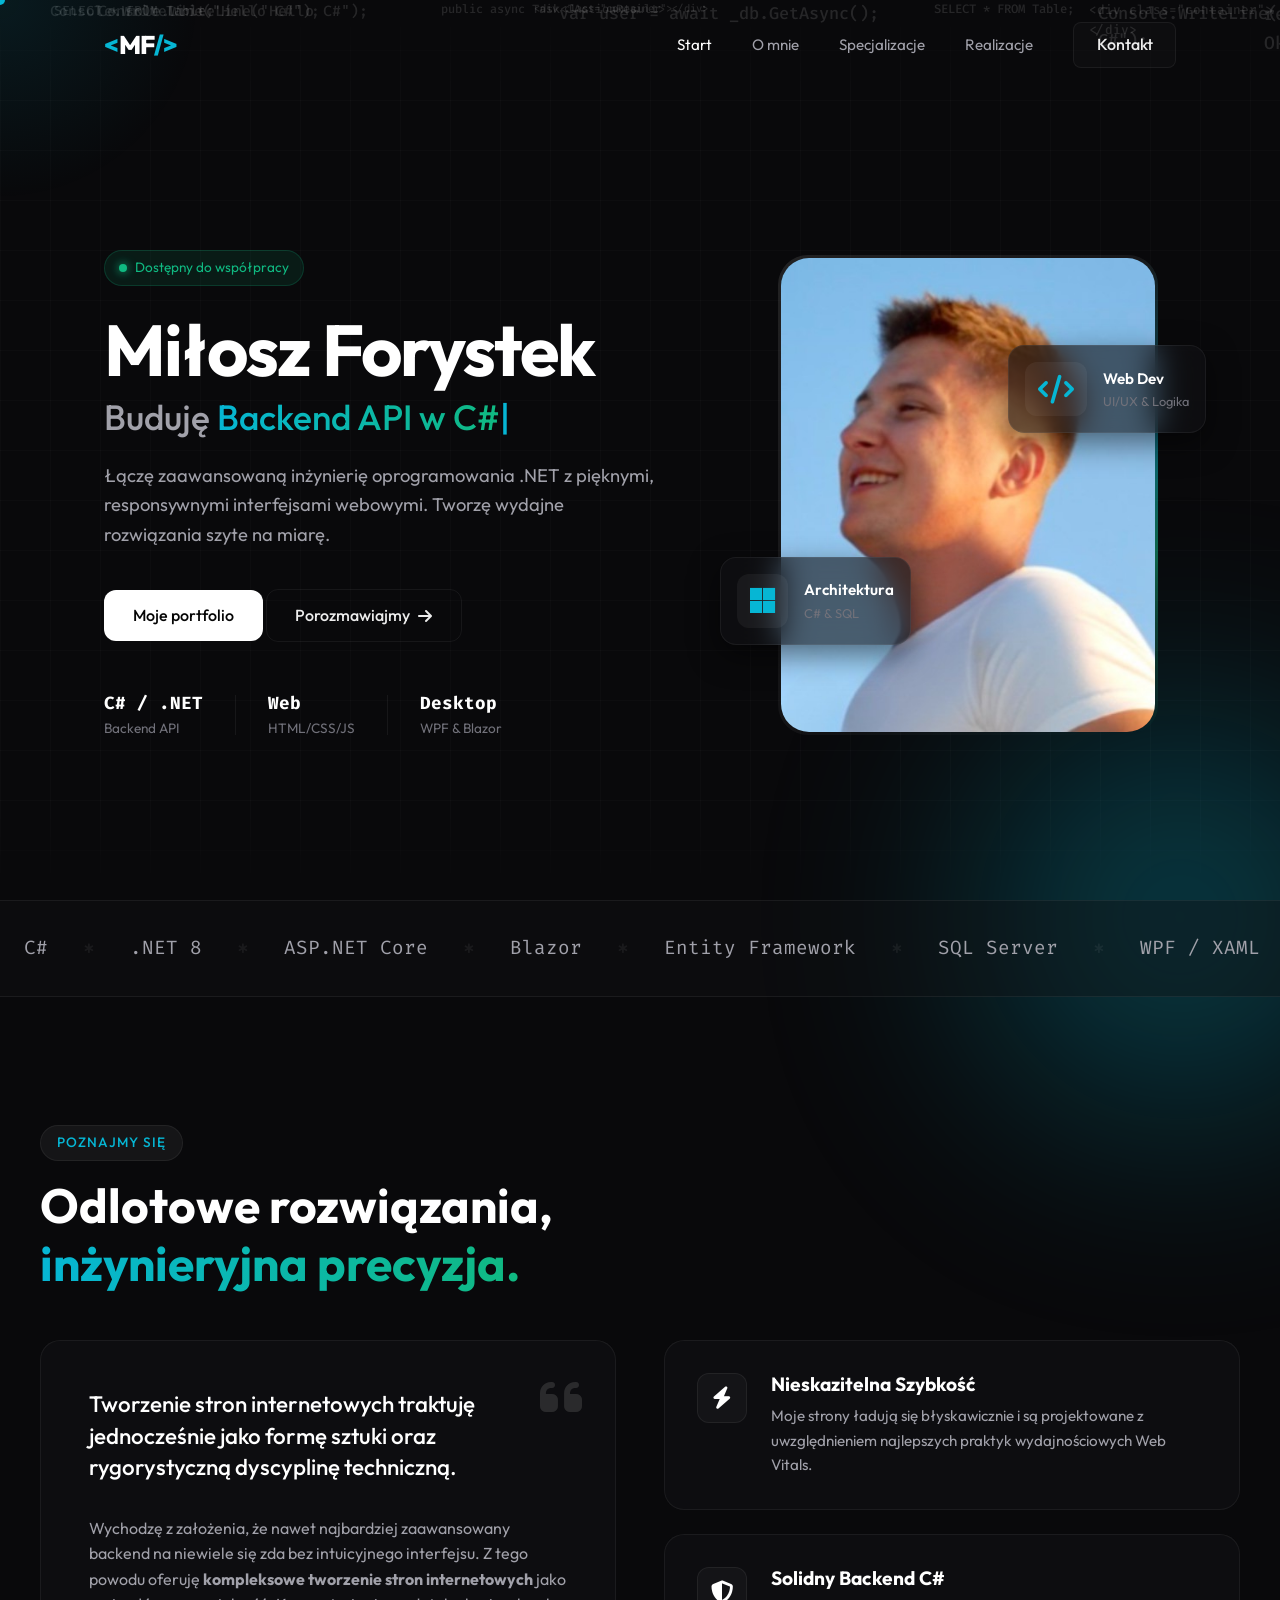
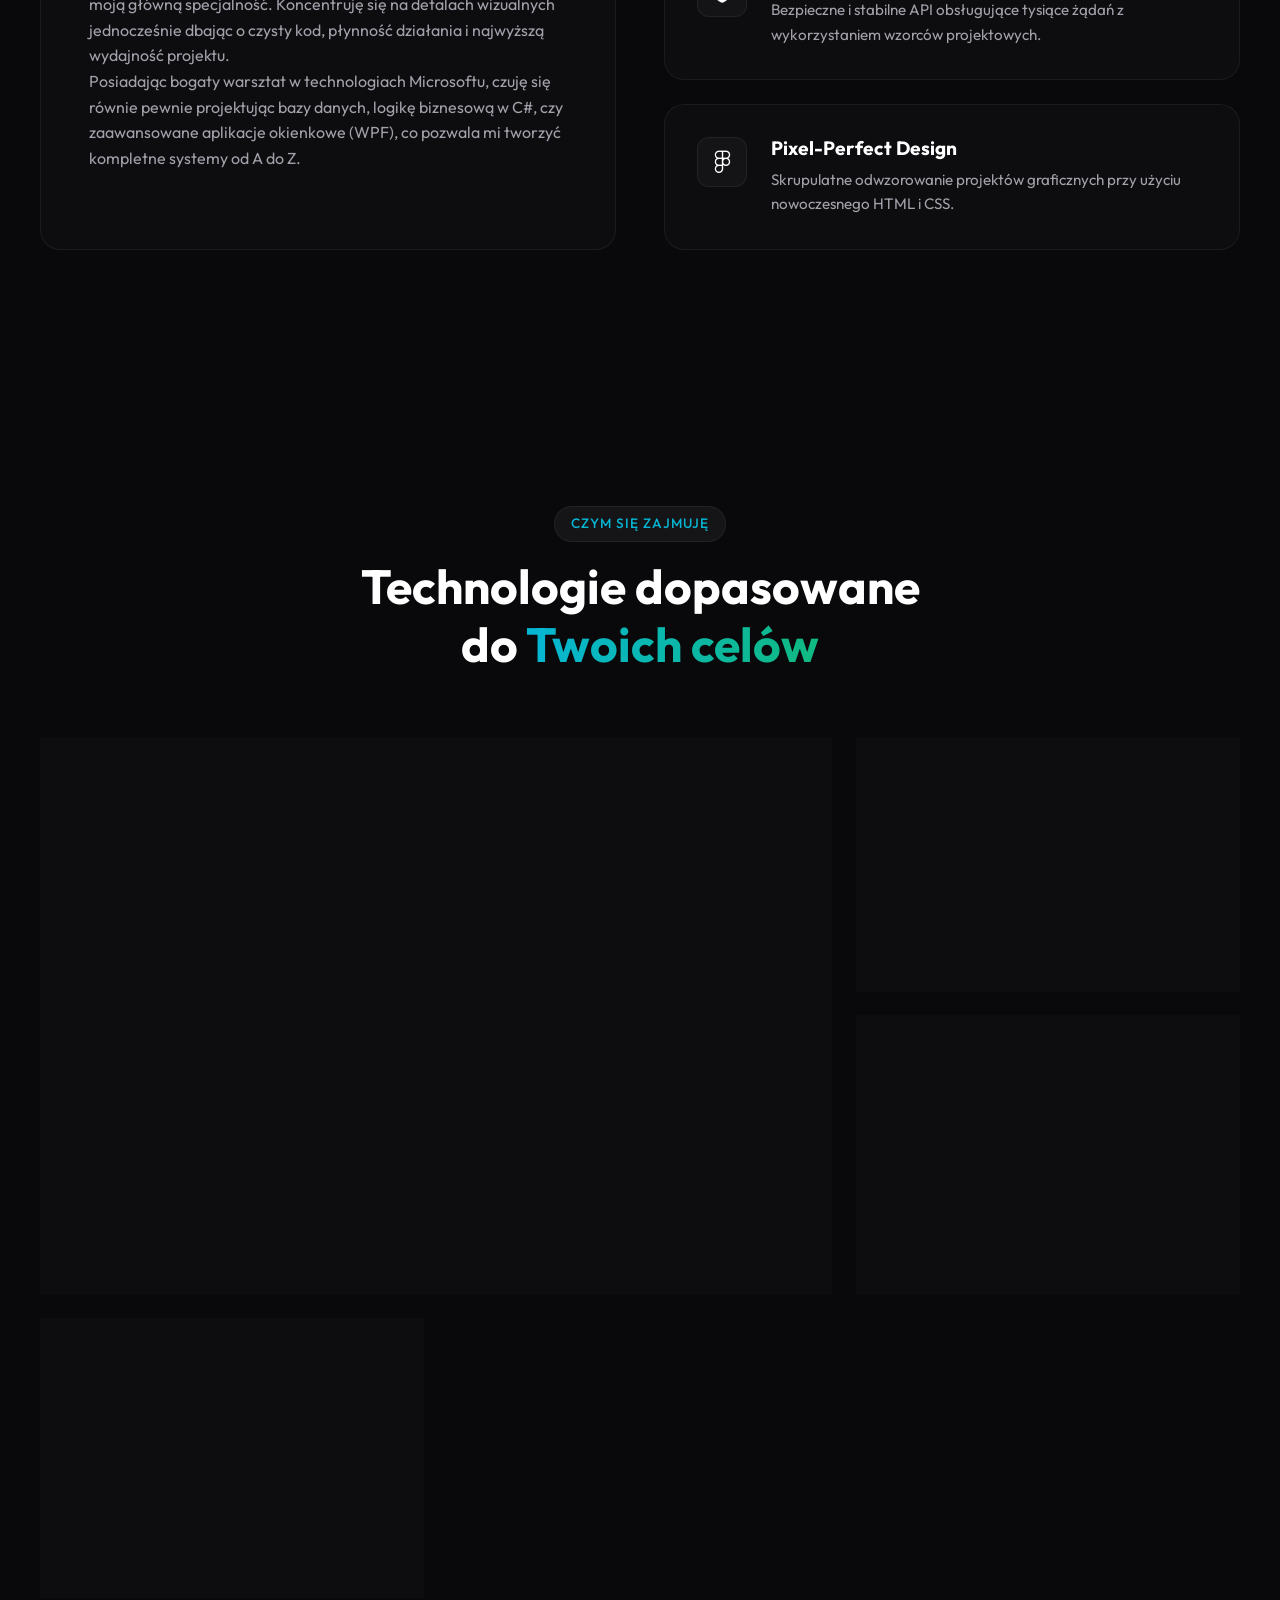
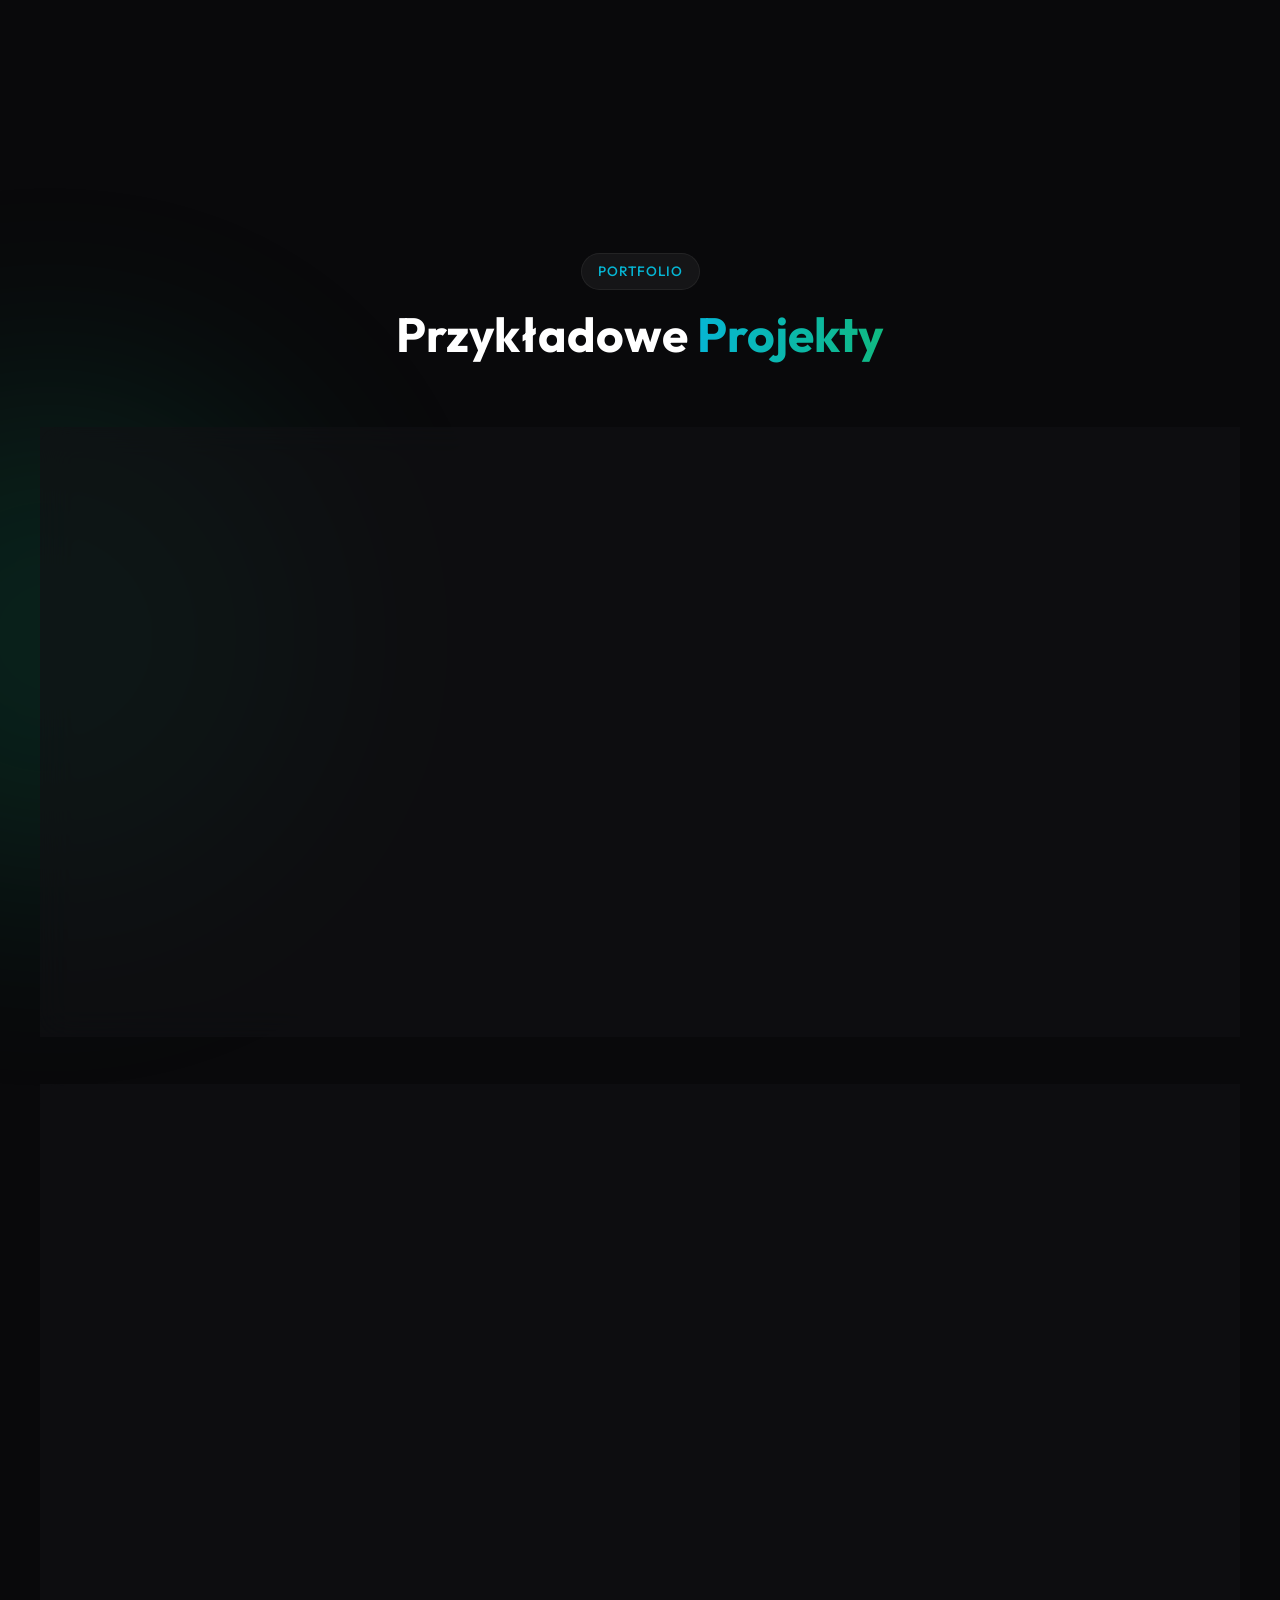
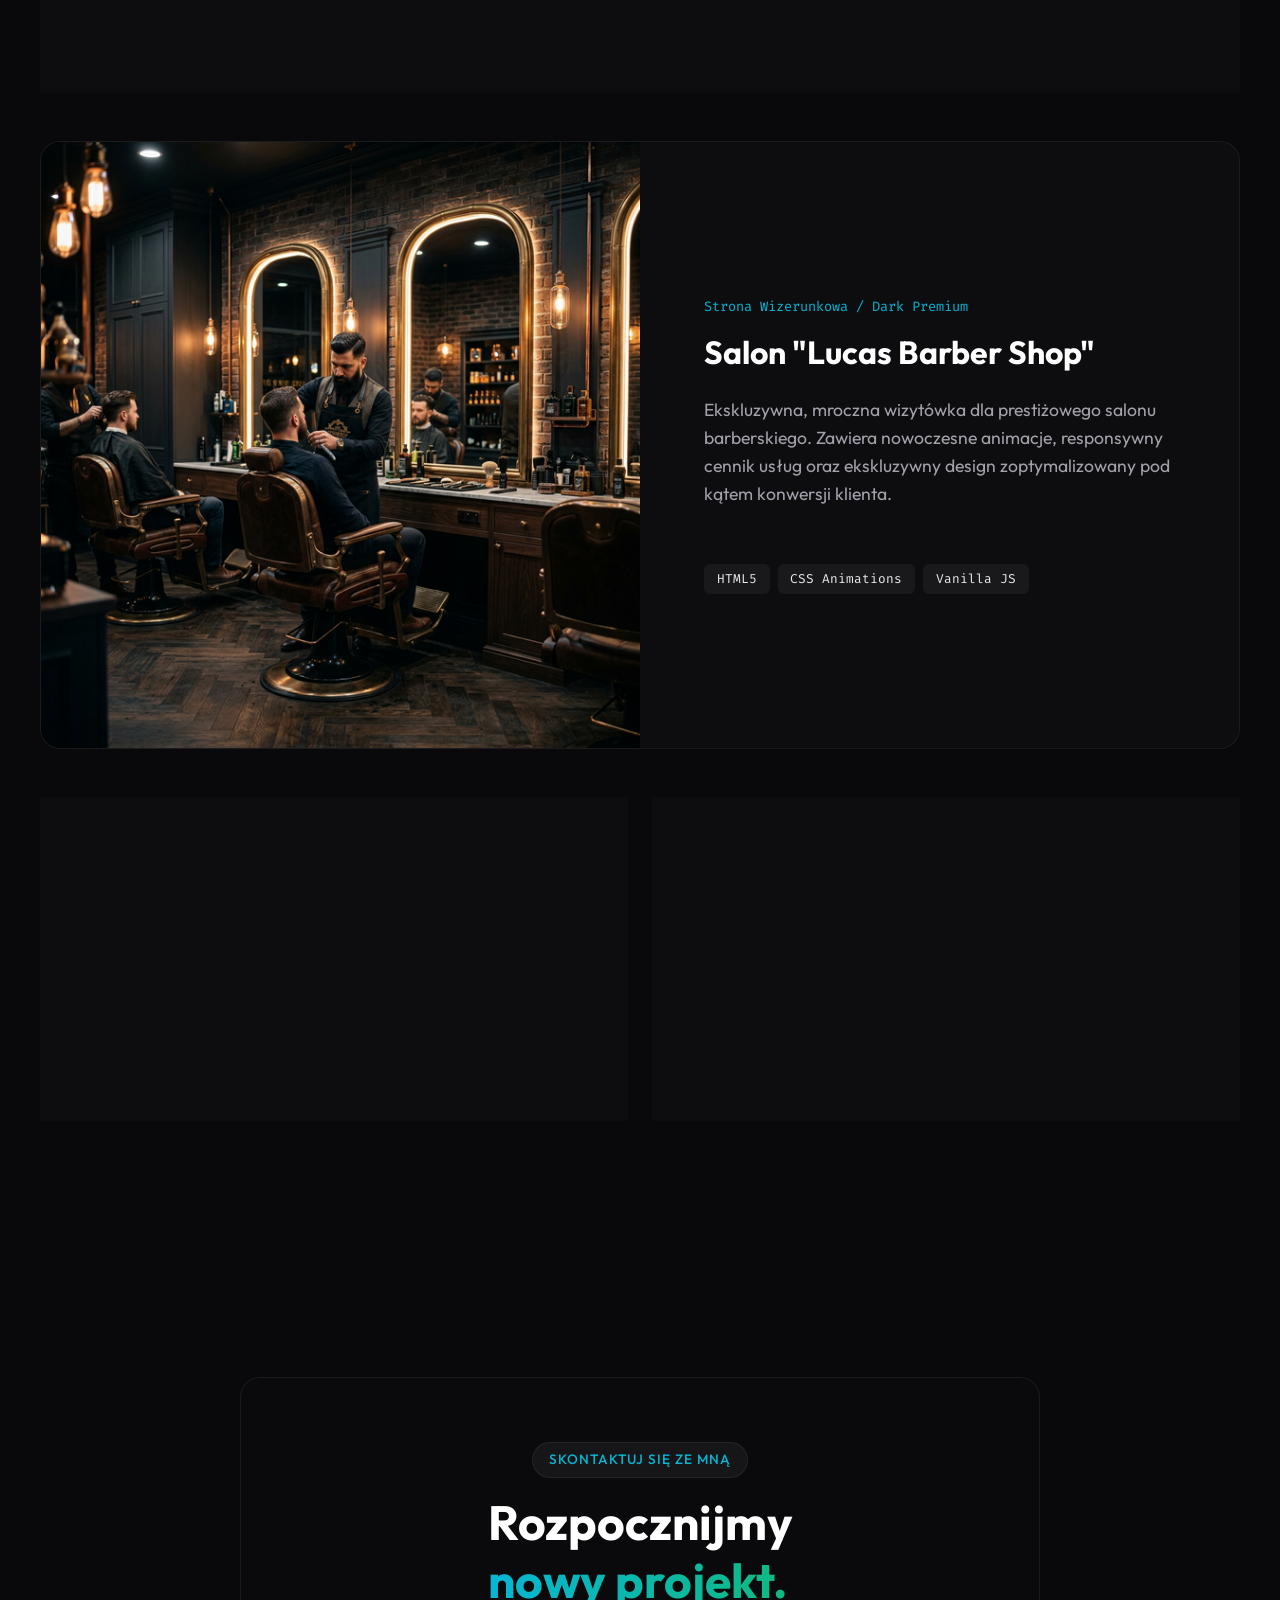
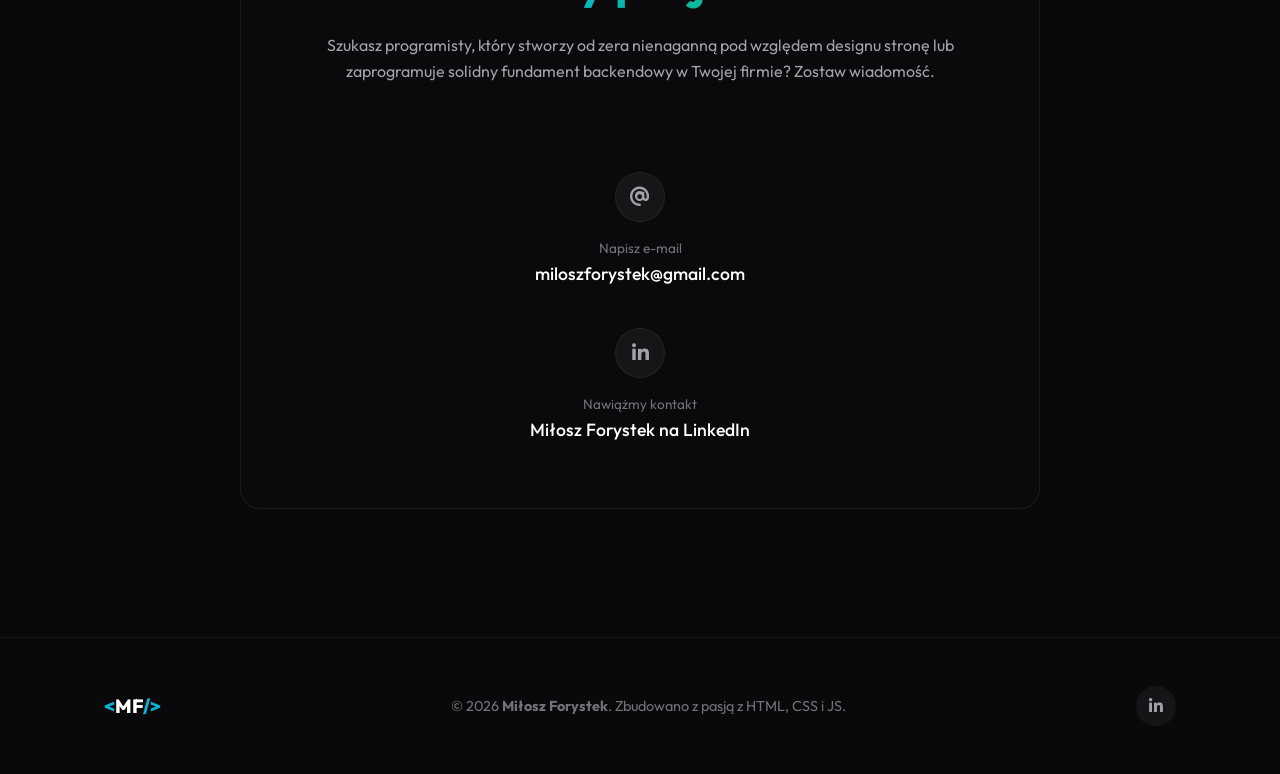
==== index.html @ 16ad9aea "Icons" ====
<!DOCTYPE html>
<html lang="pl">

<head>
    <meta charset="UTF-8">
    <meta name="viewport" content="width=device-width, initial-scale=1.0">
    <meta name="description"
        content="Miłosz Forystek - Profesjonalny Web Developer. Rozwiązania Backend API C#, aplikacje Blazor, systemy WPF oraz nowoczesne strony WWW.">
    <meta name="keywords"
        content="Miłosz Forystek, Web Developer, C#, .NET, Backend, API, Blazor, Razor Pages, WPF, Tworzenie stron internetowych, portfolio">
    <meta name="author" content="Miłosz Forystek">
    <title>Miłosz Forystek | Web Developer & Architekt C#</title>

    <!-- Google Fonts: Core Sans + Code -->
    <link rel="preconnect" href="https://fonts.googleapis.com">
    <link rel="preconnect" href="https://fonts.gstatic.com" crossorigin>
    <link
        href="https://fonts.googleapis.com/css2?family=Fira+Code:wght@400;500;700&family=Outfit:wght@300;400;500;700;800&display=swap"
        rel="stylesheet">

    <!-- FontAwesome icons -->
    <link rel="stylesheet" href="https://cdnjs.cloudflare.com/ajax/libs/font-awesome/6.4.0/css/all.min.css">

    <!-- Custom Styles -->
    <link rel="icon" type="image/png" href="assets/favicon.png">
    <link rel="stylesheet" href="style.css?v=2">
</head>

<body>
    <!-- Premium Scroll Progress Bar -->
    <div id="scroll-progress"></div>

    <!-- Advanced Additions: Custom Cursor & Gradient Glow Follower -->
    <div id="cursor-glow"></div>
    <div id="custom-cursor"></div>

    <!-- Premium Background Effects -->
    <div class="bg-grid"></div>
    <div id="particles-container"></div>

    <div class="ambient-light light-1"></div>
    <div class="ambient-light light-2"></div>

    <!-- Navigation -->
    <nav class="navbar" id="navbar">
        <div class="nav-content container">
            <a href="#home" class="logo">
                <span class="bracket">&lt;</span>MF<span class="bracket">/&gt;</span>
            </a>
            <ul class="nav-links">
                <li><a href="#home">Start</a></li>
                <li><a href="#about">O mnie</a></li>
                <li><a href="#services">Specjalizacje</a></li>
                <li><a href="#projects">Realizacje</a></li>
                <li><a href="#contact" class="btn-nav">Kontakt</a></li>
            </ul>
            <div class="mobile-menu-btn">
                <i class="fa-solid fa-bars"></i>
            </div>
        </div>
    </nav>

    <main>
        <!-- Hero Section -->
        <section id="home" class="hero container">
            <div class="hero-content">
                <div class="hero-text reveal-up">
                    <div class="availability-badge">
                        <span class="pulse-dot"></span>Dostępny do współpracy
                    </div>

                    <h1 class="name" data-text="Miłosz Forystek">Miłosz Forystek</h1>

                    <!-- Typing Effect Addition -->
                    <div class="typing-container">
                        <span class="static-text">Buduję </span>
                        <span id="typing-text" class="accent-gradient"></span><span class="cursor">|</span>
                    </div>

                    <p class="bio-short">
                        Łączę zaawansowaną inżynierię oprogramowania .NET z pięknymi, responsywnymi interfejsami
                        webowymi. Tworzę wydajne rozwiązania szyte na miarę.
                    </p>

                    <div class="hero-actions">
                        <a href="#projects" class="btn-primary">Moje portfolio</a>
                        <a href="#contact" class="btn-secondary">Porozmawiajmy <i
                                class="fa-solid fa-arrow-right"></i></a>
                    </div>

                    <div class="hero-stats">
                        <div class="stat-small">
                            <span class="num">C# / .NET</span>
                            <span class="lbl">Backend API</span>
                        </div>
                        <div class="stat-divider"></div>
                        <div class="stat-small">
                            <span class="num">Web</span>
                            <span class="lbl">HTML/CSS/JS</span>
                        </div>
                        <div class="stat-divider"></div>
                        <div class="stat-small">
                            <span class="num">Desktop</span>
                            <span class="lbl">WPF & Blazor</span>
                        </div>
                    </div>
                </div>

                <div class="hero-visual reveal-up" style="transition-delay: 0.2s;">
                    <!-- Animated Profile Frame Addition -->
                    <div class="profile-frame">
                        <div class="rotating-border"></div>
                        <div class="profile-inner">
                            <img src="profile.jpg" alt="Miłosz Forystek" class="profile-img">
                        </div>
                    </div>

                    <!-- Decorative floating widgets -->
                    <div class="float-widget widget-left glass-panel">
                        <i class="fa-brands fa-microsoft text-accent"></i>
                        <div class="widget-details">
                            <span class="w-title">Architektura</span>
                            <span class="w-sub">C# & SQL</span>
                        </div>
                    </div>

                    <div class="float-widget widget-right glass-panel">
                        <i class="fa-solid fa-code text-accent"></i>
                        <div class="widget-details">
                            <span class="w-title">Web Dev</span>
                            <span class="w-sub">UI/UX & Logika</span>
                        </div>
                    </div>
                </div>
            </div>
        </section>

        <!-- Tech Stack Marquee Addition -->
        <div class="tech-marquee-wrapper section-padding">
            <div class="tech-marquee">
                <div class="marquee-content">
                    <!-- Tech Items Group 1 -->
                    <span>C#</span> <i class="fa-solid fa-star-of-life separator"></i>
                    <span>.NET 8</span> <i class="fa-solid fa-star-of-life separator"></i>
                    <span>ASP.NET Core</span> <i class="fa-solid fa-star-of-life separator"></i>
                    <span>Blazor</span> <i class="fa-solid fa-star-of-life separator"></i>
                    <span>Entity Framework</span> <i class="fa-solid fa-star-of-life separator"></i>
                    <span>SQL Server</span> <i class="fa-solid fa-star-of-life separator"></i>
                    <span>WPF / XAML</span> <i class="fa-solid fa-star-of-life separator"></i>
                    <span>HTML5</span> <i class="fa-solid fa-star-of-life separator"></i>
                    <span>CSS3</span> <i class="fa-solid fa-star-of-life separator"></i>
                    <span>JavaScript</span> <i class="fa-solid fa-star-of-life separator"></i>
                    <!-- Repeat for seamless loop -->
                    <span>C#</span> <i class="fa-solid fa-star-of-life separator"></i>
                    <span>.NET 8</span> <i class="fa-solid fa-star-of-life separator"></i>
                    <span>ASP.NET Core</span> <i class="fa-solid fa-star-of-life separator"></i>
                    <span>Blazor</span> <i class="fa-solid fa-star-of-life separator"></i>
                    <span>Entity Framework</span> <i class="fa-solid fa-star-of-life separator"></i>
                    <span>SQL Server</span> <i class="fa-solid fa-star-of-life separator"></i>
                    <span>WPF / XAML</span> <i class="fa-solid fa-star-of-life separator"></i>
                    <span>HTML5</span> <i class="fa-solid fa-star-of-life separator"></i>
                    <span>CSS3</span> <i class="fa-solid fa-star-of-life separator"></i>
                    <span>JavaScript</span> <i class="fa-solid fa-star-of-life separator"></i>
                </div>
            </div>
        </div>

        <!-- About Section -->
        <section id="about" class="about container section-padding">
            <div class="section-badge reveal-up">Poznajmy się</div>
            <h2 class="section-title reveal-up">Odlotowe rozwiązania, <br><span class="accent-gradient">inżynieryjna
                    precyzja.</span></h2>

            <div class="about-grid">
                <div class="about-text glass-panel reveal-up" style="transition-delay: 0.1s;">
                    <i class="fa-solid fa-quote-left quote-icon"></i>
                    <p class="lead-text">Tworzenie stron internetowych traktuję jednocześnie jako formę sztuki oraz
                        rygorystyczną dyscyplinę techniczną.</p>
                    <p>Wychodzę z założenia, że nawet najbardziej zaawansowany backend na niewiele się zda bez
                        intuicyjnego interfejsu. Z tego powodu oferuję <strong>kompleksowe tworzenie stron
                            internetowych</strong> jako moją główną specjalność. Koncentruję się na detalach wizualnych
                        jednocześnie dbając o czysty kod, płynność działania i najwyższą wydajność projektu.</p>
                    <p>Posiadając bogaty warsztat w technologiach Microsoftu, czuję się równie pewnie projektując bazy
                        danych, logikę biznesową w C#, czy zaawansowane aplikacje okienkowe (WPF), co pozwala mi tworzyć
                        kompletne systemy od A do Z.</p>
                </div>

                <div class="expertise-container reveal-up" style="transition-delay: 0.2s;">
                    <div class="expertise-item glass-panel hover-tilt">
                        <div class="icon-box"><i class="fa-solid fa-bolt"></i></div>
                        <div>
                            <h3>Nieskazitelna Szybkość</h3>
                            <p>Moje strony ładują się błyskawicznie i są projektowane z uwzględnieniem najlepszych
                                praktyk wydajnościowych Web Vitals.</p>
                        </div>
                    </div>
                    <div class="expertise-item glass-panel hover-tilt">
                        <div class="icon-box"><i class="fa-solid fa-shield-halved"></i></div>
                        <div>
                            <h3>Solidny Backend C#</h3>
                            <p>Bezpieczne i stabilne API obsługujące tysiące żądań z wykorzystaniem wzorców
                                projektowych.</p>
                        </div>
                    </div>
                    <div class="expertise-item glass-panel hover-tilt">
                        <div class="icon-box"><i class="fa-brands fa-figma"></i></div>
                        <div>
                            <h3>Pixel-Perfect Design</h3>
                            <p>Skrupulatne odwzorowanie projektów graficznych przy użyciu nowoczesnego HTML i CSS.</p>
                        </div>
                    </div>
                </div>
            </div>
        </section>

        <!-- Services Section -->
        <section id="services" class="services container section-padding">
            <div class="text-center reveal-up">
                <div class="section-badge">Czym się zajmuję</div>
                <h2 class="section-title">Technologie dopasowane <br>do <span class="accent-gradient">Twoich
                        celów</span></h2>
            </div>

            <div class="bento-grid">
                <!-- Main Feature Box -->
                <div class="bento-box bento-large glass-panel hover-glow reveal-up">
                    <div class="box-content">
                        <div class="icon-box large-icon"><i class="fa-solid fa-globe"></i></div>
                        <h3>Tworzenie Stron Webowych</h3>
                        <p>Kluczowa gałąź moich usług. Projektuję i programuję nowoczesne, interaktywne witryny
                            wizerunkowe, portale oraz platformy, które przyciągają uwagę swoim designem (takim jak ten)
                            i nienaganną płynnością.</p>
                        <div class="tech-tags mt-auto">
                            <span>HTML5</span><span>CSS3</span><span>JavaScript</span><span>Backend
                                Integrations</span>
                        </div>
                    </div>
                    <!-- Decorative element inside the main box -->
                    <div class="bento-decoration">
                        <div class="mockup-browser">
                            <div class="browser-header"><i></i><i></i><i></i></div>
                            <div class="browser-body">
                                <div class="mockbox mx-w-1"></div>
                                <div class="mockbox mx-w-2"></div>
                            </div>
                        </div>
                    </div>
                </div>

                <!-- Smaller Boxes -->
                <div class="bento-box glass-panel hover-glow reveal-up" style="transition-delay: 0.1s;">
                    <div class="icon-box"><i class="fa-solid fa-server"></i></div>
                    <h3>Backend API C#</h3>
                    <p>Odporne mikroserwisy i monolityczne środowiska w ASP.NET Core z podziałem na role, JWT i czystą
                        architekturą.</p>
                </div>

                <div class="bento-box glass-panel hover-glow reveal-up" style="transition-delay: 0.2s;">
                    <div class="icon-box"><i class="fa-brands fa-microsoft"></i></div>
                    <h3>Blazor / Razor</h3>
                    <p>Zaawansowane aplikacje Web zagnieżdżające logikę C# bezpośrednio w przeglądarce klienta (WASM)
                        lub po stronie serwera.</p>
                </div>

                <div class="bento-box glass-panel hover-glow reveal-up" style="transition-delay: 0.3s;">
                    <div class="icon-box"><i class="fa-solid fa-desktop"></i></div>
                    <h3>Programy WPF</h3>
                    <p>Wydajne i kompleksowe aplikacje natywne dla systemów Windows z rozbudowanymi interfejsami w
                        języku XAML.</p>
                </div>
            </div>
        </section>

        <!-- Projects Section -->
        <section id="projects" class="projects container section-padding">
            <div class="text-center reveal-up">
                <div class="section-badge">Portfolio</div>
                <h2 class="section-title">Przykładowe <span class="accent-gradient">Projekty</span></h2>
            </div>

            <div class="projects-showcase">
                <!-- Highlighted Project 1 -->
                <div class="project-featured glass-panel reveal-up">
                    <div class="p-featured-image hover-tilt">
                        <img src="KwiatyUBasi/assets/images/hero_banner.png" alt="Kwiaty U Basi"
                            onerror="this.src='https://images.unsplash.com/photo-1596526131083-e8c638c9c6c7?q=80&w=800&h=500&auto=format&fit=crop';">

                        <div class="p-overlay">
                            <a href="KwiatyUBasi/index.html" class="p-btn" target="_blank">
                                <i class="fa-solid fa-arrow-up-right-from-square"></i> Otwórz projekt
                            </a>
                        </div>
                    </div>
                    <div class="p-featured-info">
                        <div class="p-category">Strona Wizerunkowa / Frontend</div>
                        <h3>Kwiaciarnia "Kwiaty U Basi"</h3>
                        <p>Responsywna, elegancka wizytówka sieci kwiaciarni z wdrożonym systemem generowania
                            opadających płatków w locie. Całość zoptymalizowana pod bardzo szybkie ładowanie.</p>
                        <div class="tech-tags">
                            <span>Vanilla JS</span><span>CSS Animations</span><span>HTML5 Semantics</span>
                        </div>
                    </div>
                </div>

                <!-- Highlighted Project 2 -->
                <div class="project-featured glass-panel reveal-up">
                    <div class="p-featured-image hover-tilt">
                        <img src="PerfumeOfHaven/assets/images/hero.png" alt="PerfumeOfHaven E-commerce"
                            onerror="this.src='https://images.unsplash.com/photo-1590736704728-f4730bb30770?q=80&w=800&h=500&auto=format&fit=crop';">

                        <div class="p-overlay">
                            <a href="PerfumeOfHaven/index.html" class="p-btn" target="_blank">
                                <i class="fa-solid fa-arrow-up-right-from-square"></i> Otwórz projekt
                            </a>
                        </div>
                    </div>
                    <div class="p-featured-info">
                        <div class="p-category">E-commerce / Luksusowy Design</div>
                        <h3>Perfumeria "PerfumeOfHaven"</h3>
                        <p>Zjawiskowa witryna dla nowoczesnej rozwijającej się perfumerii oparta na trendach Quiet
                            Luxury. Zaimplementowano skomplikowane animacje paraksjalne, wyliczane modale produktowe
                            oraz nieustanny marquee baner.</p>
                        <div class="tech-tags">
                            <span>Flex/Grid</span><span>Dynamic UI Modals</span><span>Intersection Observer</span>
                        </div>
                    </div>
                </div>

                <!-- Highlighted Project 3 -->
                <div class="project-featured glass-panel reveal-up">
                    <div class="p-featured-image hover-tilt">
                        <img src="LucasBarberShop/assets/barber_hero_bg_1772666305009.png" alt="Lucas Barber Shop"
                            onerror="this.src='https://images.unsplash.com/photo-1596526131083-e8c638c9c6c7?q=80&w=800&h=500&auto=format&fit=crop';">

                        <div class="p-overlay">
                            <a href="LucasBarberShop/index.html" class="p-btn" target="_blank">
                                <i class="fa-solid fa-arrow-up-right-from-square"></i> Otwórz projekt
                            </a>
                        </div>
                    </div>
                    <div class="p-featured-info">
                        <div class="p-category">Strona Wizerunkowa / Dark Premium</div>
                        <h3>Salon "Lucas Barber Shop"</h3>
                        <p>Ekskluzywna, mroczna wizytówka dla prestiżowego salonu barberskiego. Zawiera nowoczesne
                            animacje, responsywny cennik usług oraz ekskluzywny design zoptymalizowany pod kątem
                            konwersji klienta.</p>
                        <div class="tech-tags">
                            <span>HTML5</span><span>CSS Animations</span><span>Vanilla JS</span>
                        </div>
                    </div>
                </div>

                <!-- Grid Projects -->
                <div class="project-grid-2">
                    <div class="project-standard glass-panel hover-glow reveal-up" style="transition-delay: 0.1s;">
                        <div class="p-header">
                            <i class="fa-regular fa-folder-open folder-icon"></i>
                        </div>
                        <h3>Architektura API</h3>
                        <p>Rozbudowany system do fakturowania i zarządzania stanem magazynowym z architekturą opartą na
                            komendach (CQRS). Autoryzacja i logowanie zdarzeń audytowych.</p>
                        <div class="tech-tags mt-auto pb-0">
                            <span>ASP.NET Core</span><span>MediatR</span><span>SQL</span>
                        </div>
                    </div>

                    <div class="project-standard glass-panel hover-glow reveal-up" style="transition-delay: 0.2s;">
                        <div class="p-header">
                            <i class="fa-regular fa-folder-open folder-icon"></i>
                        </div>
                        <h3>Pulpit Przemysłowy WPF</h3>
                        <p>Rozwiązanie okienkowe przeznaczone do monitorowania czujników w fabryce. Płynne, odświeżane
                            na żywo wykresy i komunikacja po gniazdach (Sockets).</p>
                        <div class="tech-tags mt-auto pb-0">
                            <span>WPF</span><span>XAML</span><span>.NET 8</span>
                        </div>
                    </div>
                </div>
            </div>
        </section>

        <!-- Contact Section -->
        <section id="contact" class="contact container section-padding">
            <div class="contact-card glass-panel reveal-up">

                <div class="c-info">
                    <div class="section-badge mb-1">Skontaktuj się ze mną</div>
                    <h2 class="section-title text-start mb-2">Rozpocznijmy <br><span class="accent-gradient">nowy
                            projekt.</span></h2>
                    <p class="mb-3">Szukasz programisty, który stworzy od zera nienaganną pod względem designu stronę
                        lub zaprogramuje solidny fundament backendowy w Twojej firmie? Zostaw wiadomość.</p>

                    <ul class="c-methods">
                        <li>
                            <div class="c-icon"><i class="fa-solid fa-at"></i></div>
                            <div class="c-text">
                                <span class="c-label">Napisz e-mail</span>
                                <a href="mailto:miloszforystek@gmail.com">miloszforystek@gmail.com</a>
                            </div>
                        </li>

                        <li>
                            <div class="c-icon"><i class="fa-brands fa-linkedin-in"></i></div>
                            <div class="c-text">
                                <span class="c-label">Nawiążmy kontakt</span>
                                <a href="https://www.linkedin.com/in/mi%C5%82osz-forystek-0b20862b1/" target="_blank"
                                    rel="noopener noreferrer">Miłosz Forystek na LinkedIn</a>
                            </div>
                        </li>
                    </ul>
                </div>
        </section>
    </main>

    <footer class="footer">
        <div class="container footer-flex">
            <div class="f-logo">
                <span class="bracket">&lt;</span>MF<span class="bracket">/&gt;</span>
            </div>
            <div class="f-copyright">
                <p>&copy; 2026 <strong>Miłosz Forystek</strong>. Zbudowano z pasją z HTML, CSS i JS.</p>
            </div>
            <div class="f-socials">
                <a href="https://www.linkedin.com/in/miłosz-forystek-0b20862b1/" class="social-link"><i
                        class="fa-brands fa-linkedin-in"></i></a>
            </div>
        </div>
    </footer>

    <!-- Interactive Scripts -->
    <script src="script.js"></script>
</body>


</html>
---- style.css ----
:root {
    /* Premium Deep Dark Theme Colors */
    --bg-darker: #050505;
    /* Pure deep background */
    --bg-main: #09090b;
    /* Zinc 950 */
    --bg-surface: #121214;
    --bg-surface-elevated: #18181b;

    /* Elegant Accents (Cyan/Emerald Mix) */
    --accent-main: #06b6d4;
    /* Vibrant Cyan */
    --accent-alt: #10b981;
    /* Emerald */
    --accent-glow: rgba(6, 182, 212, 0.4);

    --text-pure: #ffffff;
    --text-primary: #ededed;
    --text-secondary: #a1a1aa;
    /* Zinc 400 */
    --text-muted: #71717a;

    --border-light: rgba(255, 255, 255, 0.06);
    --border-hover: rgba(255, 255, 255, 0.12);

    /* Typography */
    --font-ui: 'Outfit', system-ui, sans-serif;
    --font-code: 'Fira Code', monospace;

    /* Layout */
    --max-width: 1200px;
}

* {
    margin: 0;
    padding: 0;
    box-sizing: border-box;
    cursor: none;
    /* Hide default cursor to use custom */
}

html {
    scroll-behavior: smooth;
    scroll-padding-top: 100px;
    overflow-x: hidden;
    width: 100%;
}

body {
    font-family: var(--font-ui);
    background-color: var(--bg-main);
    color: var(--text-secondary);
    line-height: 1.6;
    overflow-x: hidden;
    position: relative;
    -webkit-font-smoothing: antialiased;
    width: 100%;
}

/* ==================================================
   Custom Scrollbar
================================================== */
::-webkit-scrollbar {
    width: 8px;
}

::-webkit-scrollbar-track {
    background: var(--bg-main);
}

::-webkit-scrollbar-thumb {
    background: var(--border-hover);
    border-radius: 4px;
}

::-webkit-scrollbar-thumb:hover {
    background: var(--accent-main);
}

::selection {
    background: var(--accent-glow);
    color: var(--text-pure);
}

/* ==================================================
   Custom Additions: Cursor & Background
================================================== */
#custom-cursor {
    position: fixed;
    top: 0;
    left: 0;
    width: 10px;
    height: 10px;
    background: var(--accent-main);
    border-radius: 50%;
    transform: translate(-50%, -50%);
    pointer-events: none;
    z-index: 9999;
    transition: width 0.2s, height 0.2s, background-color 0.2s;
}

#custom-cursor.link-hover {
    width: 30px;
    height: 30px;
    background: transparent;
    border: 2px solid var(--accent-main);
}

#cursor-glow {
    position: fixed;
    top: 0;
    left: 0;
    width: 400px;
    height: 400px;
    background: radial-gradient(circle closest-side, rgba(6, 182, 212, 0.1), transparent);
    transform: translate(-50%, -50%);
    pointer-events: none;
    z-index: 1;
    /* Sits behind content */
}

#scroll-progress {
    position: fixed;
    top: 0;
    left: 0;
    width: 0%;
    height: 4px;
    background: linear-gradient(90deg, var(--accent-main), var(--accent-alt));
    z-index: 10000;
    transition: width 0.1s;
    box-shadow: 0 0 10px var(--accent-main);
}

.bg-grid {
    position: fixed;
    top: 0;
    left: 0;
    right: 0;
    bottom: 0;
    background-size: 50px 50px;
    background-image:
        linear-gradient(to right, rgba(255, 255, 255, 0.02) 1px, transparent 1px),
        linear-gradient(to bottom, rgba(255, 255, 255, 0.02) 1px, transparent 1px);
    z-index: -2;
    mask-image: linear-gradient(to bottom, transparent, black 10%, black 90%, transparent);
    -webkit-mask-image: linear-gradient(to bottom, transparent, black 10%, black 90%, transparent);
}

.ambient-light {
    position: absolute;
    border-radius: 50%;
    filter: blur(120px);
    z-index: -1;
    opacity: 0.3;
}

.light-1 {
    width: 400px;
    height: 400px;
    background: var(--accent-main);
    top: 10%;
    right: -100px;
}

.light-2 {
    width: 500px;
    height: 500px;
    background: var(--accent-alt);
    top: 50%;
    left: -200px;
    opacity: 0.15;
}

#particles-container {
    position: absolute;
    top: 0;
    left: 0;
    width: 100%;
    height: 100vh;
    overflow: hidden;
    pointer-events: none;
    z-index: 0;
}

.code-symbol {
    position: absolute;
    color: rgba(255, 255, 255, 0.12);
    /* Increased from 0.04 for better visibility */
    font-family: var(--font-code);
    font-size: 1.1rem;
    font-weight: 500;
    animation: floatUp linear infinite;
}

@keyframes floatUp {
    0% {
        transform: translateY(110vh) rotate(0deg);
        opacity: 0;
    }

    10% {
        opacity: 1;
    }

    90% {
        opacity: 1;
    }

    100% {
        transform: translateY(-10vh) rotate(360deg);
        opacity: 0;
    }
}

/* ==================================================
   Typography & Utils
================================================== */
h1,
h2,
h3,
h4 {
    font-weight: 700;
    line-height: 1.2;
    color: var(--text-pure);
}

a {
    text-decoration: none;
    color: var(--text-primary);
    transition: color 0.3s ease;
}

.text-accent {
    color: var(--accent-main) !important;
}

.accent-gradient {
    background: linear-gradient(90deg, var(--accent-main), var(--accent-alt));
    -webkit-background-clip: text;
    background-clip: text;
    color: transparent;
}

.container {
    max-width: var(--max-width);
    margin: 0 auto;
    padding: 0 5%;
}

.section-padding {
    padding: 8rem 0;
}

.text-center {
    text-align: center;
    margin-bottom: 4rem;
}

.text-start {
    text-align: left;
}

.mb-1 {
    margin-bottom: 0.5rem;
}

.mb-2 {
    margin-bottom: 1.5rem;
}

.mb-3 {
    margin-bottom: 2.5rem;
}

.mt-auto {
    margin-top: auto;
}

.pb-0 {
    padding-bottom: 0;
}

.section-badge {
    display: inline-block;
    padding: 0.4rem 1rem;
    background: rgba(255, 255, 255, 0.05);
    border: 1px solid var(--border-light);
    border-radius: 30px;
    font-size: 0.85rem;
    font-weight: 500;
    color: var(--accent-main);
    letter-spacing: 1px;
    text-transform: uppercase;
    margin-bottom: 1rem;
}

.section-title {
    font-size: 3rem;
}

/* ==================================================
   Glass UI & Buttons
================================================== */
.glass-panel {
    background: rgba(18, 18, 20, 0.6);
    backdrop-filter: blur(16px);
    -webkit-backdrop-filter: blur(16px);
    border: 1px solid var(--border-light);
    border-radius: 20px;
}

.hover-glow {
    transition: all 0.4s cubic-bezier(0.175, 0.885, 0.32, 1.275);
}

.hover-glow:hover {
    transform: translateY(-8px);
    border-color: var(--border-hover);
    box-shadow: 0 20px 40px rgba(0, 0, 0, 0.4), inset 0 1px 0 rgba(255, 255, 255, 0.1);
    background: rgba(24, 24, 27, 0.8);
}

.btn-primary,
.btn-secondary,
.btn-submit,
.btn-nav {
    display: inline-flex;
    align-items: center;
    justify-content: center;
    gap: 0.5rem;
    padding: 0.8rem 1.8rem;
    border-radius: 12px;
    font-weight: 500;
    font-size: 1rem;
    transition: all 0.3s ease;
    border: none;
    cursor: none;
    /* override default to use our custom cursor */
}

.btn-primary {
    background: var(--text-pure);
    color: var(--bg-darker);
}

.btn-primary:hover {
    transform: scale(1.05);
    box-shadow: 0 0 20px rgba(255, 255, 255, 0.2);
}

.btn-secondary {
    background: transparent;
    color: var(--text-primary);
    border: 1px solid var(--border-light);
}

.btn-secondary:hover {
    background: rgba(255, 255, 255, 0.05);
    border-color: var(--text-primary);
}

/* ==================================================
   Navigation
================================================== */
.navbar {
    position: fixed;
    top: 0;
    left: 0;
    width: 100%;
    height: 90px;
    z-index: 100;
    transition: all 0.4s ease;
}

.navbar.scrolled {
    height: 70px;
    background: rgba(5, 5, 5, 0.85);
    backdrop-filter: blur(20px);
    -webkit-backdrop-filter: blur(20px);
    border-bottom: 1px solid var(--border-light);
}

.nav-content {
    display: flex;
    justify-content: space-between;
    align-items: center;
    height: 100%;
}

.logo {
    font-family: var(--font-ui);
    font-size: 1.6rem;
    font-weight: 800;
    color: var(--text-pure);
    letter-spacing: -0.5px;
}

.logo .bracket {
    color: var(--accent-main);
}

.nav-links {
    display: flex;
    list-style: none;
    gap: 2.5rem;
    align-items: center;
}

.nav-links a:not(.btn-nav) {
    font-size: 0.95rem;
    color: var(--text-secondary);
}

.nav-links a:not(.btn-nav):hover,
.nav-links a:not(.btn-nav).active {
    color: var(--text-pure);
}

.btn-nav {
    padding: 0.6rem 1.4rem;
    border: 1px solid var(--border-light);
    border-radius: 8px;
    background: rgba(255, 255, 255, 0.02);
}

.btn-nav:hover {
    background: var(--text-pure);
    color: var(--bg-main);
    border-color: var(--text-pure);
}

.mobile-menu-btn {
    display: none;
    font-size: 1.5rem;
    color: var(--text-primary);
}

/* ==================================================
   Hero Section
================================================== */
.hero {
    min-height: 100vh;
    display: flex;
    align-items: center;
    padding-top: 90px;
}

.hero-content {
    display: flex;
    align-items: center;
    justify-content: space-between;
    gap: 2rem;
    width: 100%;
    z-index: 10;
}

.hero-text {
    flex: 1.2;
}

.availability-badge {
    display: inline-flex;
    align-items: center;
    gap: 8px;
    padding: 6px 14px;
    background: rgba(16, 185, 129, 0.1);
    border: 1px solid rgba(16, 185, 129, 0.2);
    border-radius: 20px;
    font-size: 0.85rem;
    color: var(--accent-alt);
    margin-bottom: 1.5rem;
}

.pulse-dot {
    width: 8px;
    height: 8px;
    background: var(--accent-alt);
    border-radius: 50%;
    box-shadow: 0 0 10px var(--accent-alt);
    animation: pulse-dot 2s infinite;
}

@keyframes pulse-dot {
    0% {
        box-shadow: 0 0 0 0 rgba(16, 185, 129, 0.7);
    }

    70% {
        box-shadow: 0 0 0 10px rgba(16, 185, 129, 0);
    }

    100% {
        box-shadow: 0 0 0 0 rgba(16, 185, 129, 0);
    }
}

.name {
    font-size: 4.5rem;
    letter-spacing: -2px;
    margin-bottom: 0px;
    line-height: 1.1;
    position: relative;
    display: inline-block;
}


.typing-container {
    font-size: 2.2rem;
    font-weight: 500;
    margin-bottom: 1.5rem;
    height: 3rem;
    color: var(--text-secondary);
}

.cursor {
    animation: blink 1s step-end infinite;
    color: var(--accent-main);
}

@keyframes blink {
    50% {
        opacity: 0;
    }
}

.bio-short {
    font-size: 1.15rem;
    max-width: 90%;
    margin-bottom: 2.5rem;
    color: var(--text-secondary);
}

.hero-stats {
    display: flex;
    align-items: center;
    gap: 2rem;
    margin-top: 3rem;
}

.stat-divider {
    width: 1px;
    height: 40px;
    background: var(--border-light);
}

.stat-small {
    display: flex;
    flex-direction: column;
}

.stat-small .num {
    font-family: var(--font-code);
    font-size: 1.1rem;
    color: var(--text-pure);
    font-weight: 700;
}

.stat-small .lbl {
    font-size: 0.85rem;
    color: var(--text-muted);
}

.hero-visual {
    flex: 0.8;
    position: relative;
    height: 500px;
    display: flex;
    justify-content: center;
    align-items: center;
}

/* Profile Photo Rotation Animation */
.profile-frame {
    position: relative;
    width: 380px;
    height: 480px;
    border-radius: 30px;
    padding: 3px;
    background: linear-gradient(135deg, rgba(255, 255, 255, 0.1), rgba(255, 255, 255, 0));
}

.rotating-border {
    position: absolute;
    top: 0;
    left: 0;
    width: 100%;
    height: 100%;
    border-radius: 30px;
    background: conic-gradient(from 0deg, transparent, transparent, var(--accent-main), var(--accent-alt), transparent 40%);
    animation: rotate 4s linear infinite;
    z-index: 0;
    opacity: 0.5;
}

@keyframes rotate {
    100% {
        transform: rotate(360deg);
    }
}

.profile-inner {
    position: relative;
    width: 100%;
    height: 100%;
    background: var(--bg-surface);
    border-radius: 28px;
    overflow: hidden;
    z-index: 1;
}

.profile-img {
    width: 100%;
    height: 100%;
    object-fit: cover;
    object-position: center 20%;
    transform: scaleX(-1);
}

/* Floating Widgets near photo */
.float-widget {
    position: absolute;
    padding: 1rem;
    display: flex;
    align-items: center;
    gap: 1rem;
    border-radius: 16px;
    z-index: 10;
    animation: float 6s ease-in-out infinite;
    box-shadow: 0 10px 30px rgba(0, 0, 0, 0.5);
}

.widget-left {
    bottom: 20%;
    left: -40px;
    animation-delay: 1s;
}

.widget-right {
    top: 20%;
    right: -30px;
}

.float-widget i {
    font-size: 1.8rem;
    background: rgba(255, 255, 255, 0.05);
    padding: 0.8rem;
    border-radius: 12px;
}

.widget-details {
    display: flex;
    flex-direction: column;
}

.w-title {
    font-weight: 600;
    font-size: 0.95rem;
    color: var(--text-pure);
}

.w-sub {
    font-size: 0.8rem;
    color: var(--text-muted);
}

@keyframes float {
    0% {
        transform: translateY(0px);
    }

    50% {
        transform: translateY(-15px);
    }

    100% {
        transform: translateY(0px);
    }
}

/* ==================================================
   Marquee Slider
================================================== */
.tech-marquee-wrapper {
    padding: 2rem 0;
    border-top: 1px solid var(--border-light);
    border-bottom: 1px solid var(--border-light);
    background: rgba(18, 18, 20, 0.4);
    overflow: hidden;
}

.tech-marquee {
    width: 100%;
    white-space: nowrap;
}

.marquee-content {
    display: inline-block;
    animation: scroll 30s linear infinite;
    font-family: var(--font-code);
    font-size: 1.2rem;
    color: var(--text-secondary);
}

@keyframes scroll {
    0% {
        transform: translateX(0);
    }

    100% {
        transform: translateX(-50%);
    }

    /* Scrolls half because content is duplicated */
}

.marquee-content span {
    margin: 0 1.5rem;
    transition: color 0.3s;
}

.marquee-content span:hover {
    color: var(--accent-main);
}

.marquee-content .separator {
    font-size: 0.6rem;
    color: var(--border-light);
    vertical-align: middle;
}

/* ==================================================
   About / Expertise
================================================== */
.about-grid {
    display: grid;
    grid-template-columns: 1fr 1fr;
    gap: 3rem;
    margin-top: 3rem;
}

.about-text {
    padding: 3rem;
    position: relative;
}

.quote-icon {
    font-size: 3rem;
    color: var(--border-hover);
    position: absolute;
    top: 2rem;
    right: 2rem;
}

.lead-text {
    font-size: 1.4rem;
    color: var(--text-pure);
    font-weight: 500;
    line-height: 1.4;
    margin-bottom: 2rem;
}

.expertise-container {
    display: flex;
    flex-direction: column;
    gap: 1.5rem;
}

.expertise-item {
    display: flex;
    align-items: flex-start;
    gap: 1.5rem;
    padding: 2rem;
    transition: transform 0.3s ease;
}

.icon-box {
    min-width: 50px;
    height: 50px;
    background: rgba(255, 255, 255, 0.03);
    border: 1px solid var(--border-light);
    border-radius: 12px;
    display: flex;
    align-items: center;
    justify-content: center;
    font-size: 1.4rem;
    color: var(--text-pure);
}

.expertise-item h3 {
    margin-bottom: 0.5rem;
    font-size: 1.2rem;
}

.expertise-item p {
    margin: 0;
    font-size: 0.95rem;
}

/* ==================================================
   Services / Bento Grid
================================================== */
.bento-grid {
    display: grid;
    grid-template-columns: repeat(3, 1fr);
    grid-template-rows: auto auto;
    gap: 1.5rem;
}

.bento-box {
    padding: 2.5rem;
    display: flex;
    flex-direction: column;
}

.bento-large {
    grid-column: span 2;
    grid-row: span 2;
    position: relative;
    overflow: hidden;
}

.large-icon {
    width: 60px;
    height: 60px;
    font-size: 1.8rem;
    margin-bottom: 1.5rem;
    background: var(--accent-glow);
    color: var(--accent-main);
    border-color: transparent;
}

.bento-box h3 {
    margin-bottom: 1rem;
    font-size: 1.5rem;
}

.tech-tags {
    display: flex;
    flex-wrap: wrap;
    gap: 0.5rem;
    margin-top: 1.5rem;
}

.tech-tags span {
    padding: 0.3rem 0.8rem;
    font-size: 0.8rem;
    font-family: var(--font-code);
    background: rgba(255, 255, 255, 0.05);
    border-radius: 6px;
    color: var(--text-primary);
}

.bento-decoration {
    position: absolute;
    bottom: -20%;
    right: -5%;
    width: 60%;
    height: 80%;
    opacity: 0.5;
    pointer-events: none;
    transform: rotate(-5deg);
}

.mockup-browser {
    width: 100%;
    height: 100%;
    background: rgba(25, 25, 30, 0.8);
    border: 1px solid var(--border-light);
    border-radius: 12px;
    box-shadow: -10px 10px 30px rgba(0, 0, 0, 0.5);
}

.browser-header {
    height: 30px;
    border-bottom: 1px solid var(--border-light);
    display: flex;
    align-items: center;
    gap: 6px;
    padding: 0 15px;
}

.browser-header i {
    width: 10px;
    height: 10px;
    border-radius: 50%;
    background: #3f3f46;
}

.browser-body {
    padding: 20px;
}

.mockbox {
    height: 15px;
    background: rgba(255, 255, 255, 0.05);
    border-radius: 4px;
    margin-bottom: 10px;
}

.mx-w-1 {
    width: 80%;
}

.mx-w-2 {
    width: 50%;
}

/* ==================================================
   Projects Showcase
================================================== */
.projects-showcase {
    display: flex;
    flex-direction: column;
    gap: 3rem;
}

.project-featured {
    display: grid;
    grid-template-columns: 1fr 1fr;
    gap: 0;
    padding: 0;
    overflow: hidden;
    min-height: 400px;
}

.p-featured-image {
    width: 100%;
    height: 100%;
    position: relative;
    overflow: hidden;
}

.p-featured-image img {
    width: 100%;
    height: 100%;
    object-fit: cover;
    transition: transform 0.7s ease;
}

.p-overlay {
    position: absolute;
    top: 0;
    left: 0;
    width: 100%;
    height: 100%;
    background: rgba(9, 9, 11, 0.4);
    display: flex;
    align-items: center;
    justify-content: center;
    opacity: 0;
    transition: opacity 0.3s;
    backdrop-filter: blur(4px);
}

.p-featured-image:hover img {
    transform: scale(1.05);
}

.p-featured-image:hover .p-overlay {
    opacity: 1;
}

.p-btn {
    background: var(--text-pure);
    color: var(--bg-darker);
    padding: 0.8rem 1.5rem;
    border-radius: 30px;
    font-weight: 600;
    transform: translateY(20px);
    transition: all 0.3s;
}

.p-featured-image:hover .p-btn {
    transform: translateY(0);
}

.p-featured-info {
    padding: 4rem;
    display: flex;
    flex-direction: column;
    justify-content: center;
}

.p-category {
    font-family: var(--font-code);
    font-size: 0.85rem;
    color: var(--accent-main);
    margin-bottom: 1rem;
}

.p-featured-info h3 {
    font-size: 2rem;
    margin-bottom: 1.5rem;
}

.p-featured-info p {
    font-size: 1.1rem;
    margin-bottom: 2rem;
}

.project-grid-2 {
    display: grid;
    grid-template-columns: 1fr 1fr;
    gap: 1.5rem;
}

.project-standard {
    padding: 2.5rem;
    display: flex;
    flex-direction: column;
}

.p-header {
    display: flex;
    justify-content: space-between;
    align-items: center;
    margin-bottom: 2rem;
}

.folder-icon {
    font-size: 2.5rem;
    color: var(--accent-alt);
}

.p-links a {
    font-size: 1.5rem;
    color: var(--text-secondary);
    margin-left: 1rem;
}

.p-links a:hover {
    color: var(--text-pure);
}

.project-standard h3 {
    margin-bottom: 1rem;
}

/* ==================================================
   Contact
================================================== */
.contact-card {
    display: flex;
    flex-direction: column;
    padding: 0;
    overflow: hidden;
    text-align: center;
    max-width: 800px;
    margin: 0 auto;
}

.c-info {
    padding: 4rem;
    background: rgba(0, 0, 0, 0.2);
    display: flex;
    flex-direction: column;
    align-items: center;
}

.c-methods {
    list-style: none;
    margin-top: 3rem;
    display: flex;
    flex-direction: column;
    gap: 2.5rem;
    align-items: center;
}

.c-methods li {
    display: flex;
    flex-direction: column;
    align-items: center;
    text-align: center;
    gap: 1rem;
}

.c-icon {
    width: 50px;
    height: 50px;
    background: rgba(255, 255, 255, 0.05);
    border-radius: 50%;
    display: flex;
    align-items: center;
    justify-content: center;
    font-size: 1.2rem;
    border: 1px solid var(--border-light);
}

.c-text {
    display: flex;
    flex-direction: column;
}

.c-label {
    font-size: 0.85rem;
    color: var(--text-muted);
}

.c-text a {
    font-size: 1.1rem;
    color: var(--text-pure);
    font-weight: 500;
}

.c-form-wrapper {
    padding: 4rem;
}

.custom-form .input-container {
    position: relative;
    margin-bottom: 2.5rem;
}

.custom-form input,
.custom-form textarea {
    width: 100%;
    background: transparent;
    border: none;
    border-bottom: 1px solid var(--border-light);
    padding: 1rem 0;
    color: var(--text-pure);
    font-family: var(--font-ui);
    font-size: 1rem;
    outline: none;
    resize: none;
}

.custom-form label {
    position: absolute;
    top: 1rem;
    left: 0;
    color: var(--text-muted);
    transition: 0.3s ease all;
    pointer-events: none;
}

.input-highlight {
    position: absolute;
    bottom: 0;
    left: 0;
    height: 1px;
    width: 0;
    background: var(--accent-main);
    transition: 0.4s ease all;
}

.custom-form input:focus~label,
.custom-form input:not(:placeholder-shown)~label,
.custom-form textarea:focus~label,
.custom-form textarea:not(:placeholder-shown)~label {
    top: -10px;
    font-size: 0.8rem;
    color: var(--accent-main);
}

.custom-form input:focus~.input-highlight,
.custom-form textarea:focus~.input-highlight {
    width: 100%;
}

.btn-submit {
    width: 100%;
    padding: 1rem;
    background: rgba(255, 255, 255, 0.05);
    color: var(--text-pure);
    border: 1px solid var(--border-light);
}

.btn-submit:hover {
    background: var(--text-pure);
    color: var(--bg-darker);
}

/* ==================================================
   Footer
================================================== */
.footer {
    border-top: 1px solid var(--border-light);
    padding: 3rem 0;
}

.footer-flex {
    display: flex;
    justify-content: space-between;
    align-items: center;
}

.f-logo {
    font-family: var(--font-ui);
    font-size: 1.2rem;
    font-weight: 800;
    color: var(--text-pure);
}

.f-logo .bracket {
    color: var(--accent-main);
}

.f-copyright {
    font-size: 0.9rem;
    color: var(--text-muted);
}

.f-socials {
    display: flex;
    gap: 1rem;
}

.social-link {
    width: 40px;
    height: 40px;
    border-radius: 50%;
    background: rgba(255, 255, 255, 0.05);
    display: flex;
    align-items: center;
    justify-content: center;
    color: var(--text-secondary);
}

.social-link:hover {
    background: var(--text-pure);
    color: var(--bg-darker);
}


/* ==================================================
   Animations
================================================== */
.reveal-up {
    opacity: 0;
    transform: translateY(40px);
    transition: all 0.8s cubic-bezier(0.5, 0, 0, 1);
}

.reveal-up.active {
    opacity: 1;
    transform: translate(0);
}

/* ==================================================
   Responsive
================================================== */
@media (max-width: 1024px) {
    .container {
        padding: 0 4%;
    }

    .hero-content {
        flex-direction: column-reverse;
        text-align: center;
        gap: 2rem;
    }

    .hero-stats {
        justify-content: center;
        margin-top: 2rem;
    }

    .hero-visual {
        height: auto;
        margin-bottom: 2rem;
    }

    .profile-frame {
        width: 320px;
        height: 400px;
    }

    .widget-left {
        bottom: 10%;
        left: -10px;
    }

    .widget-right {
        top: 10%;
        right: -10px;
    }

    .about-grid {
        grid-template-columns: 1fr;
        gap: 2rem;
    }

    .bento-grid {
        grid-template-columns: 1fr;
    }

    .bento-large {
        grid-column: auto;
        grid-row: auto;
    }

    .project-featured {
        grid-template-columns: 1fr;
        min-height: auto;
    }

    .p-featured-info {
        padding: 2.5rem;
    }

    .contact-card {
        grid-template-columns: 1fr;
    }

    .c-info {
        border-right: none;
        border-bottom: 1px solid var(--border-light);
        padding: 2.5rem;
    }

    .c-form-wrapper {
        padding: 2.5rem;
    }
}

@media (max-width: 768px) {
    .nav-links {
        display: none;
        position: absolute;
        top: 100%;
        left: 0;
        width: 100%;
        background: var(--bg-surface);
        padding: 2rem 0;
        flex-direction: column;
        border-bottom: 1px solid var(--border-light);
        gap: 1.5rem;
    }

    .nav-links.active {
        display: flex;
    }

    .mobile-menu-btn {
        display: block;
        cursor: pointer;
    }

    .section-padding {
        padding: 6rem 0;
    }

    .hero {
        padding-top: 100px;
        min-height: auto;
        padding-bottom: 4rem;
    }

    .name {
        font-size: 2.8rem;
    }

    .typing-container {
        font-size: 1.3rem;
        height: 2.5rem;
    }

    .bio-short {
        font-size: 1rem;
        max-width: 100%;
    }

    .hero-actions {
        display: flex;
        flex-direction: column;
        gap: 1rem;
        width: 100%;
        max-width: 300px;
        margin: 0 auto;
    }

    .hero-actions a {
        width: 100%;
        text-align: center;
    }

    .hero-stats {
        flex-direction: column;
        gap: 1.5rem;
    }

    .stat-divider {
        width: 40px;
        height: 1px;
    }

    .profile-frame {
        width: 250px;
        height: 320px;
        margin: 0 auto;
    }

    /* Hide floating widgets on small mobile to avoid layout breaking */
    .widget-left,
    .widget-right {
        display: none;
    }

    .lead-text {
        font-size: 1.2rem;
    }

    .project-grid-2 {
        grid-template-columns: 1fr;
    }

    .footer-flex {
        flex-direction: column;
        gap: 1.5rem;
        text-align: center;
        align-items: center;
    }

    #about {
        text-align: center;
        display: flex;
        flex-direction: column;
        align-items: center;
    }

    #about .about-grid {
        display: grid;
        width: 100%;
    }

    .section-badge {
        display: inline-block;
        margin: 0 auto 1.5rem auto !important;
    }

    .text-start {
        text-align: center;
    }

    #cursor-glow,
    #custom-cursor {
        display: none;
    }

    /* Disable custom cursor on mobile */
    body {
        cursor: auto;
    }

    * {
        cursor: auto;
    }
}

@media (max-width: 480px) {
    .name {
        font-size: 2.2rem;
    }

    .section-title {
        font-size: 1.8rem;
    }

    .typing-container {
        font-size: 1.1rem;
    }

    .p-featured-info {
        padding: 1.5rem;
    }

    .c-info,
    .c-form-wrapper {
        padding: 1.5rem;
    }

    .bento-box {
        padding: 1.5rem;
    }

    .about-text {
        padding: 1.5rem;
    }

    .expertise-item {
        padding: 1.5rem;
        flex-direction: column;
        text-align: center;
        align-items: center;
    }
}
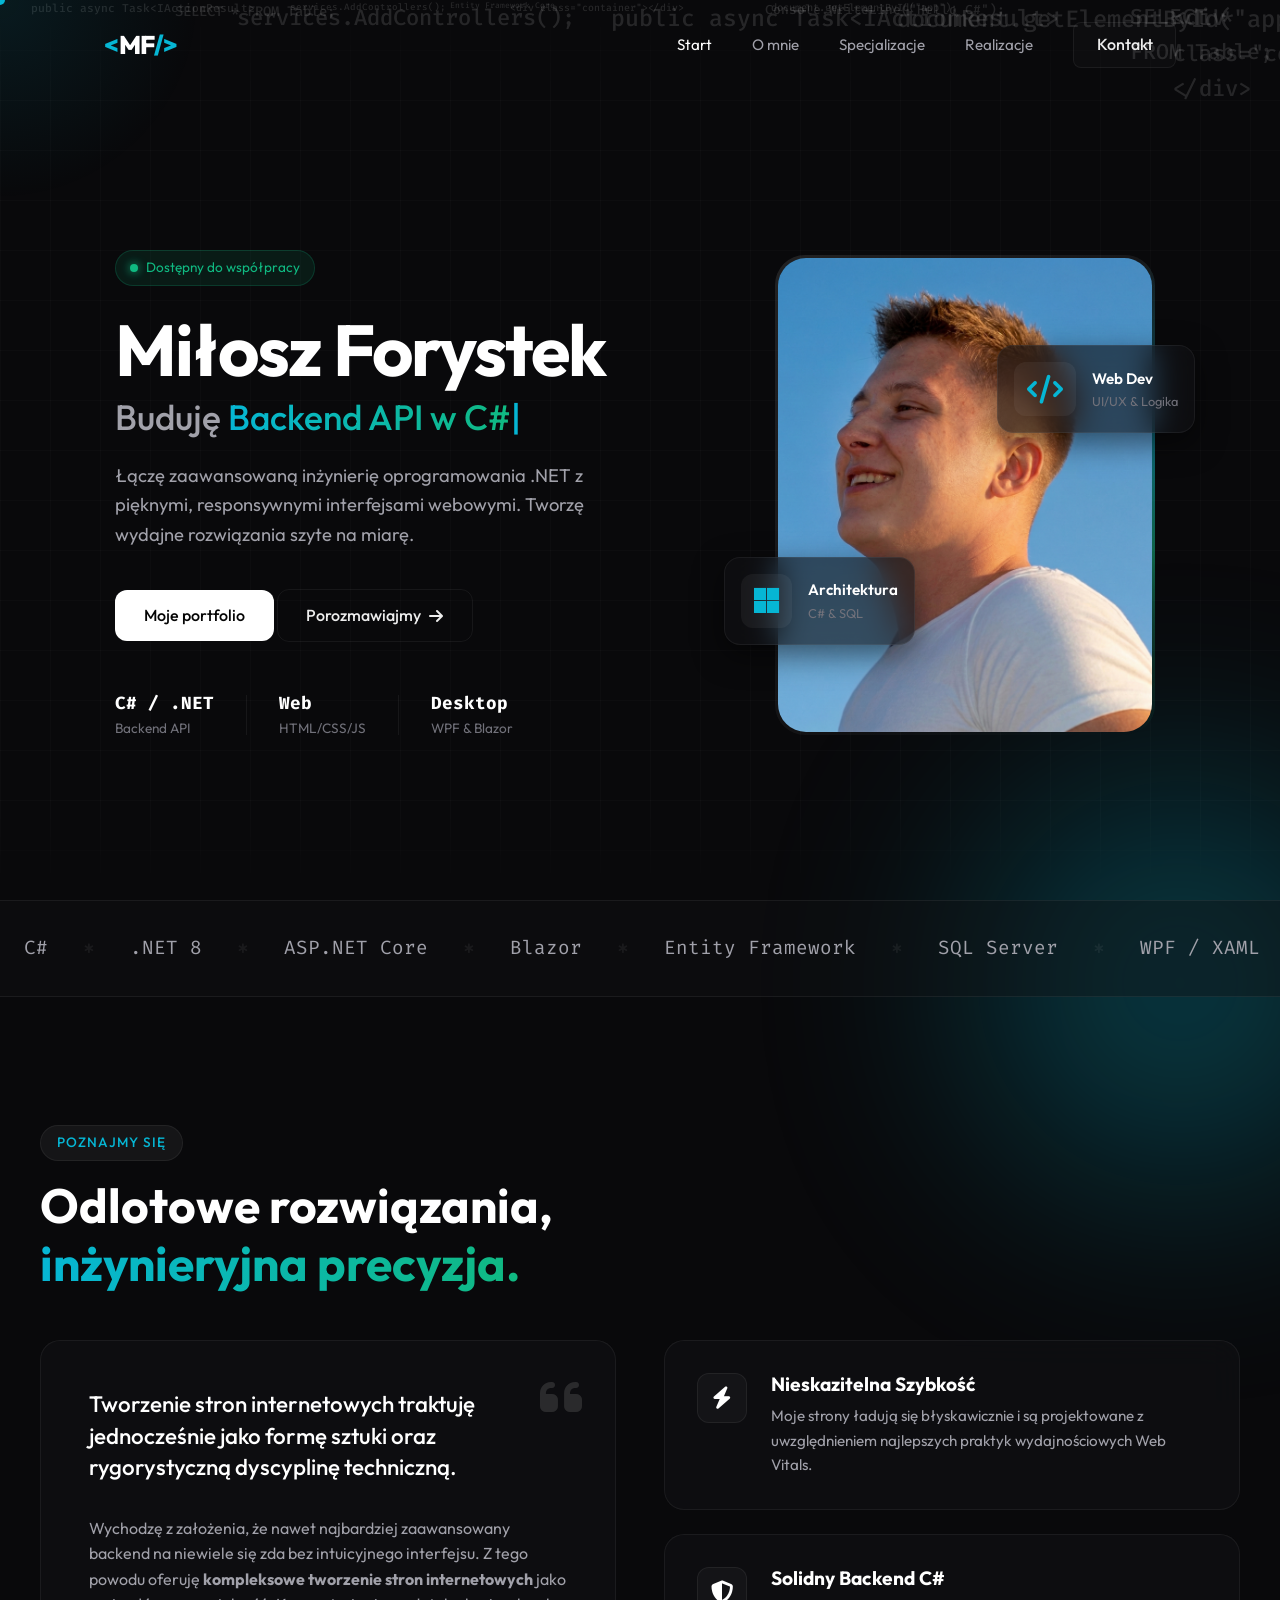
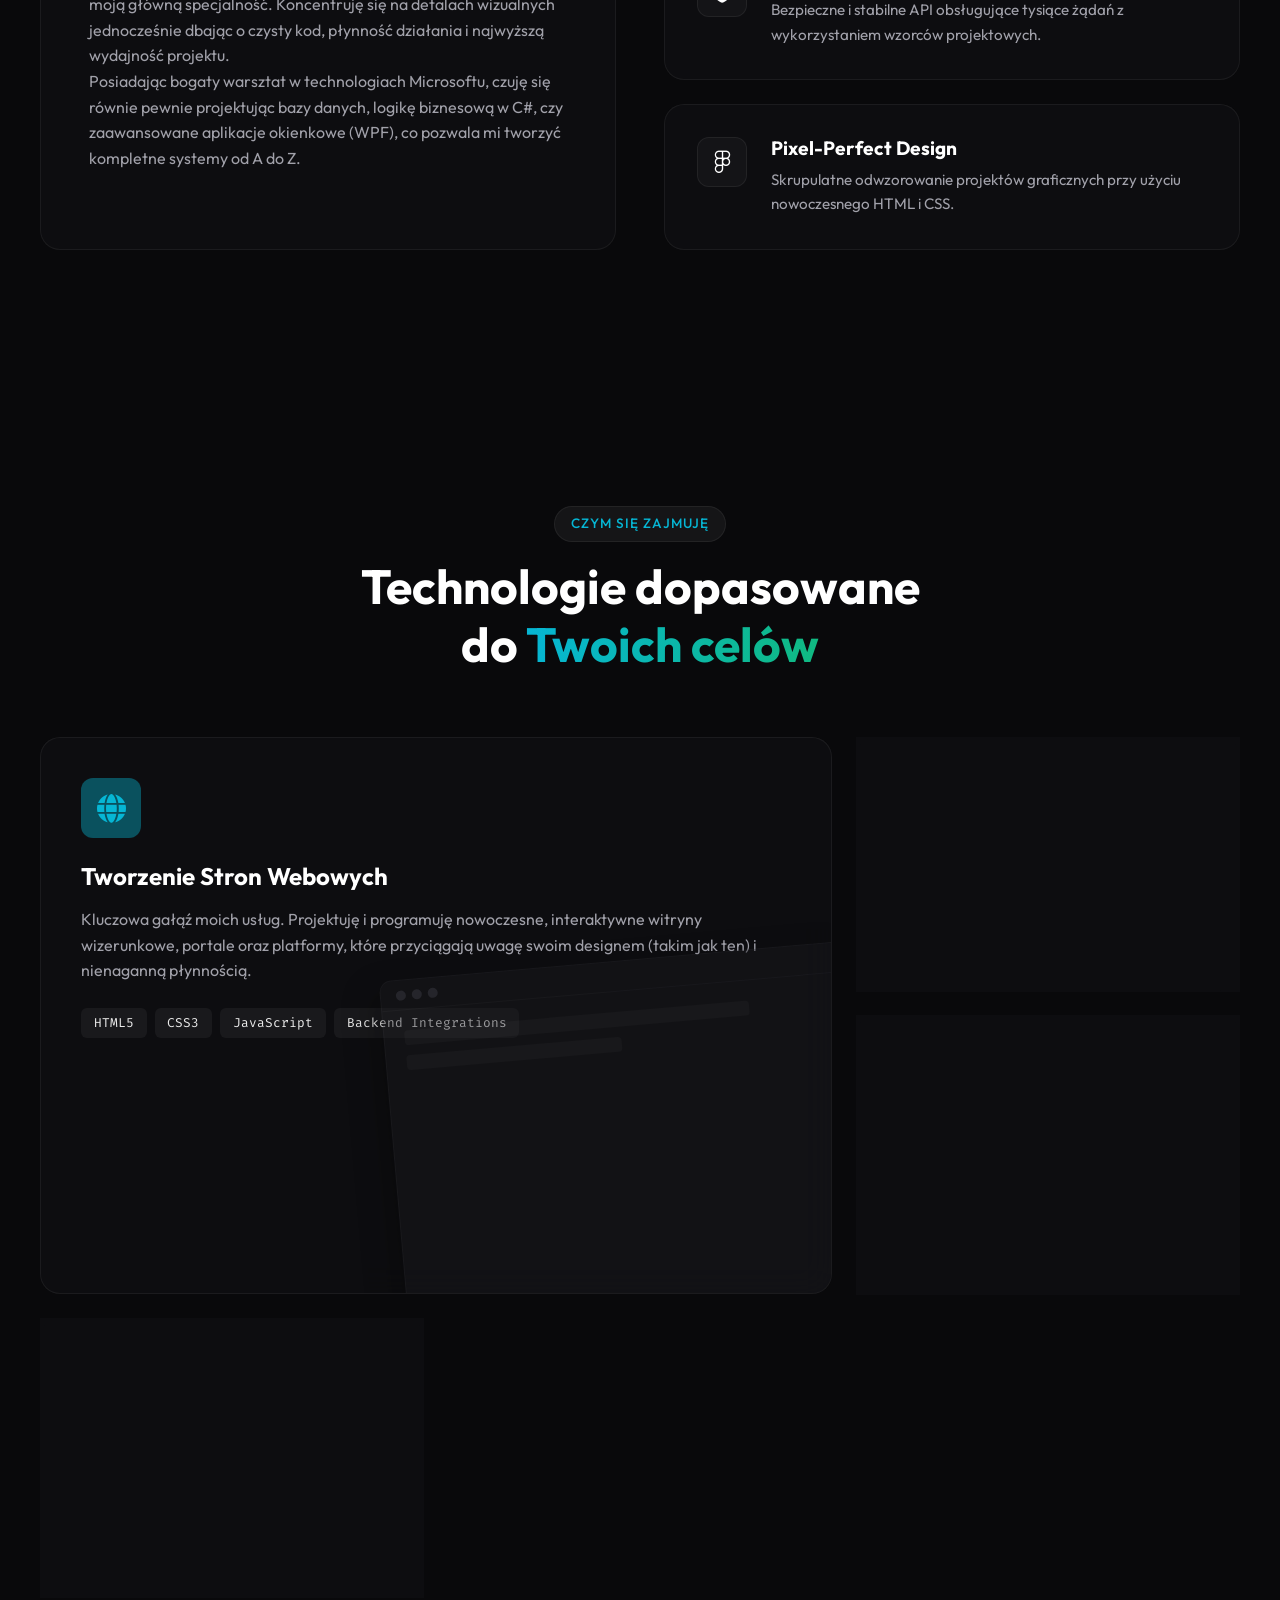
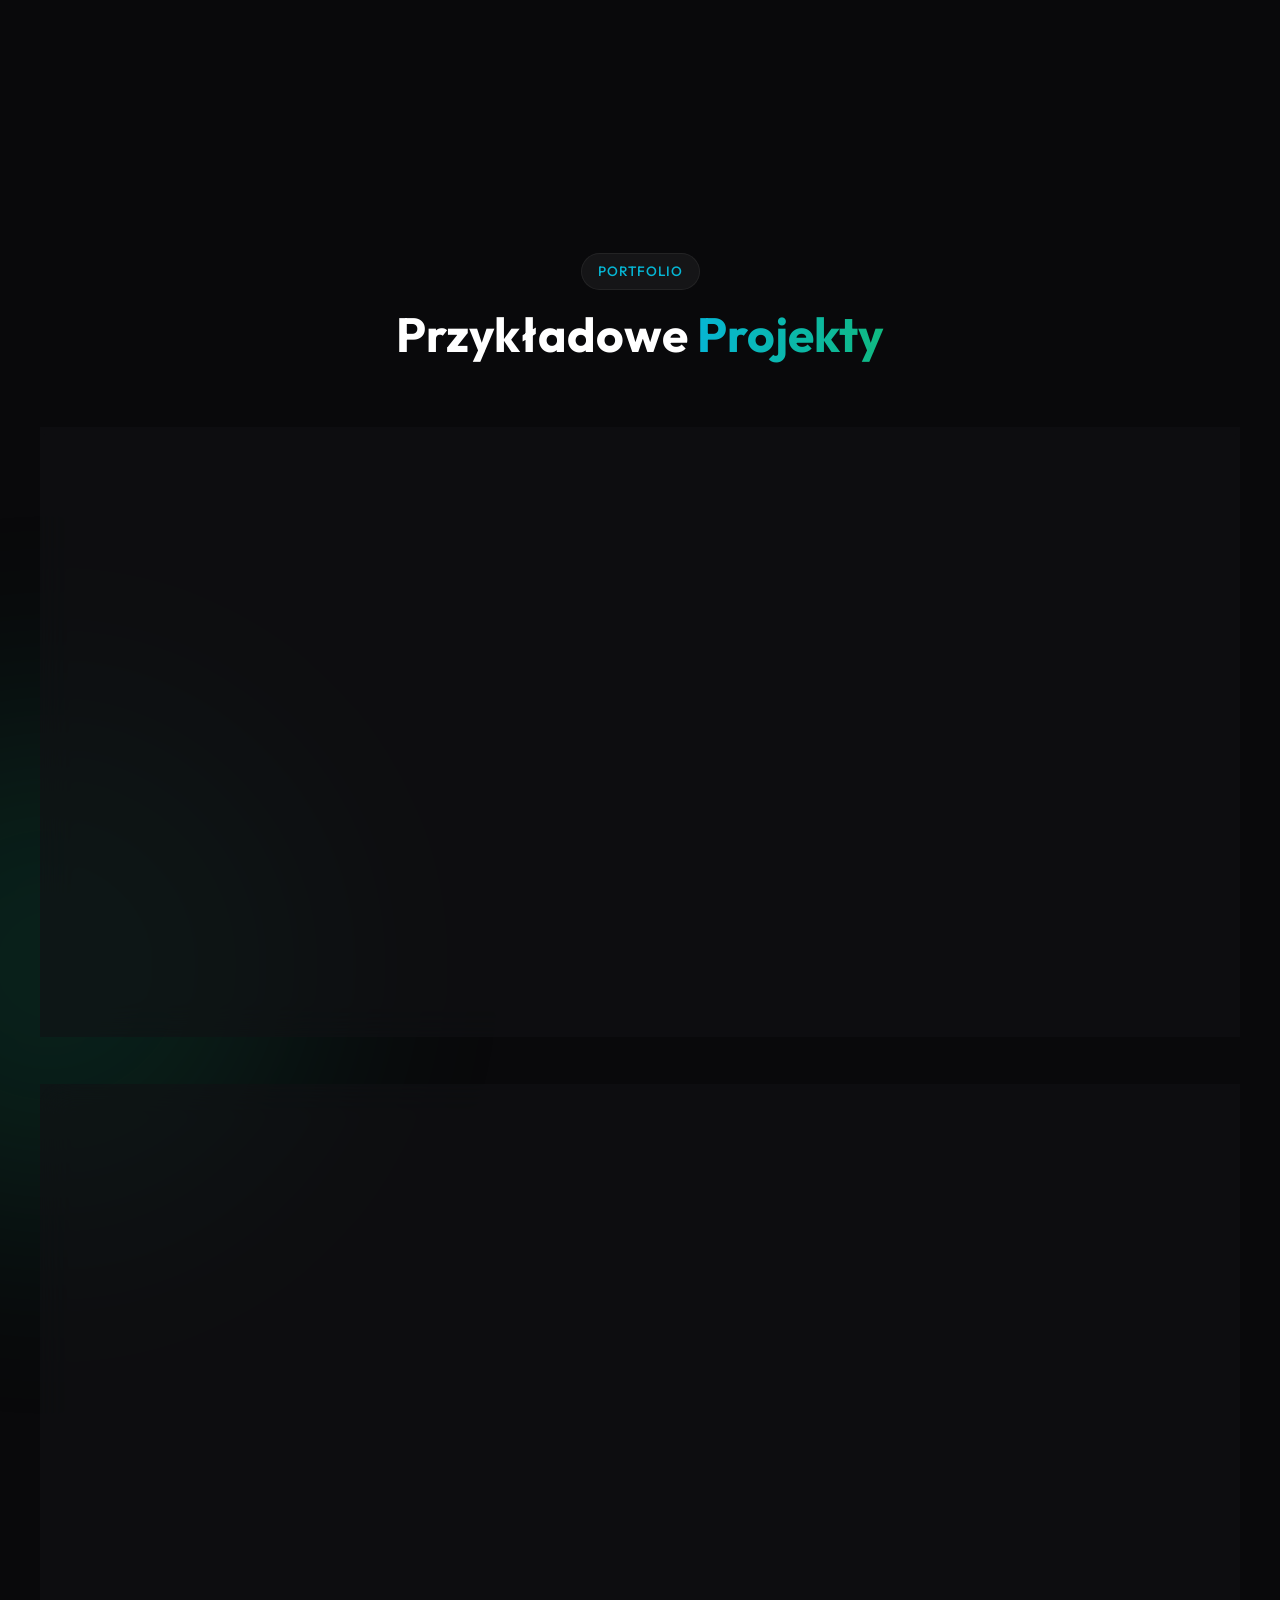
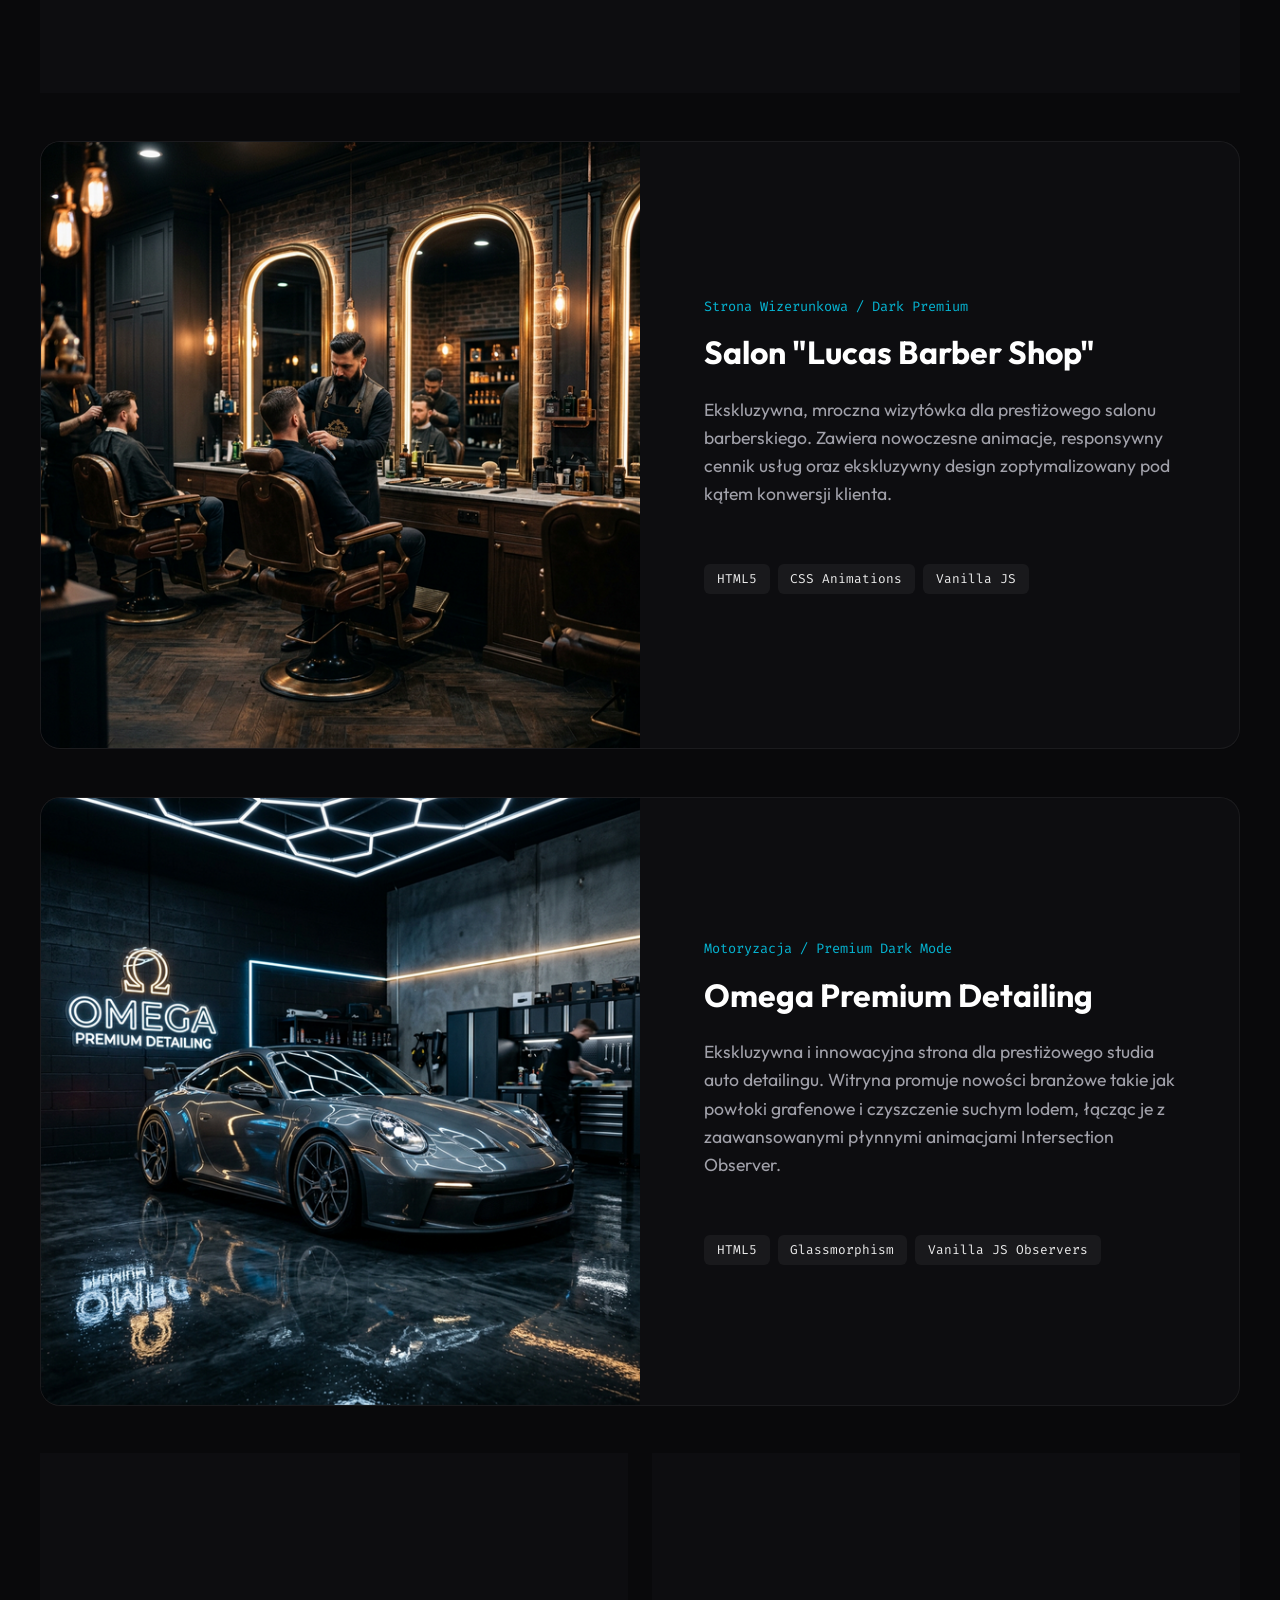
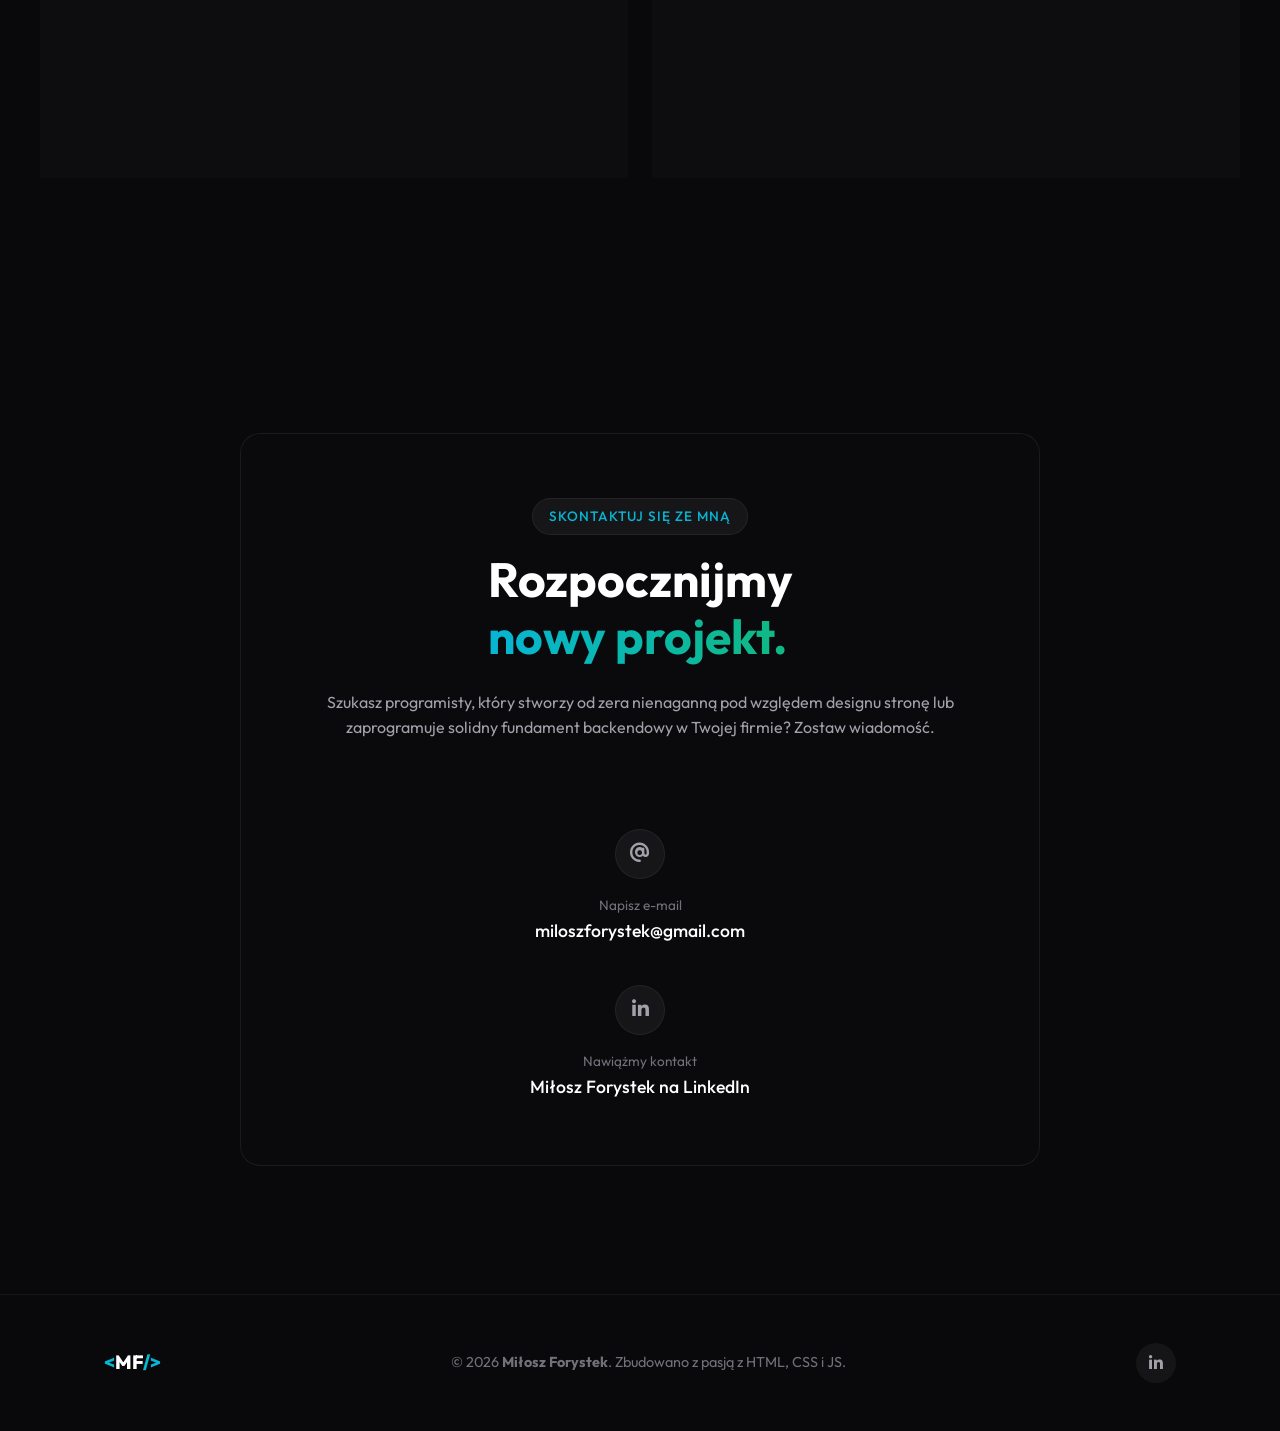
==== commit 0dfbb9bb: "OmegaDetailing" ====
--- a/index.html
+++ b/index.html
@@ -350,6 +350,30 @@
                     </div>
                 </div>
 
+                <!-- Highlighted Project 4 -->
+                <div class="project-featured glass-panel reveal-up">
+                    <div class="p-featured-image hover-tilt">
+                        <img src="OmegaDetailing/assets/portfolio_thumb.png" alt="Omega Premium Detailing"
+                            onerror="this.src='https://images.unsplash.com/photo-1596526131083-e8c638c9c6c7?q=80&w=800&h=500&auto=format&fit=crop';">
+
+                        <div class="p-overlay">
+                            <a href="OmegaDetailing/index.html" class="p-btn" target="_blank">
+                                <i class="fa-solid fa-arrow-up-right-from-square"></i> Otwórz projekt
+                            </a>
+                        </div>
+                    </div>
+                    <div class="p-featured-info">
+                        <div class="p-category">Motoryzacja / Premium Dark Mode</div>
+                        <h3>Omega Premium Detailing</h3>
+                        <p>Ekskluzywna i innowacyjna strona dla prestiżowego studia auto detailingu. Witryna promuje
+                            nowości branżowe takie jak powłoki grafenowe i czyszczenie suchym lodem, łącząc je z
+                            zaawansowanymi płynnymi animacjami Intersection Observer.</p>
+                        <div class="tech-tags">
+                            <span>HTML5</span><span>Glassmorphism</span><span>Vanilla JS Observers</span>
+                        </div>
+                    </div>
+                </div>
+
                 <!-- Grid Projects -->
                 <div class="project-grid-2">
                     <div class="project-standard glass-panel hover-glow reveal-up" style="transition-delay: 0.1s;">
--- a/style.css
+++ b/style.css
@@ -44,6 +44,7 @@
     scroll-padding-top: 100px;
     overflow-x: hidden;
     width: 100%;
+    max-width: 100%;
 }
 
 body {
@@ -55,6 +56,7 @@
     position: relative;
     -webkit-font-smoothing: antialiased;
     width: 100%;
+    max-width: 100%;
 }
 
 /* ==================================================
@@ -448,9 +450,11 @@
 .hero-content {
     display: flex;
     align-items: center;
-    justify-content: space-between;
-    gap: 2rem;
+    justify-content: center;
+    gap: 3rem;
     width: 100%;
+    max-width: 1050px;
+    margin: 0 auto;
     z-index: 10;
 }
 
@@ -459,7 +463,8 @@
 }
 
 .availability-badge {
-    display: inline-flex;
+    display: flex;
+    width: fit-content;
     align-items: center;
     gap: 8px;
     padding: 6px 14px;
@@ -1375,6 +1380,10 @@
         text-align: center;
     }
 
+    .availability-badge {
+        margin: 0 auto 1.5rem auto;
+    }
+
     .hero-stats {
         flex-direction: column;
         gap: 1.5rem;
@@ -1484,4 +1493,19 @@
         text-align: center;
         align-items: center;
     }
+}
+
+/* --- MOBILE HORIZONTAL OUT OF BOUNDS SWIPE FIX --- */
+html,
+body {
+    max-width: 100%;
+    overflow-x: hidden !important;
+    overscroll-behavior-x: none;
+}
+
+section,
+footer,
+.hero {
+    max-width: 100%;
+    overflow-x: hidden;
 }
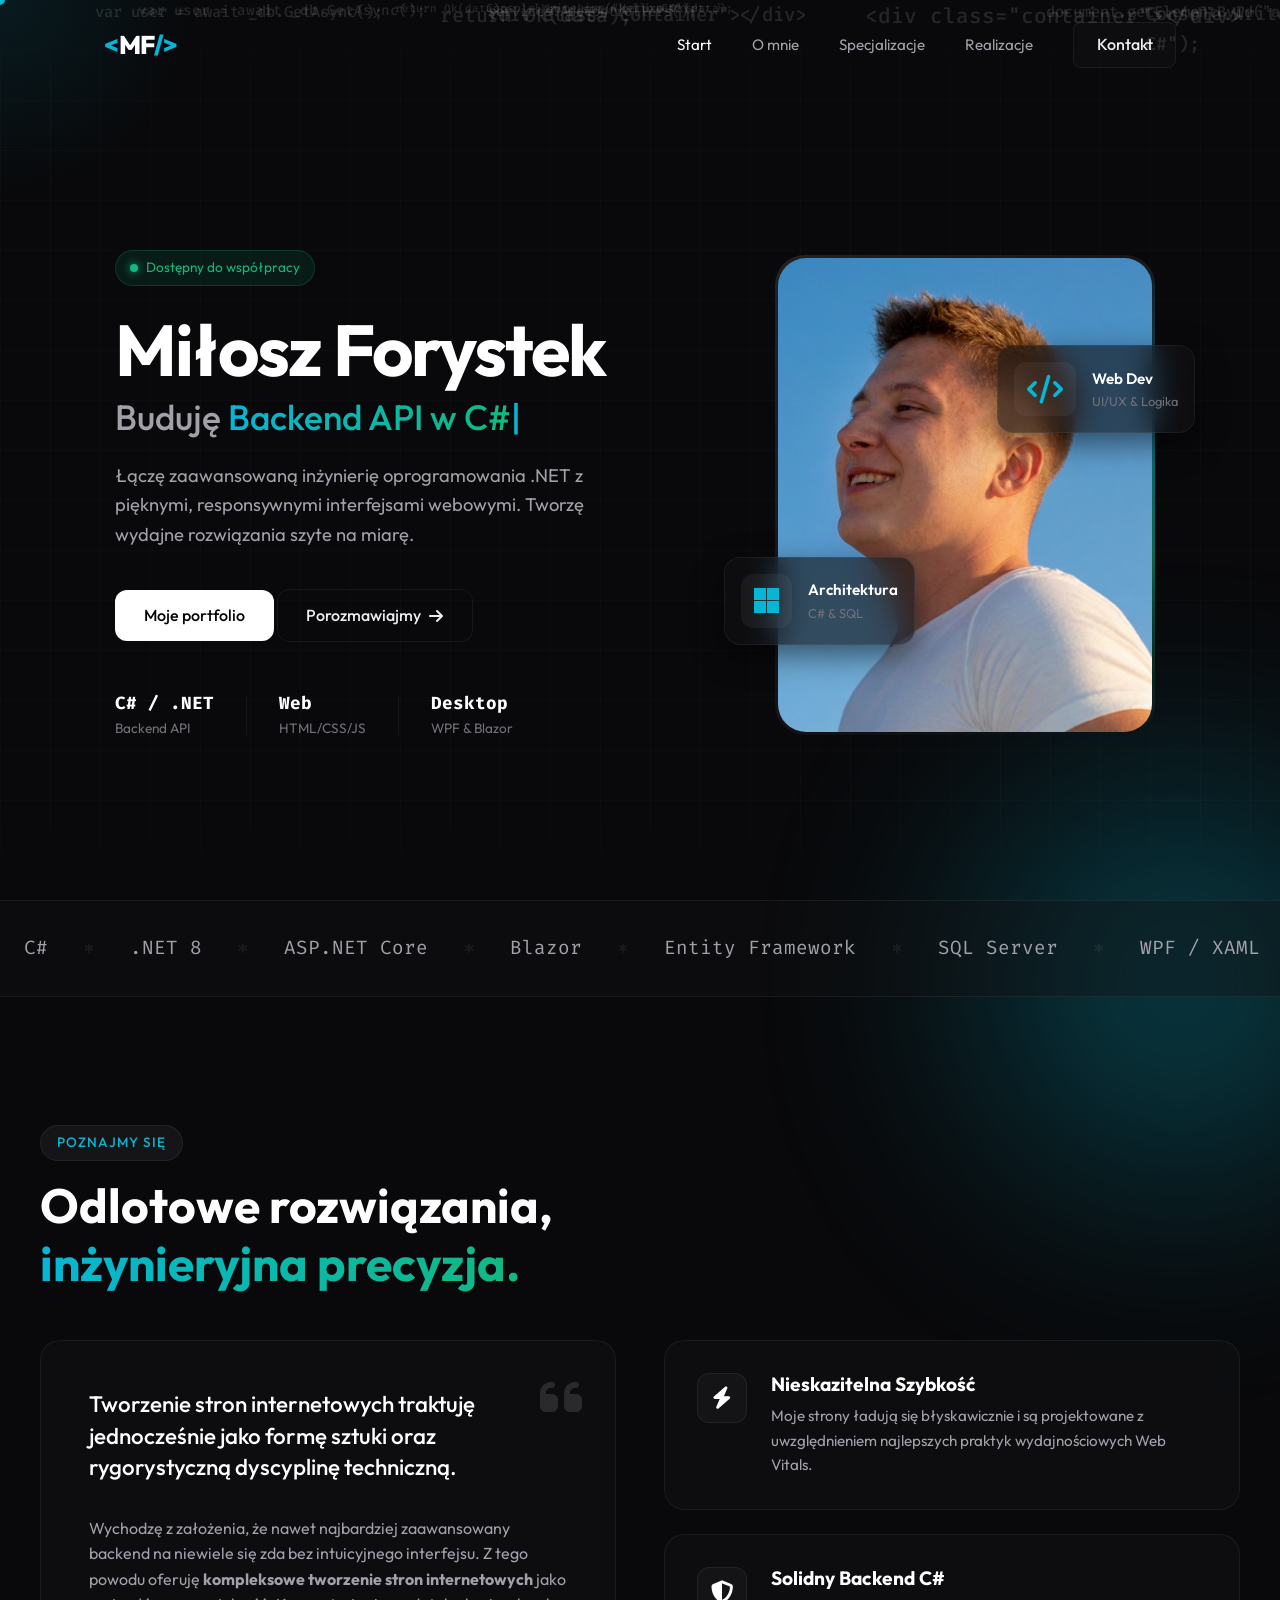
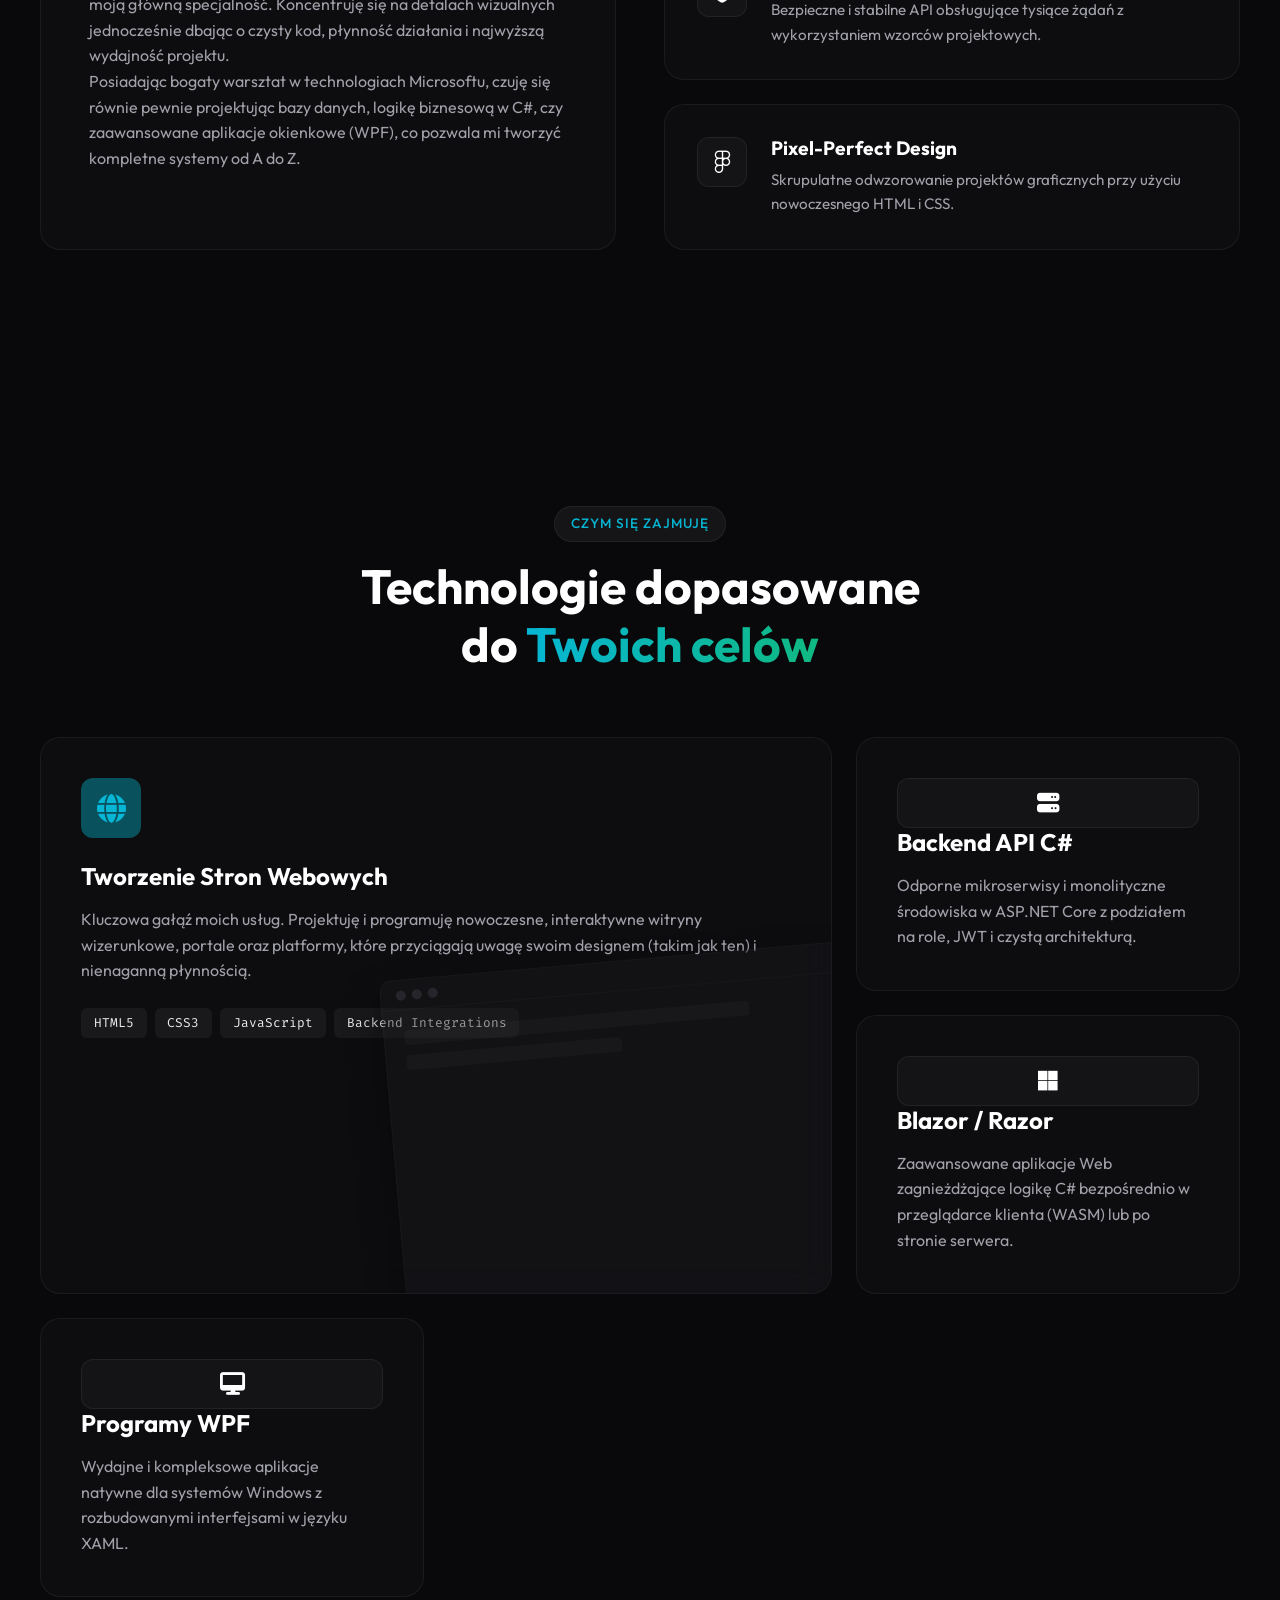
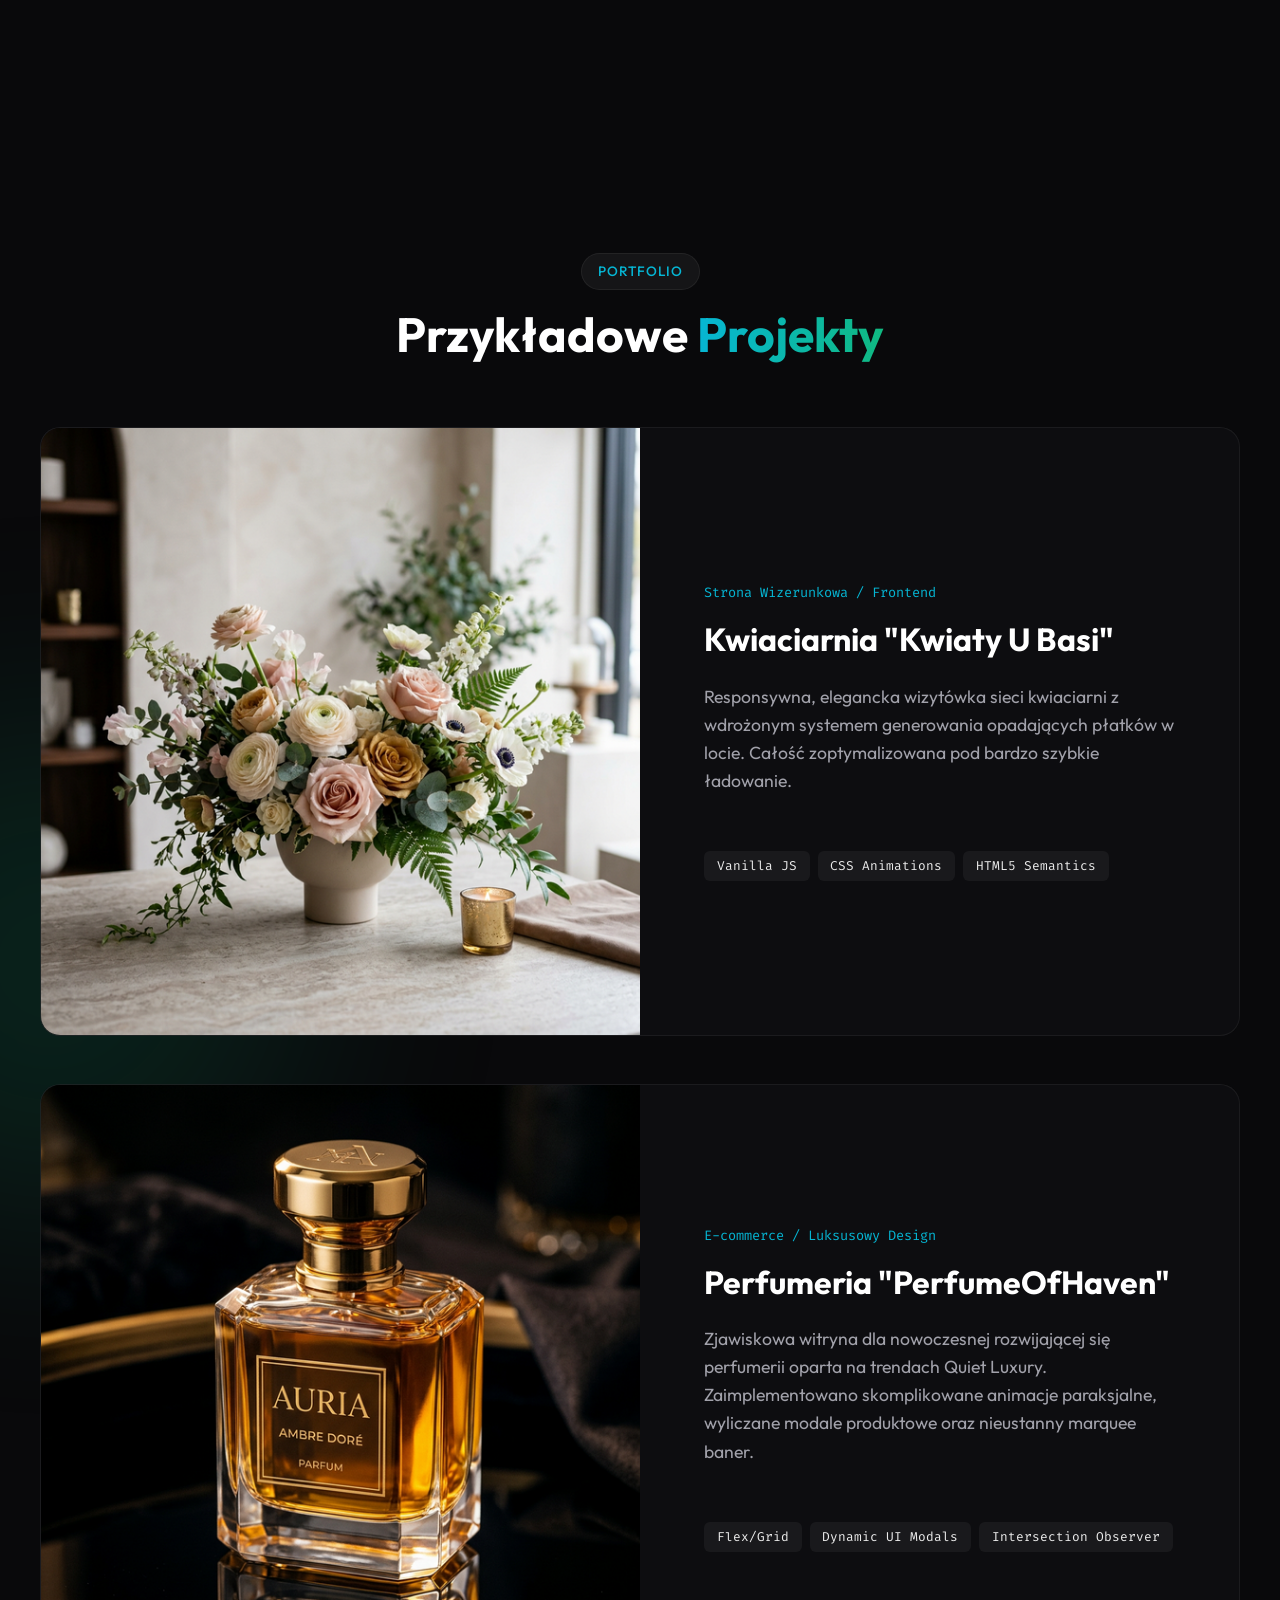
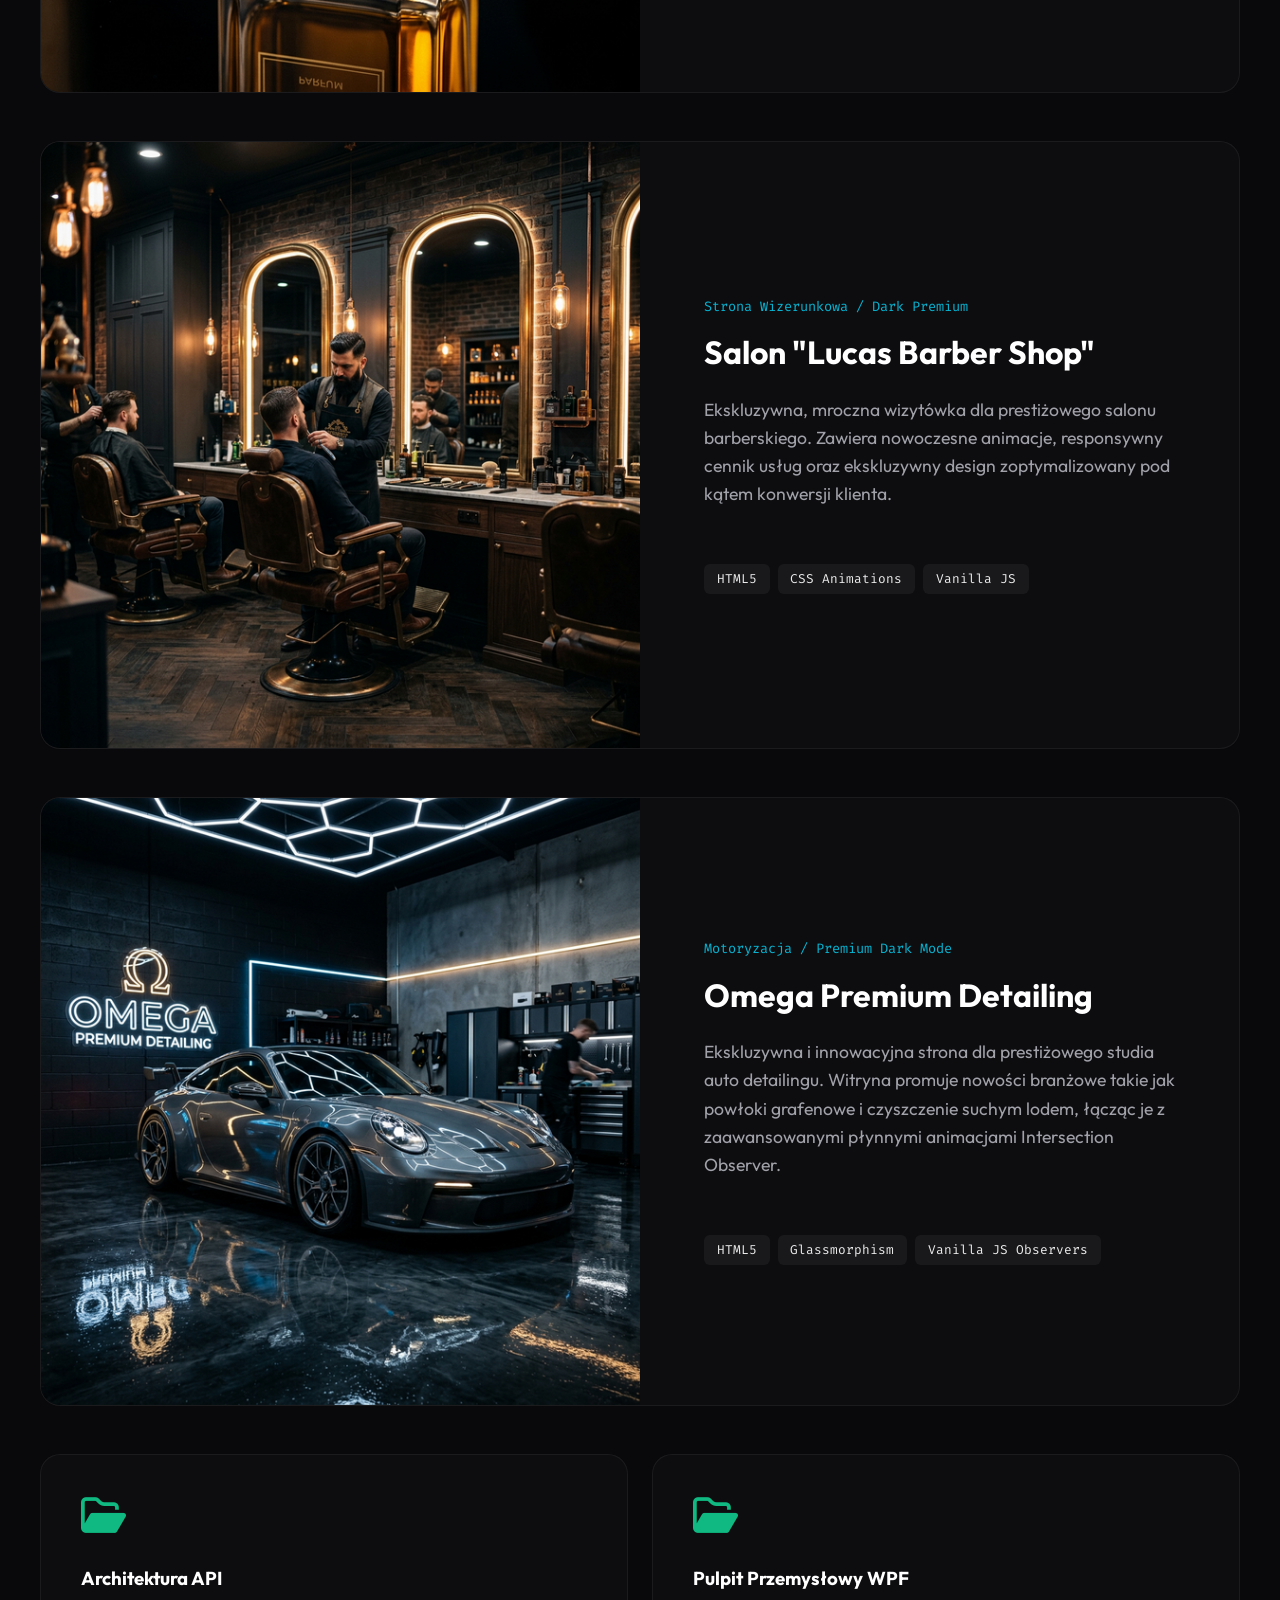
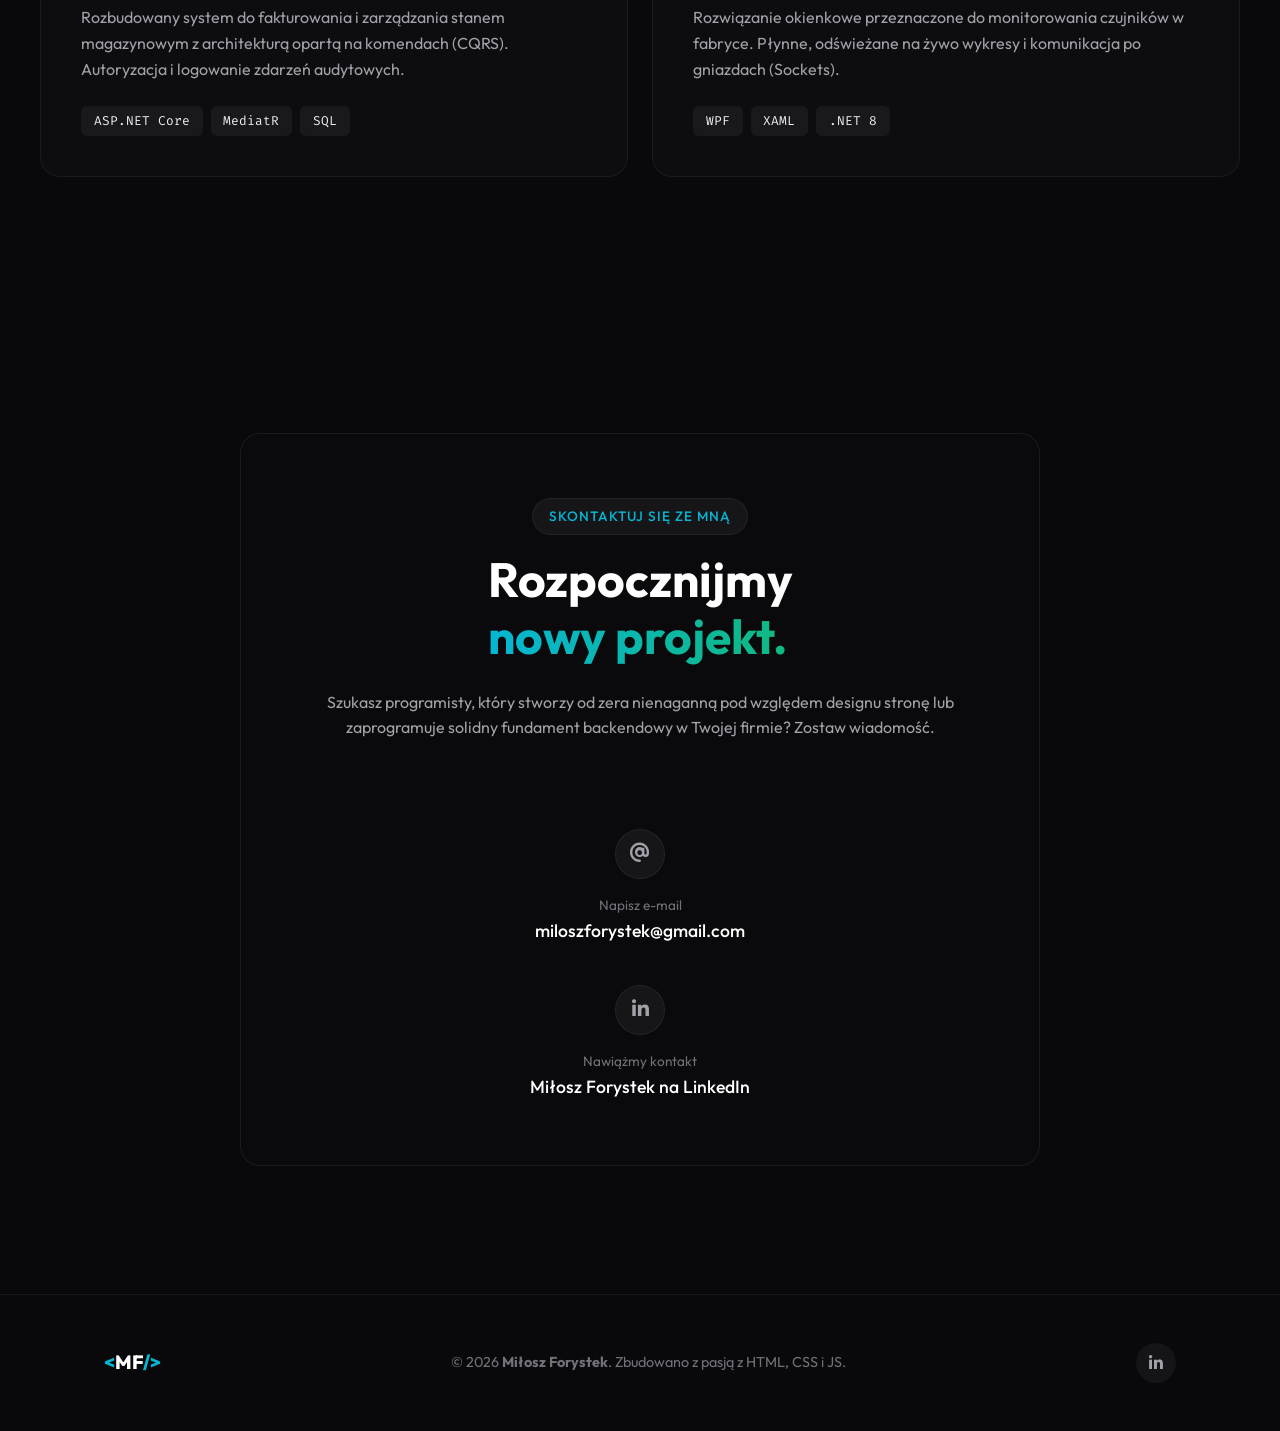
==== commit 9084e5c3: "GoogleIcon" ====
--- a/index.html
+++ b/index.html
@@ -22,7 +22,7 @@
     <link rel="stylesheet" href="https://cdnjs.cloudflare.com/ajax/libs/font-awesome/6.4.0/css/all.min.css">
 
     <!-- Custom Styles -->
-    <link rel="icon" type="image/png" href="assets/favicon.png">
+    <link rel="icon" type="image/svg+xml" href="assets/favicon.svg">
     <link rel="stylesheet" href="style.css?v=2">
 </head>
 
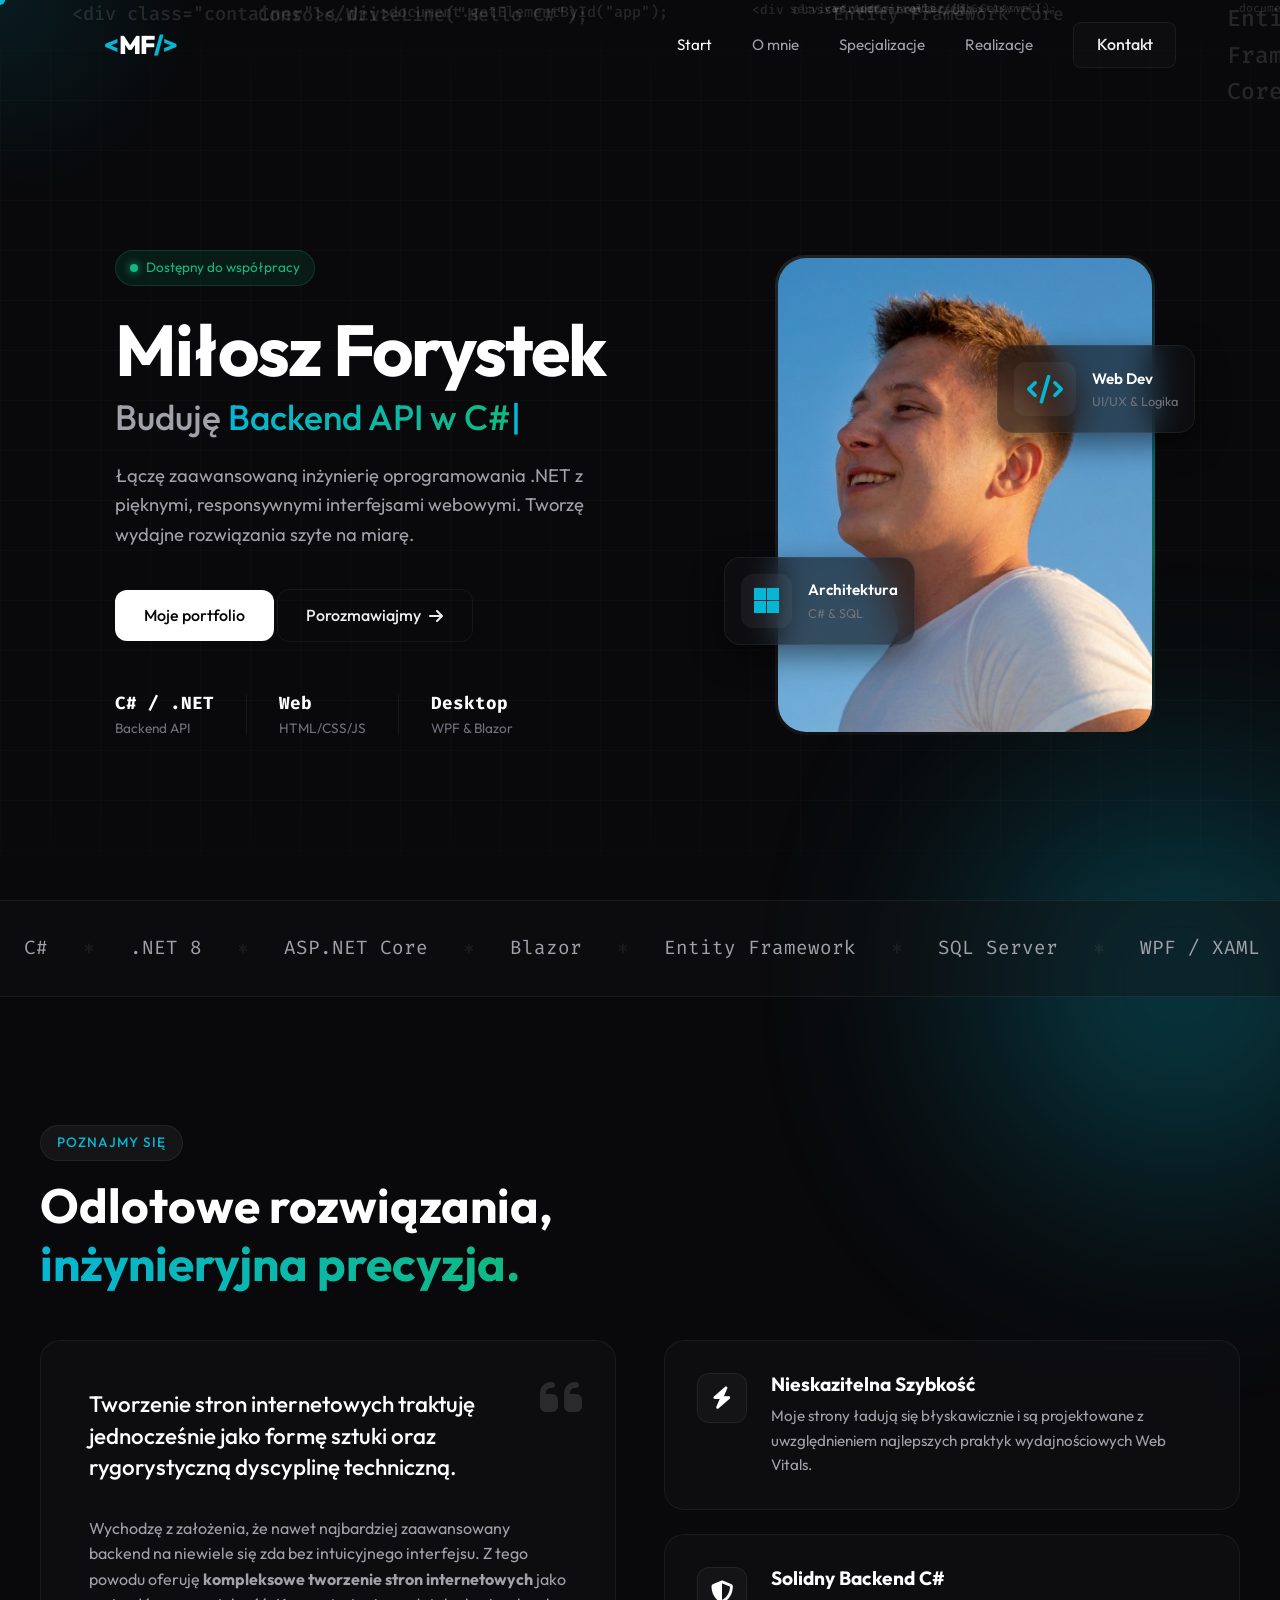
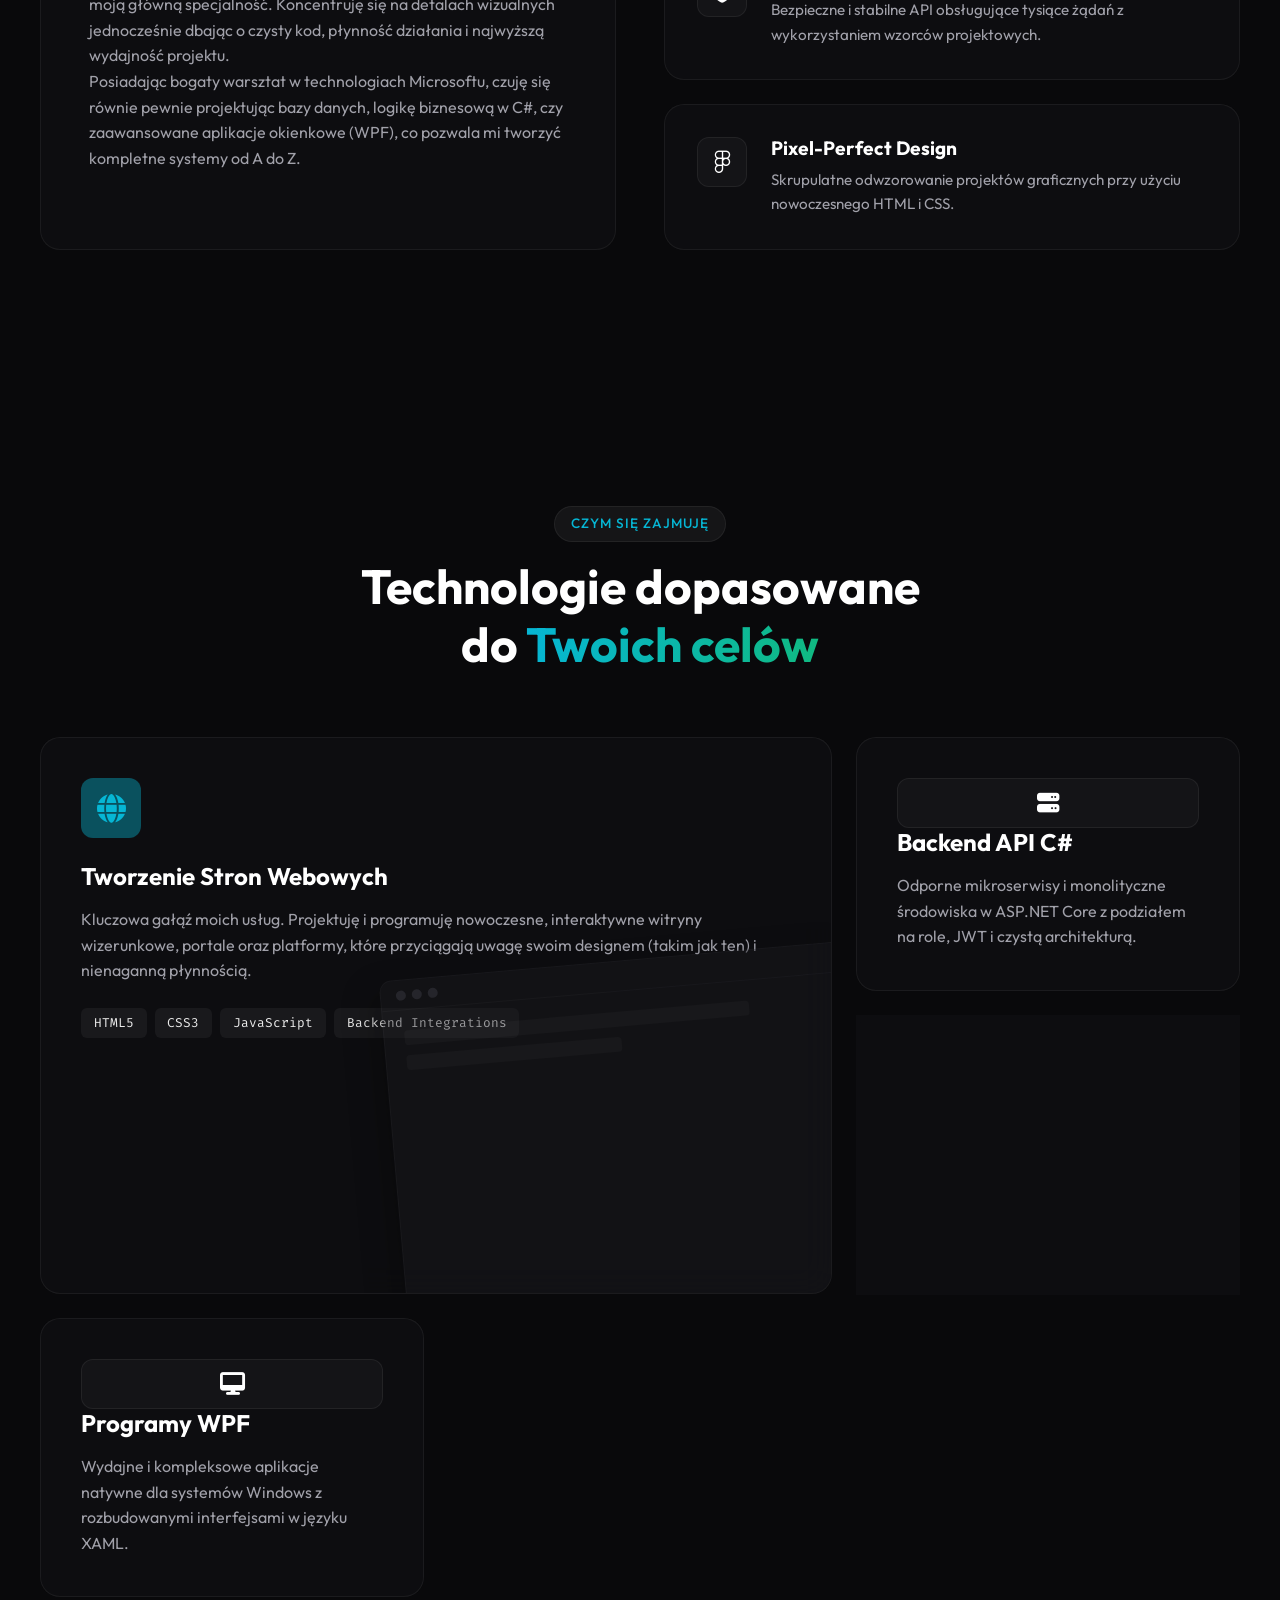
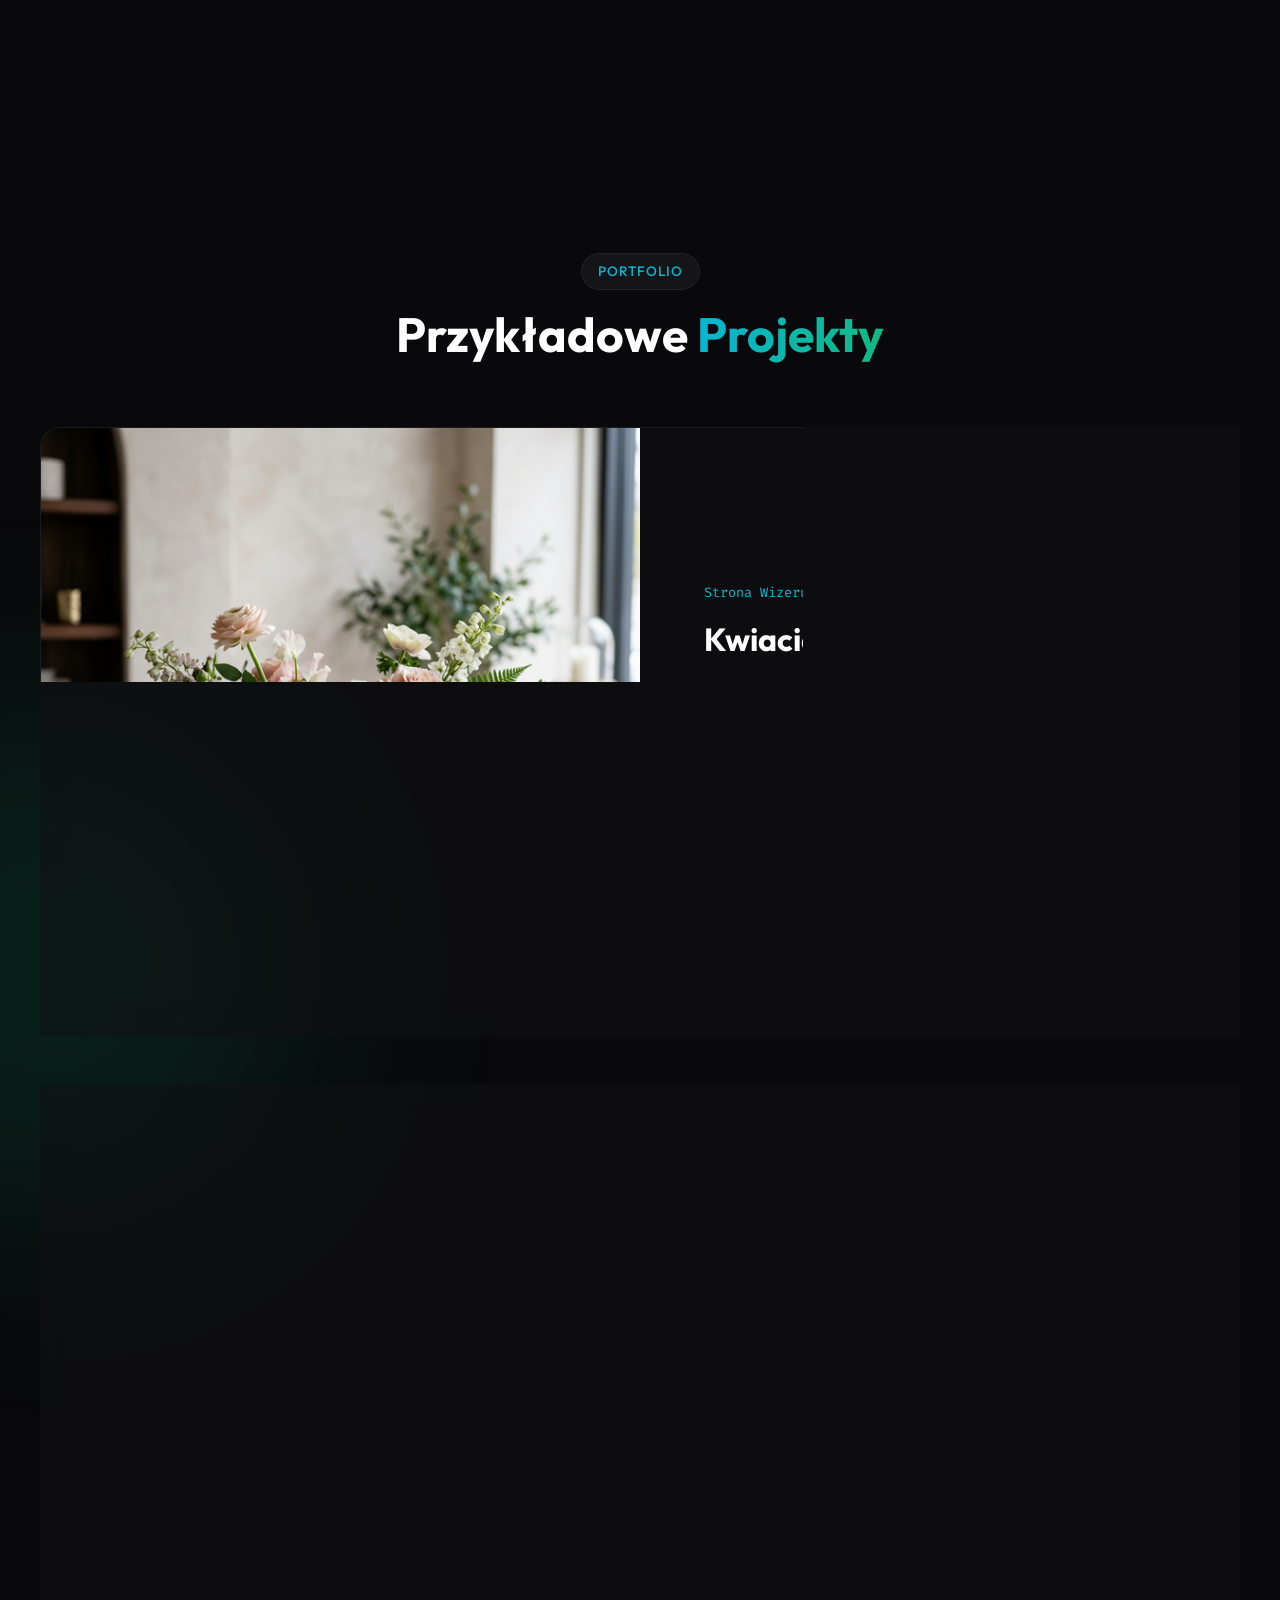
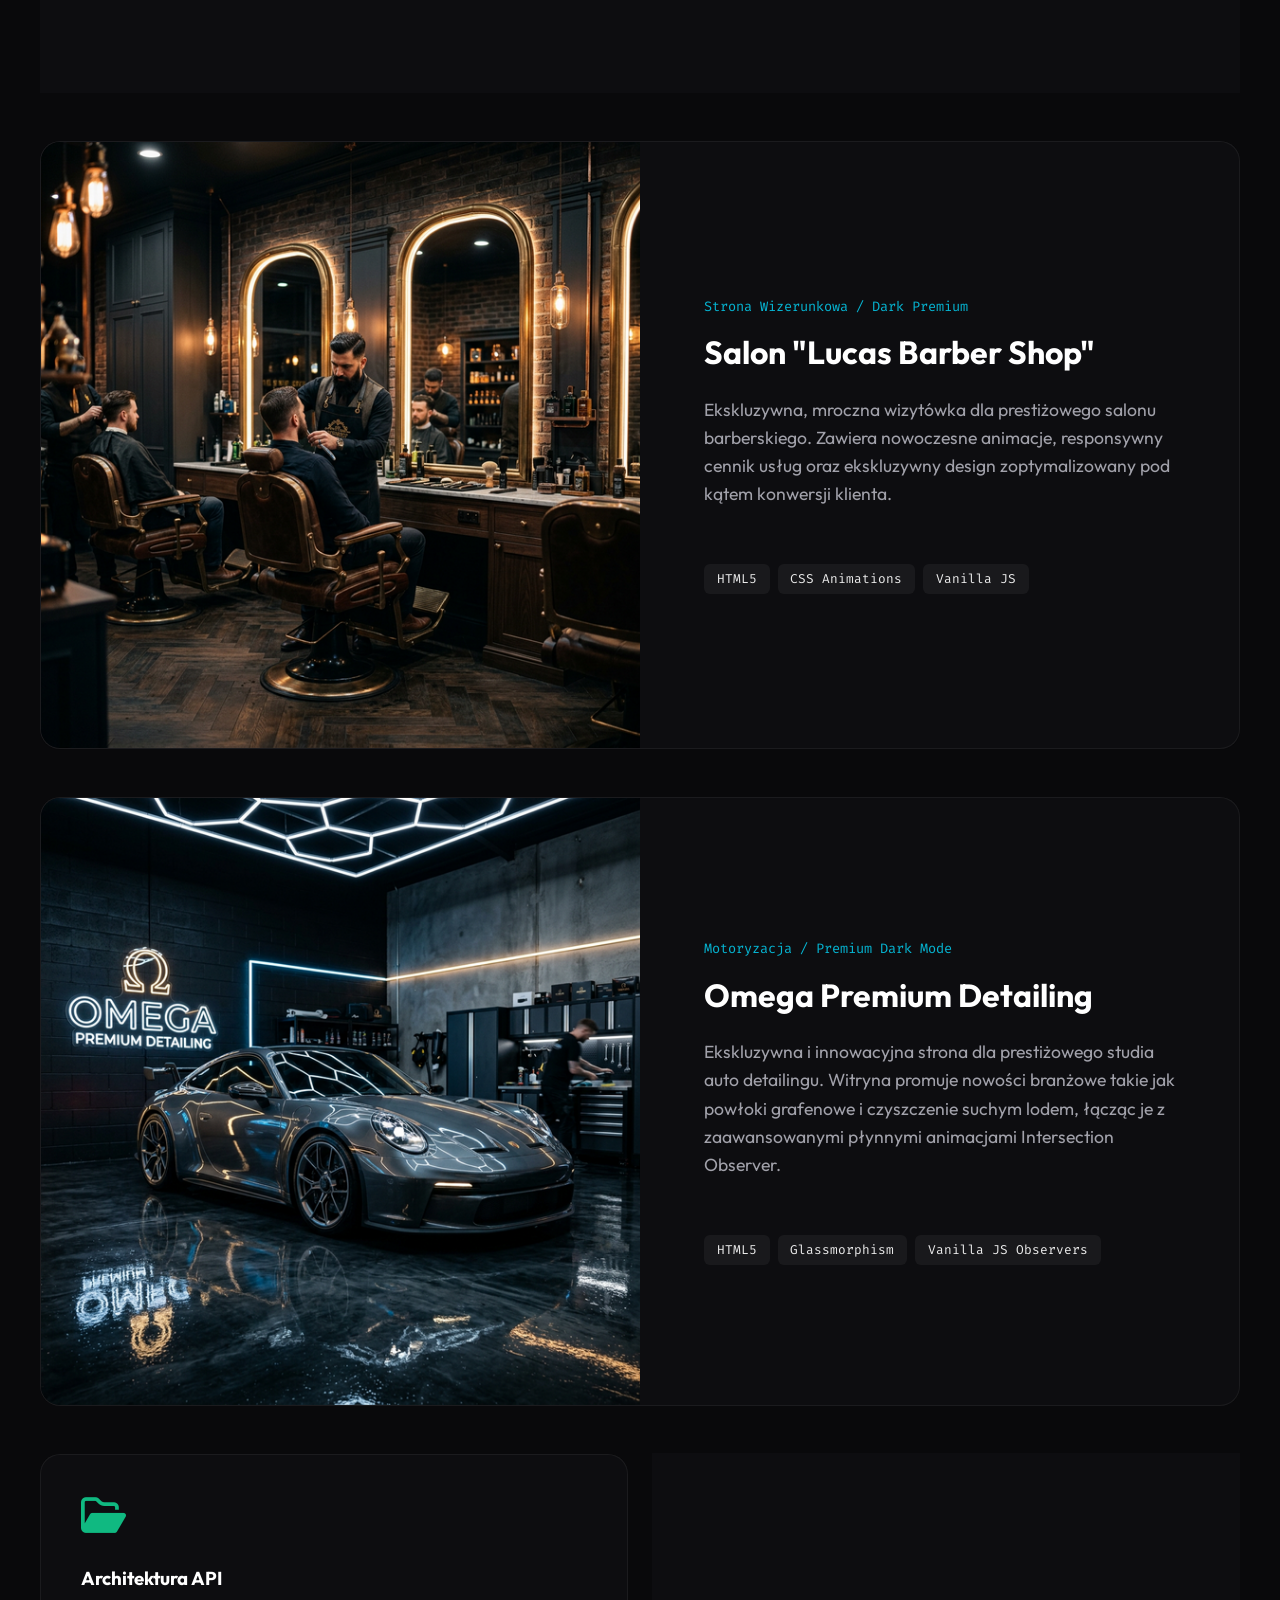
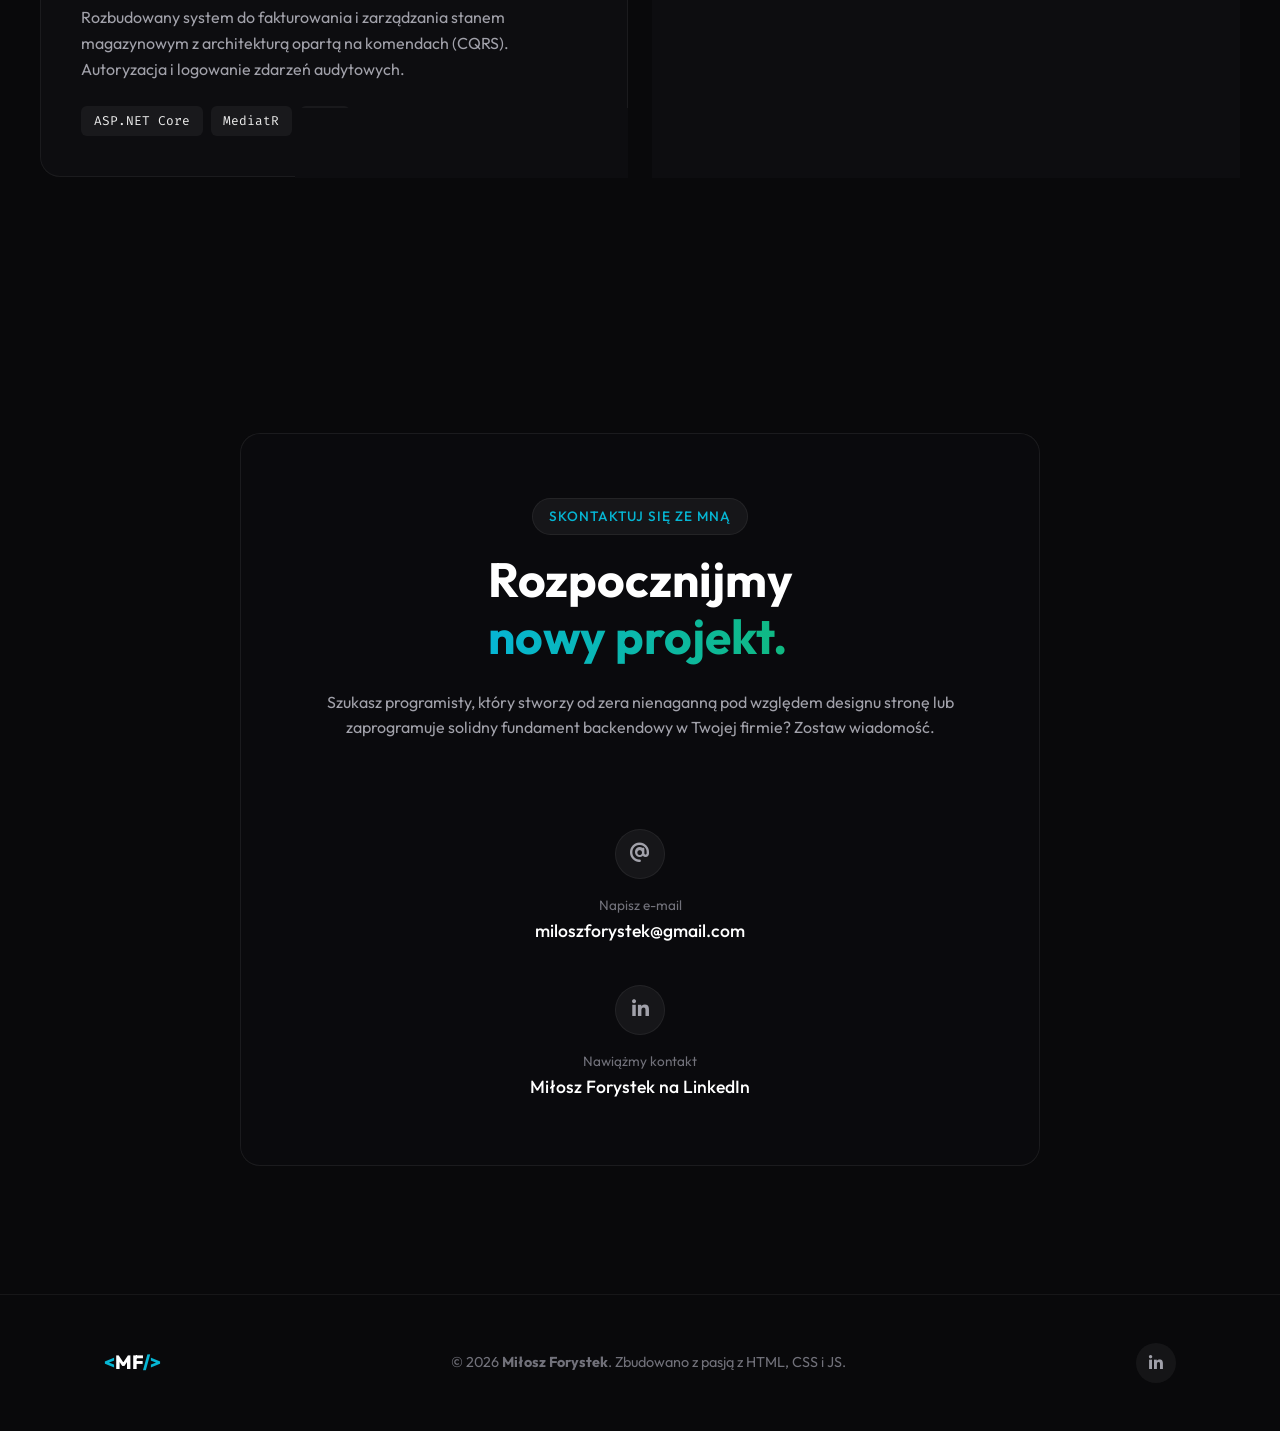
==== commit 324d8dd6: "IconFix" ====
--- a/index.html
+++ b/index.html
@@ -22,7 +22,7 @@
     <link rel="stylesheet" href="https://cdnjs.cloudflare.com/ajax/libs/font-awesome/6.4.0/css/all.min.css">
 
     <!-- Custom Styles -->
-    <link rel="icon" type="image/svg+xml" href="assets/favicon.svg">
+    <link rel="icon" type="image/png" sizes="192x192" href="assets/favicon.png">
     <link rel="stylesheet" href="style.css?v=2">
 </head>
 
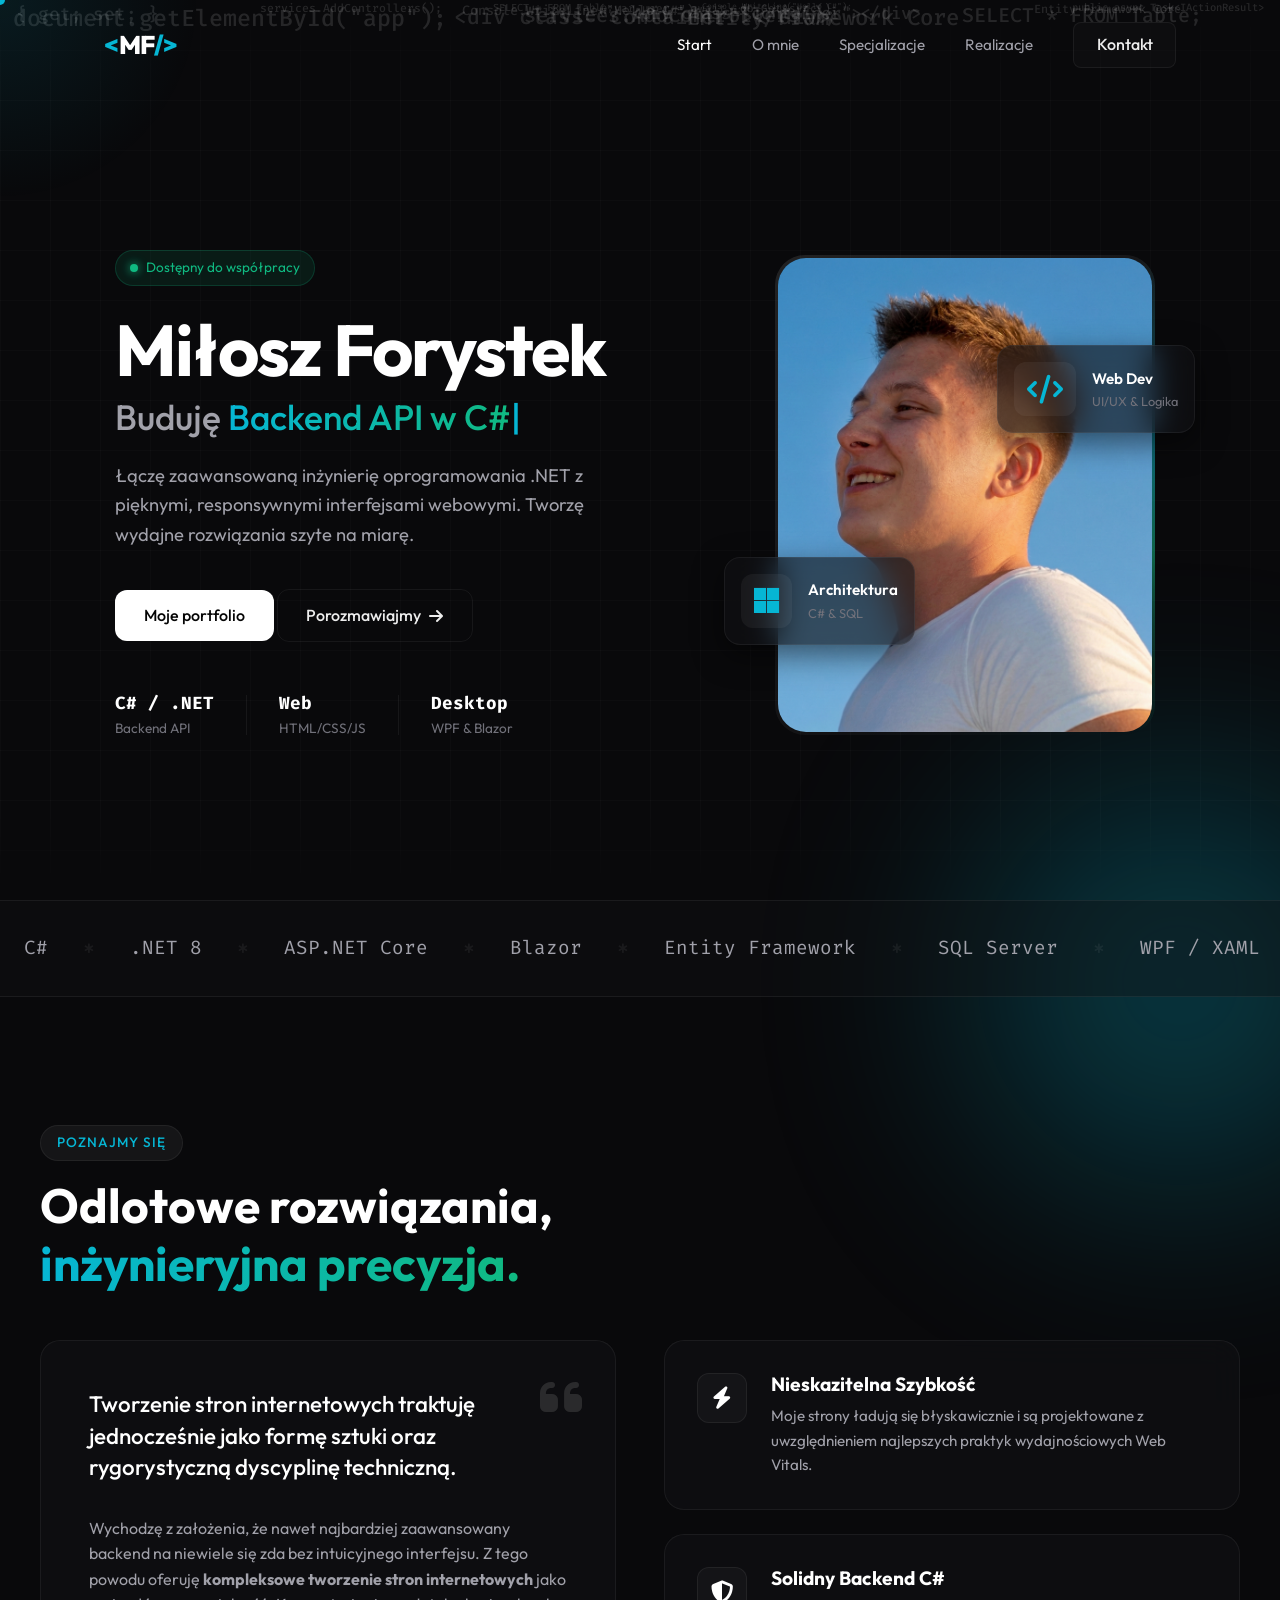
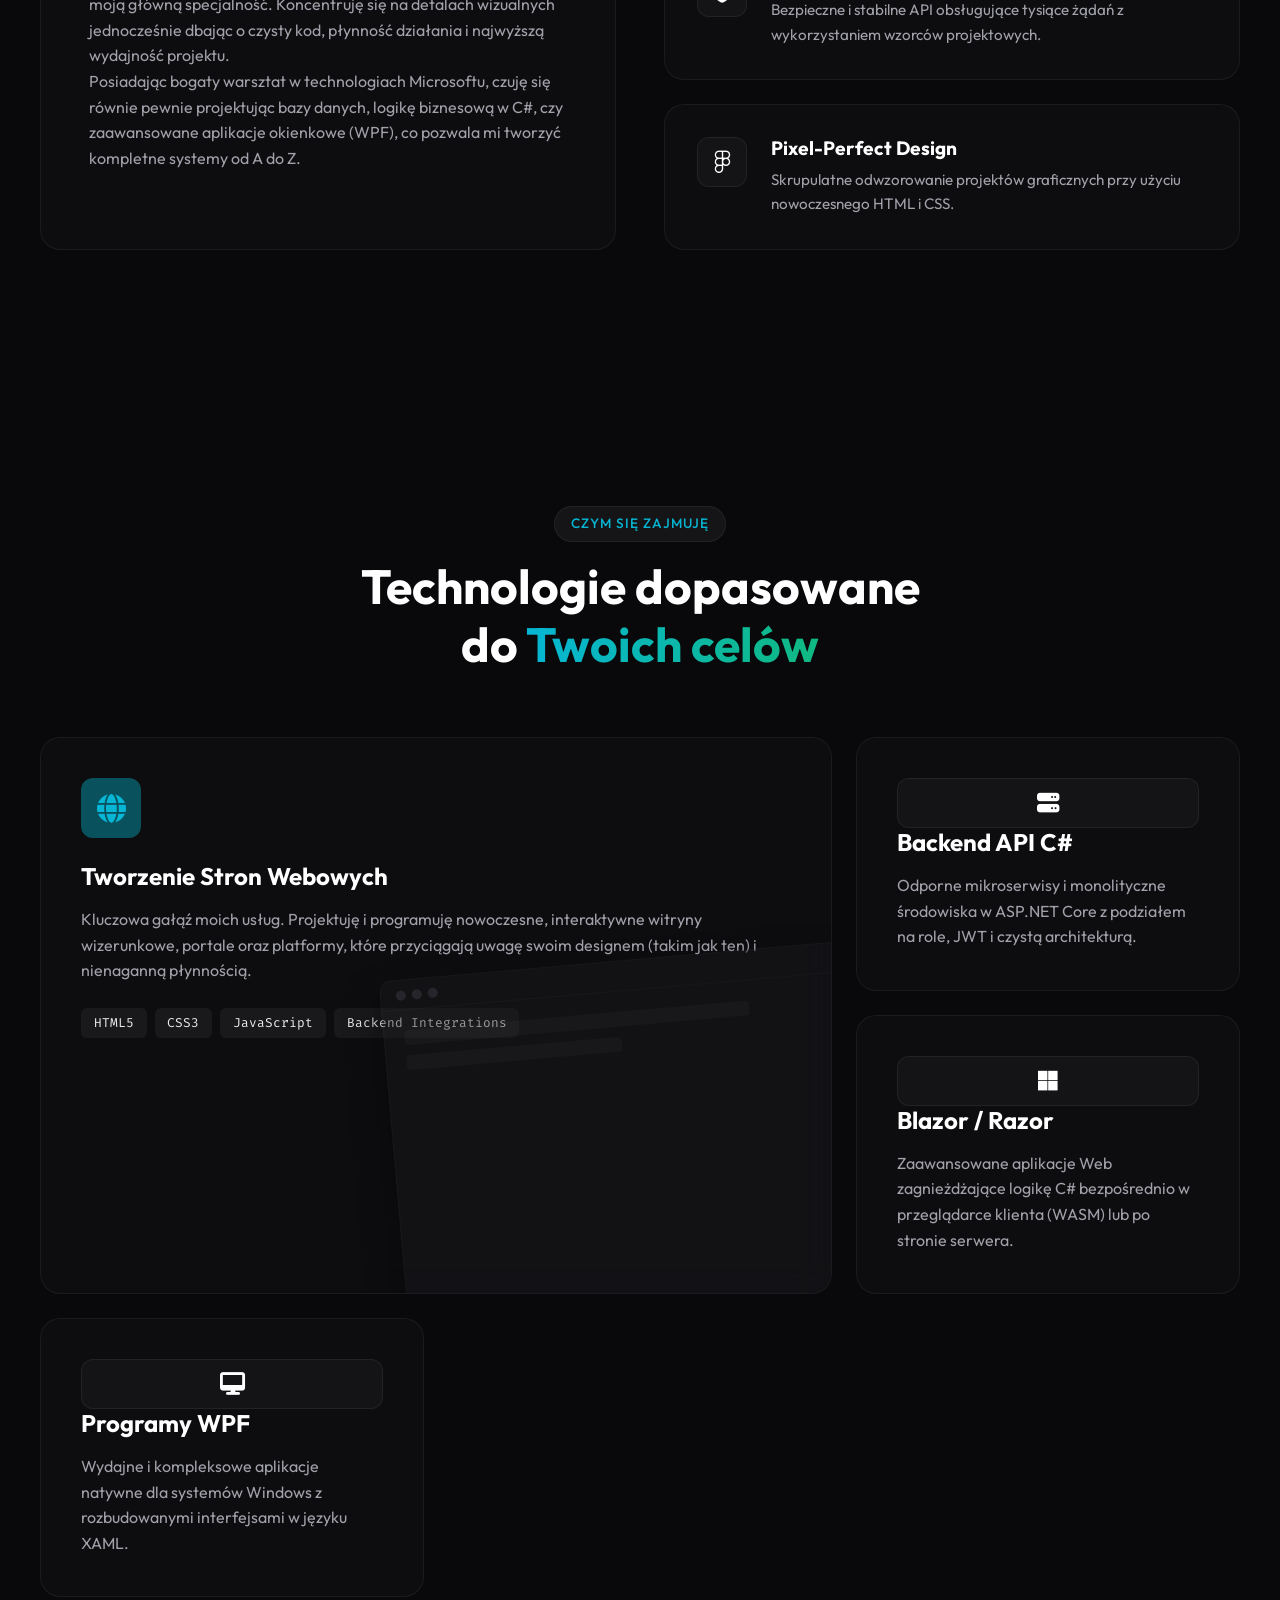
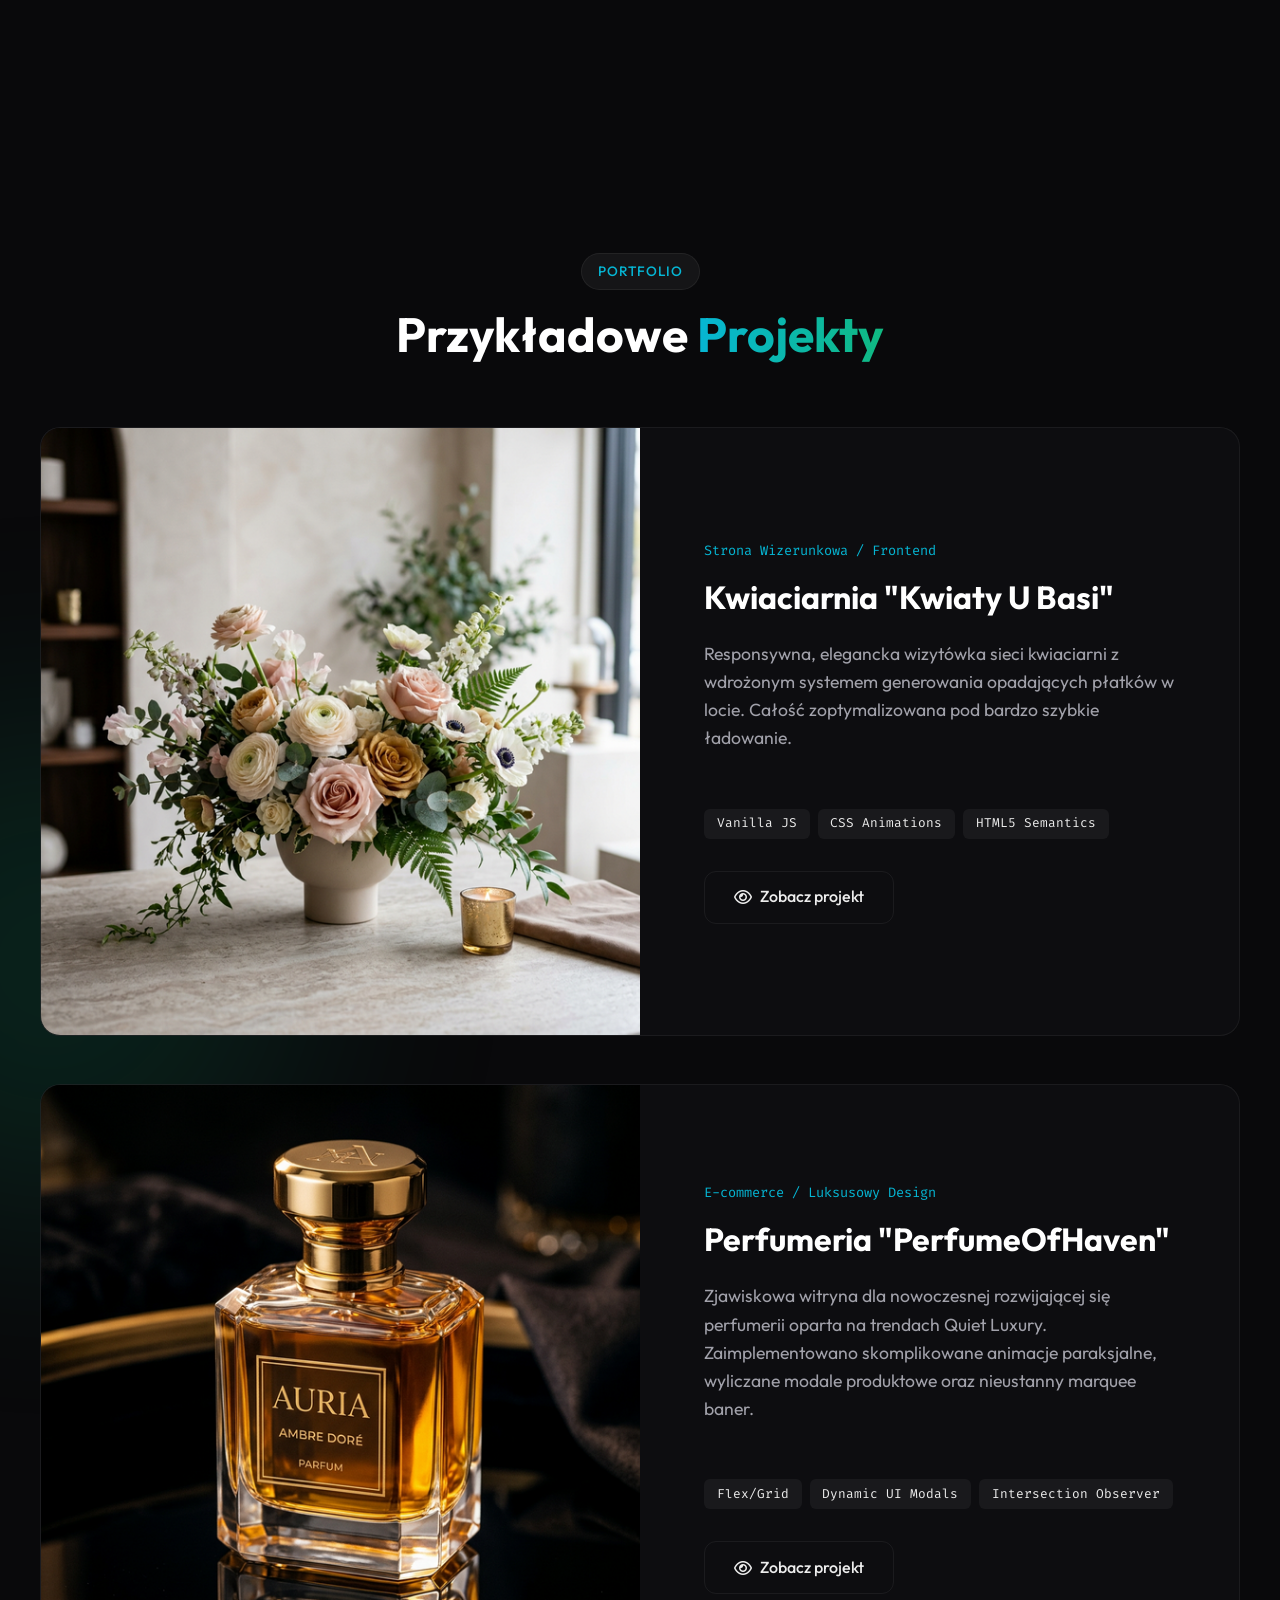
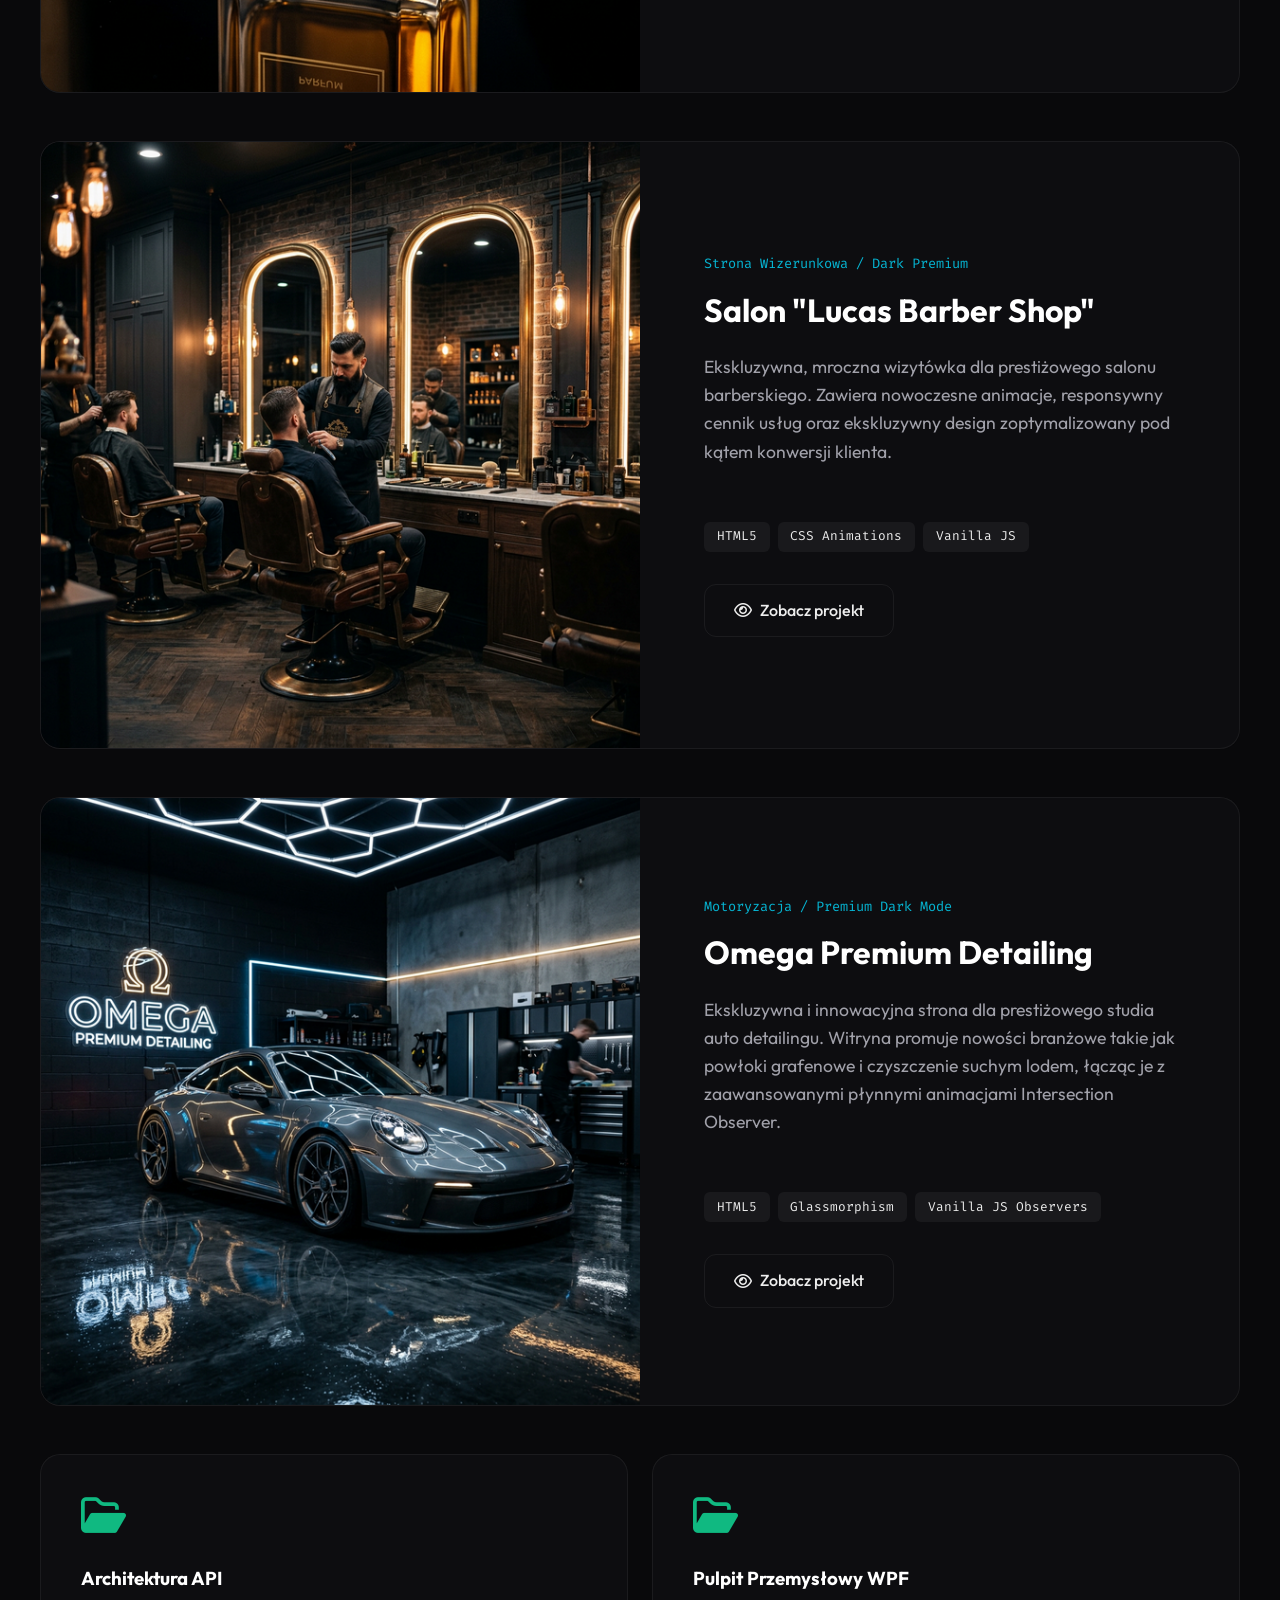
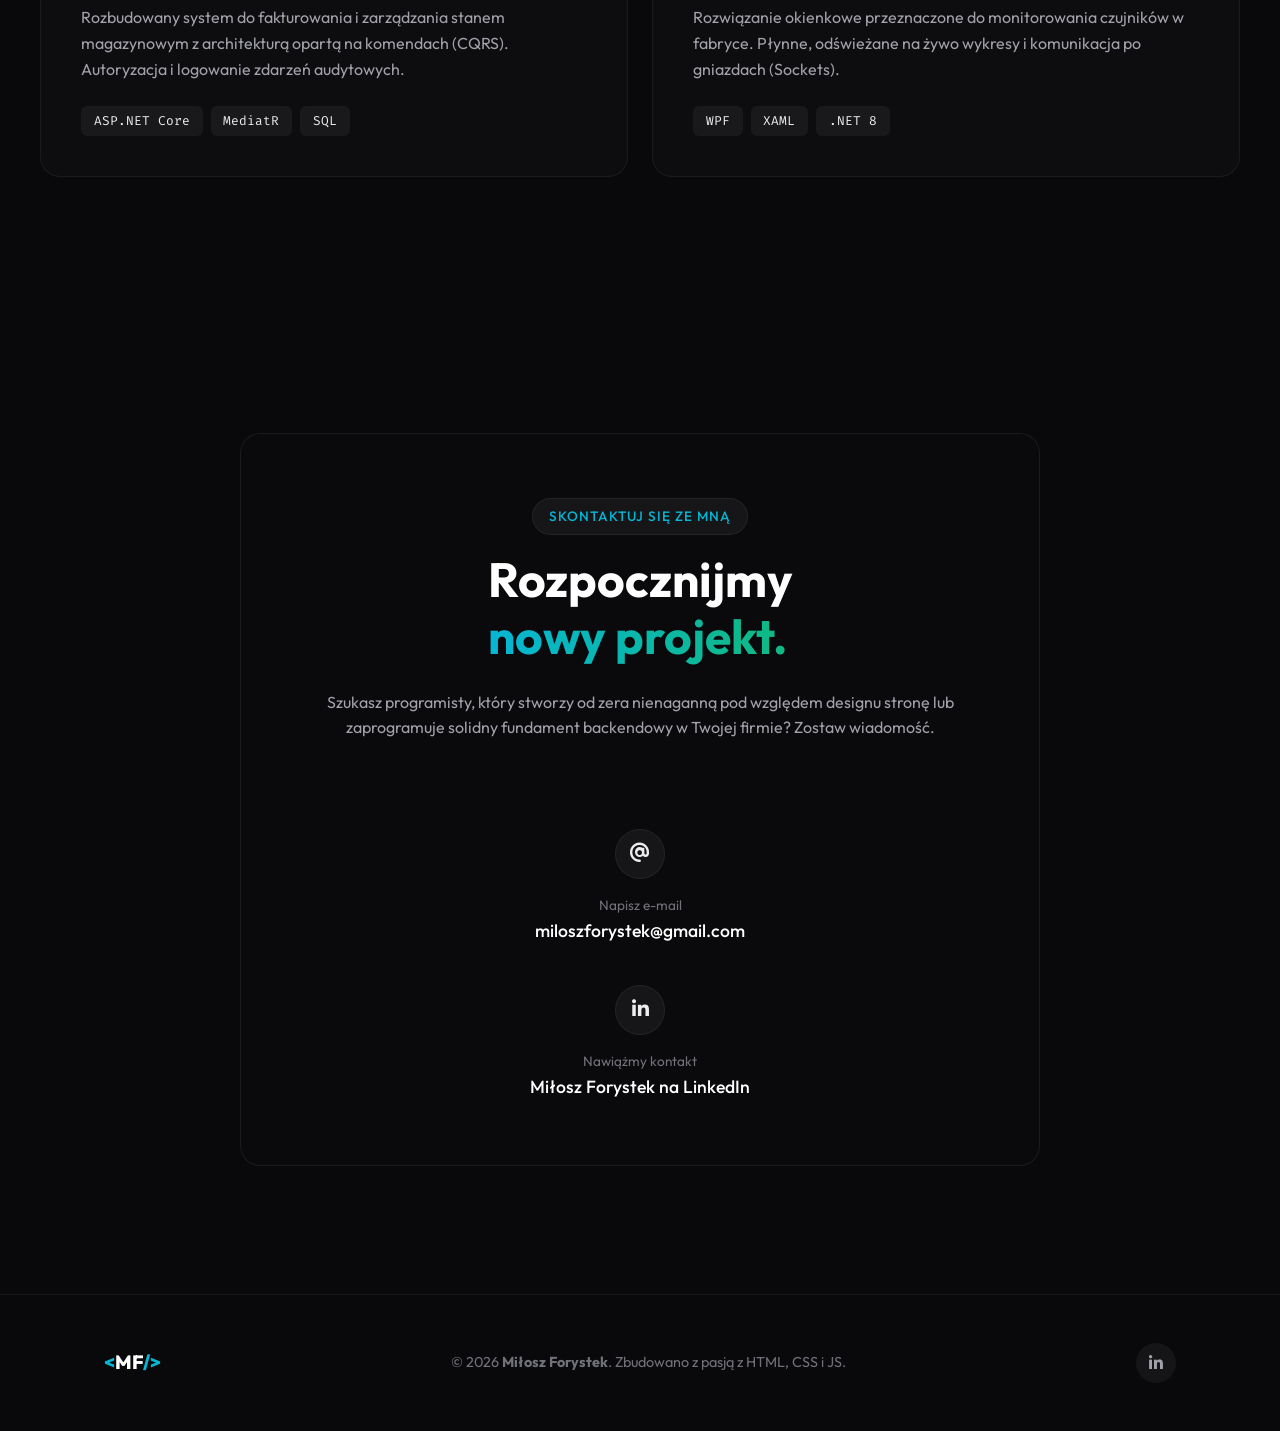
==== commit 1eaa2c49: "LinksFix" ====
--- a/index.html
+++ b/index.html
@@ -286,7 +286,7 @@
                             onerror="this.src='https://images.unsplash.com/photo-1596526131083-e8c638c9c6c7?q=80&w=800&h=500&auto=format&fit=crop';">
 
                         <div class="p-overlay">
-                            <a href="KwiatyUBasi/index.html" class="p-btn" target="_blank">
+                            <a href="KwiatyUBasi/index.html" class="p-btn">
                                 <i class="fa-solid fa-arrow-up-right-from-square"></i> Otwórz projekt
                             </a>
                         </div>
@@ -299,6 +299,11 @@
                         <div class="tech-tags">
                             <span>Vanilla JS</span><span>CSS Animations</span><span>HTML5 Semantics</span>
                         </div>
+                        <div style="margin-top: 2rem;">
+                            <a href="KwiatyUBasi/index.html" class="btn-secondary">
+                                <i class="fa-regular fa-eye"></i> Zobacz projekt
+                            </a>
+                        </div>
                     </div>
                 </div>
 
@@ -309,7 +314,7 @@
                             onerror="this.src='https://images.unsplash.com/photo-1590736704728-f4730bb30770?q=80&w=800&h=500&auto=format&fit=crop';">
 
                         <div class="p-overlay">
-                            <a href="PerfumeOfHaven/index.html" class="p-btn" target="_blank">
+                            <a href="PerfumeOfHaven/index.html" class="p-btn">
                                 <i class="fa-solid fa-arrow-up-right-from-square"></i> Otwórz projekt
                             </a>
                         </div>
@@ -323,6 +328,11 @@
                         <div class="tech-tags">
                             <span>Flex/Grid</span><span>Dynamic UI Modals</span><span>Intersection Observer</span>
                         </div>
+                        <div style="margin-top: 2rem;">
+                            <a href="PerfumeOfHaven/index.html" class="btn-secondary">
+                                <i class="fa-regular fa-eye"></i> Zobacz projekt
+                            </a>
+                        </div>
                     </div>
                 </div>
 
@@ -333,7 +343,7 @@
                             onerror="this.src='https://images.unsplash.com/photo-1596526131083-e8c638c9c6c7?q=80&w=800&h=500&auto=format&fit=crop';">
 
                         <div class="p-overlay">
-                            <a href="LucasBarberShop/index.html" class="p-btn" target="_blank">
+                            <a href="LucasBarberShop/index.html" class="p-btn">
                                 <i class="fa-solid fa-arrow-up-right-from-square"></i> Otwórz projekt
                             </a>
                         </div>
@@ -347,6 +357,11 @@
                         <div class="tech-tags">
                             <span>HTML5</span><span>CSS Animations</span><span>Vanilla JS</span>
                         </div>
+                        <div style="margin-top: 2rem;">
+                            <a href="LucasBarberShop/index.html" class="btn-secondary">
+                                <i class="fa-regular fa-eye"></i> Zobacz projekt
+                            </a>
+                        </div>
                     </div>
                 </div>
 
@@ -357,7 +372,7 @@
                             onerror="this.src='https://images.unsplash.com/photo-1596526131083-e8c638c9c6c7?q=80&w=800&h=500&auto=format&fit=crop';">
 
                         <div class="p-overlay">
-                            <a href="OmegaDetailing/index.html" class="p-btn" target="_blank">
+                            <a href="OmegaDetailing/index.html" class="p-btn">
                                 <i class="fa-solid fa-arrow-up-right-from-square"></i> Otwórz projekt
                             </a>
                         </div>
@@ -371,6 +386,11 @@
                         <div class="tech-tags">
                             <span>HTML5</span><span>Glassmorphism</span><span>Vanilla JS Observers</span>
                         </div>
+                        <div style="margin-top: 2rem;">
+                            <a href="OmegaDetailing/index.html" class="btn-secondary">
+                                <i class="fa-regular fa-eye"></i> Zobacz projekt
+                            </a>
+                        </div>
                     </div>
                 </div>
 
@@ -416,7 +436,7 @@
 
                     <ul class="c-methods">
                         <li>
-                            <div class="c-icon"><i class="fa-solid fa-at"></i></div>
+                            <a href="mailto:miloszforystek@gmail.com" class="c-icon"><i class="fa-solid fa-at"></i></a>
                             <div class="c-text">
                                 <span class="c-label">Napisz e-mail</span>
                                 <a href="mailto:miloszforystek@gmail.com">miloszforystek@gmail.com</a>
@@ -424,7 +444,8 @@
                         </li>
 
                         <li>
-                            <div class="c-icon"><i class="fa-brands fa-linkedin-in"></i></div>
+                            <a href="https://www.linkedin.com/in/mi%C5%82osz-forystek-0b20862b1/" target="_blank"
+                                rel="noopener noreferrer" class="c-icon"><i class="fa-brands fa-linkedin-in"></i></a>
                             <div class="c-text">
                                 <span class="c-label">Nawiążmy kontakt</span>
                                 <a href="https://www.linkedin.com/in/mi%C5%82osz-forystek-0b20862b1/" target="_blank"
@@ -445,8 +466,8 @@
                 <p>&copy; 2026 <strong>Miłosz Forystek</strong>. Zbudowano z pasją z HTML, CSS i JS.</p>
             </div>
             <div class="f-socials">
-                <a href="https://www.linkedin.com/in/miłosz-forystek-0b20862b1/" class="social-link"><i
-                        class="fa-brands fa-linkedin-in"></i></a>
+                <a href="https://www.linkedin.com/in/mi%C5%82osz-forystek-0b20862b1/" class="social-link"
+                    target="_blank" rel="noopener noreferrer"><i class="fa-brands fa-linkedin-in"></i></a>
             </div>
         </div>
     </footer>
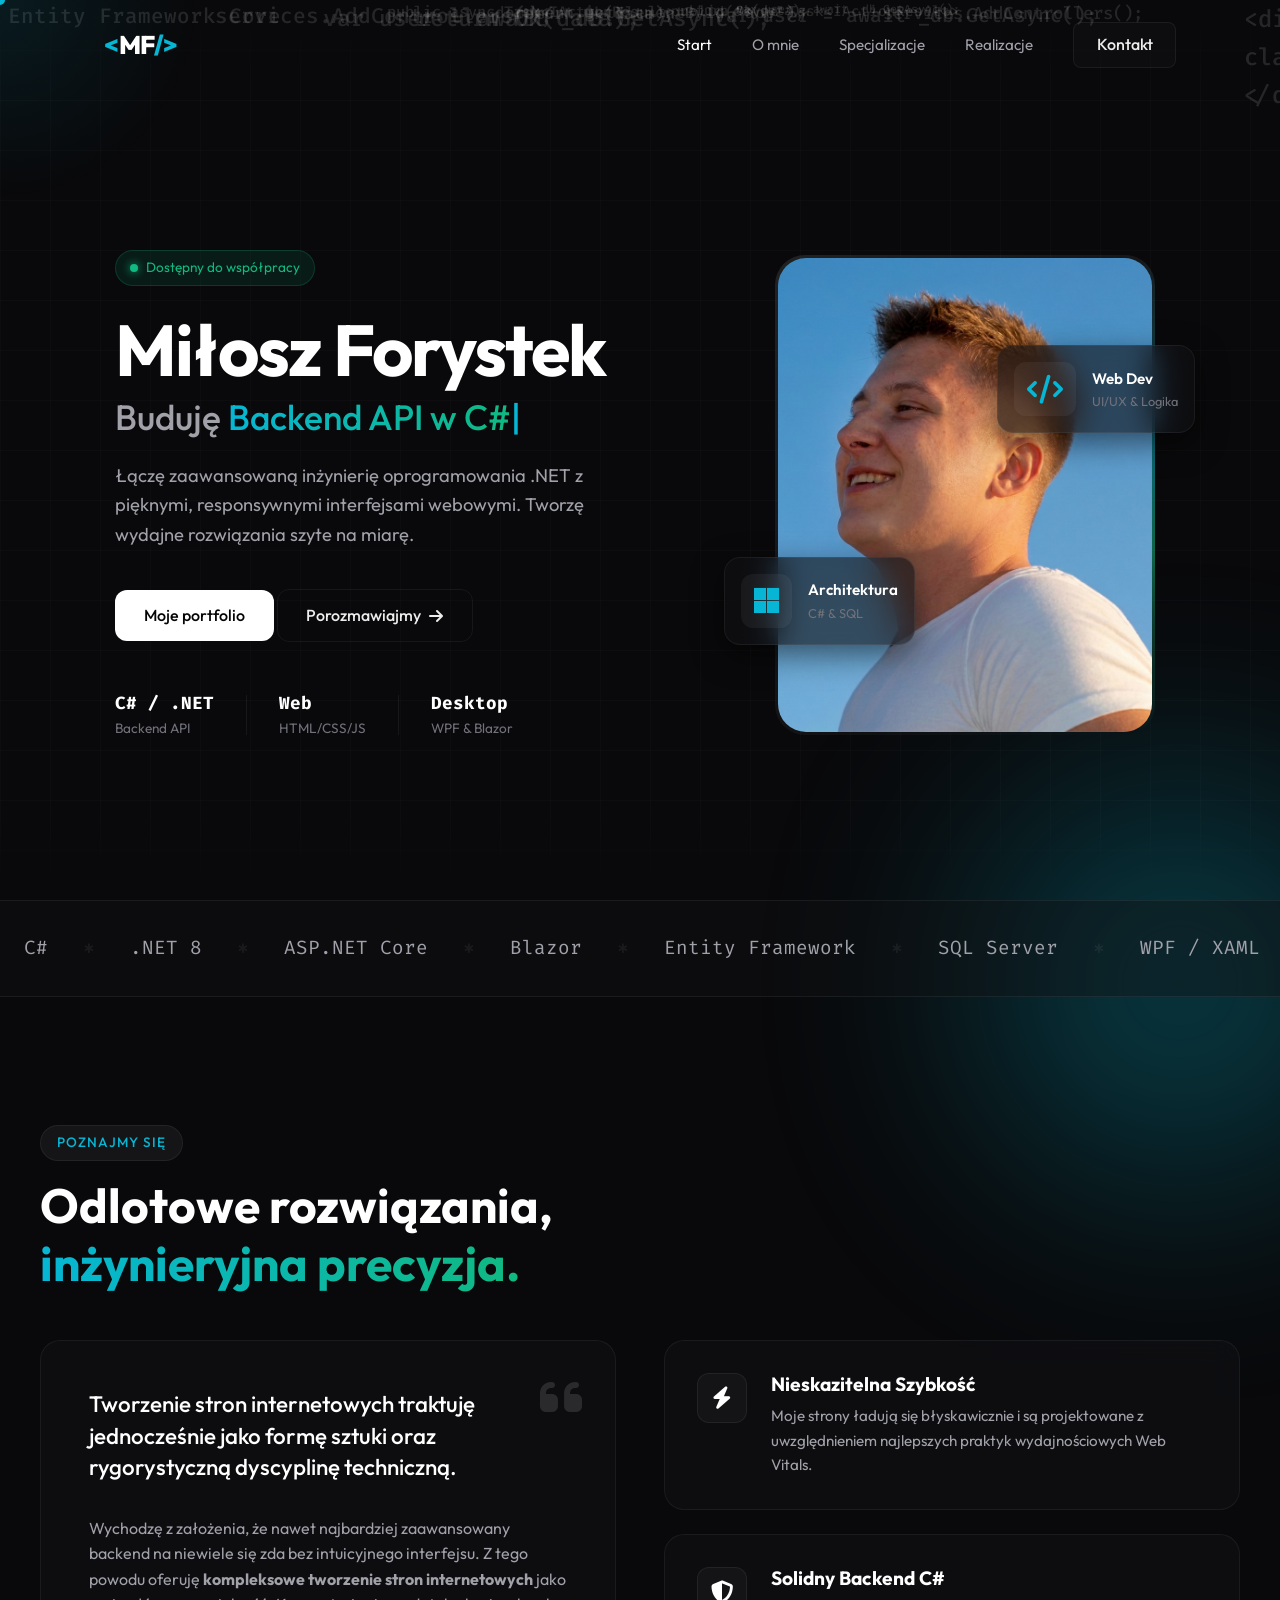
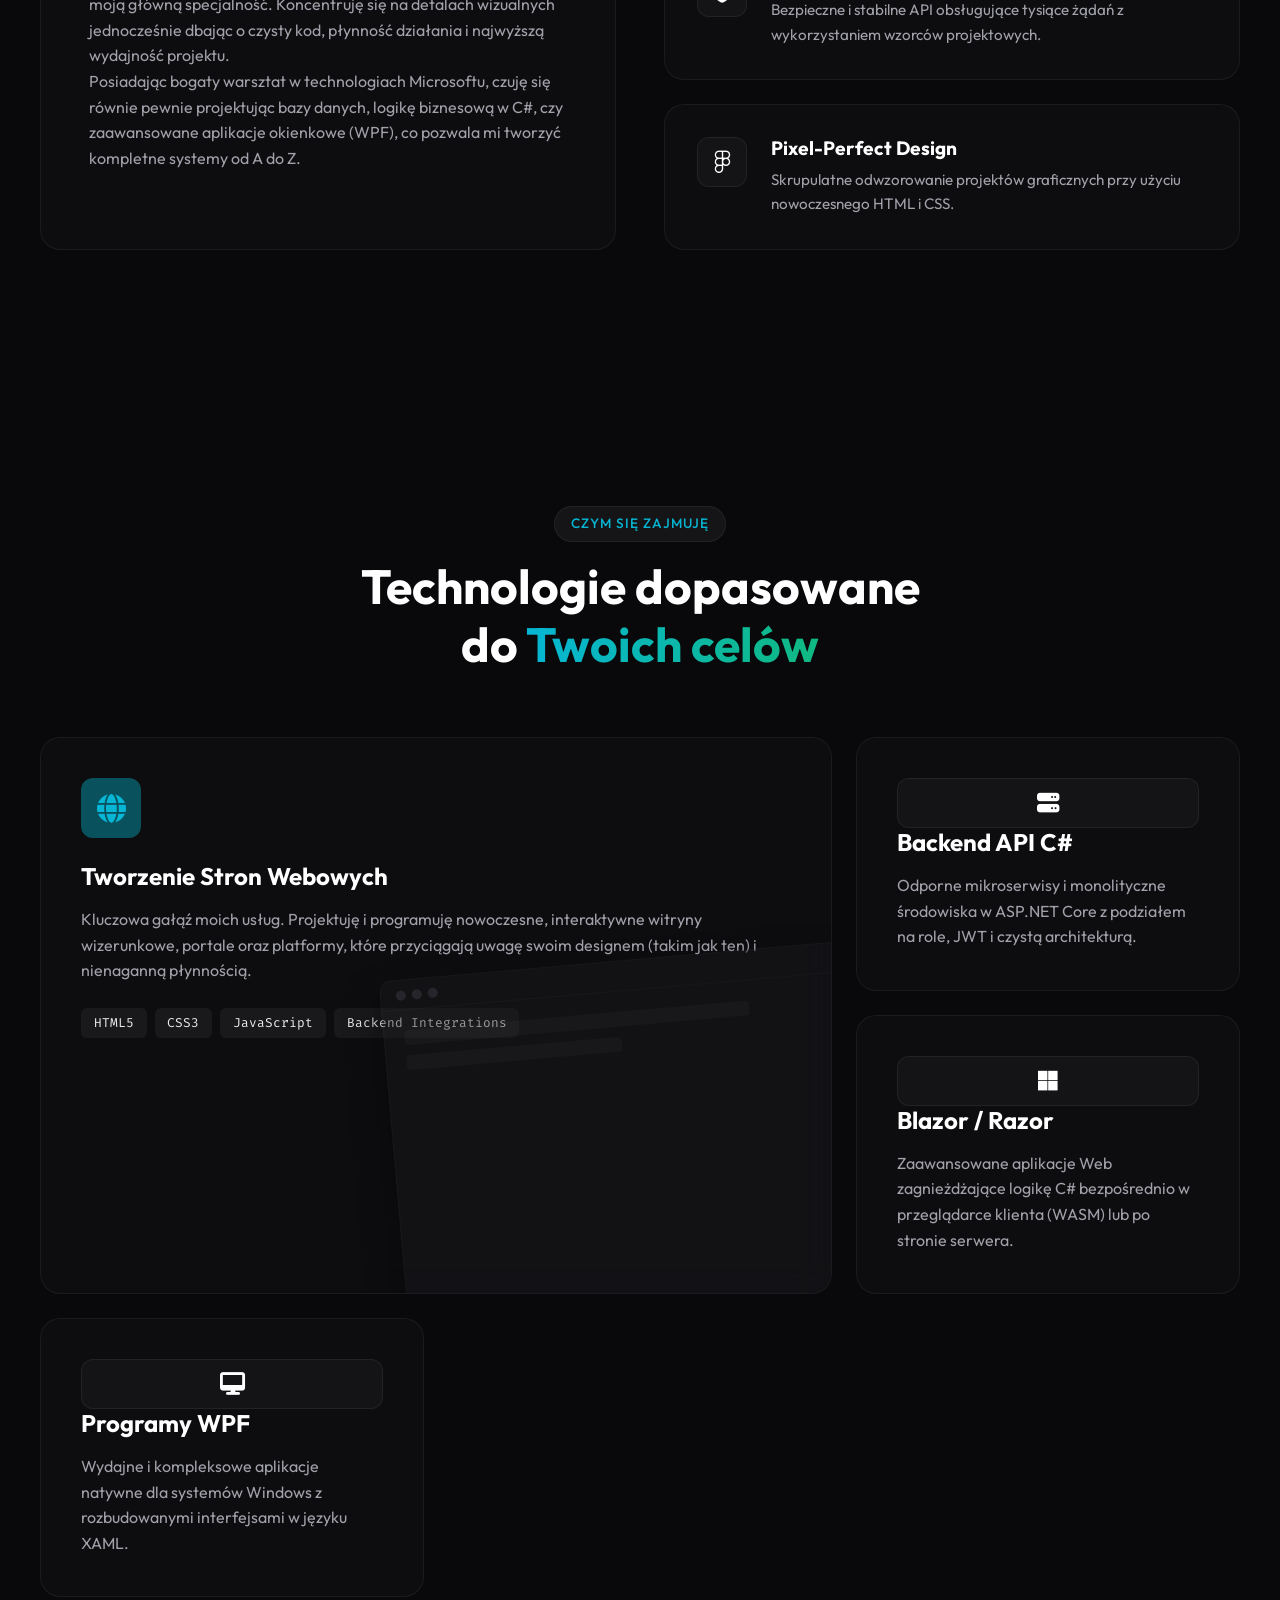
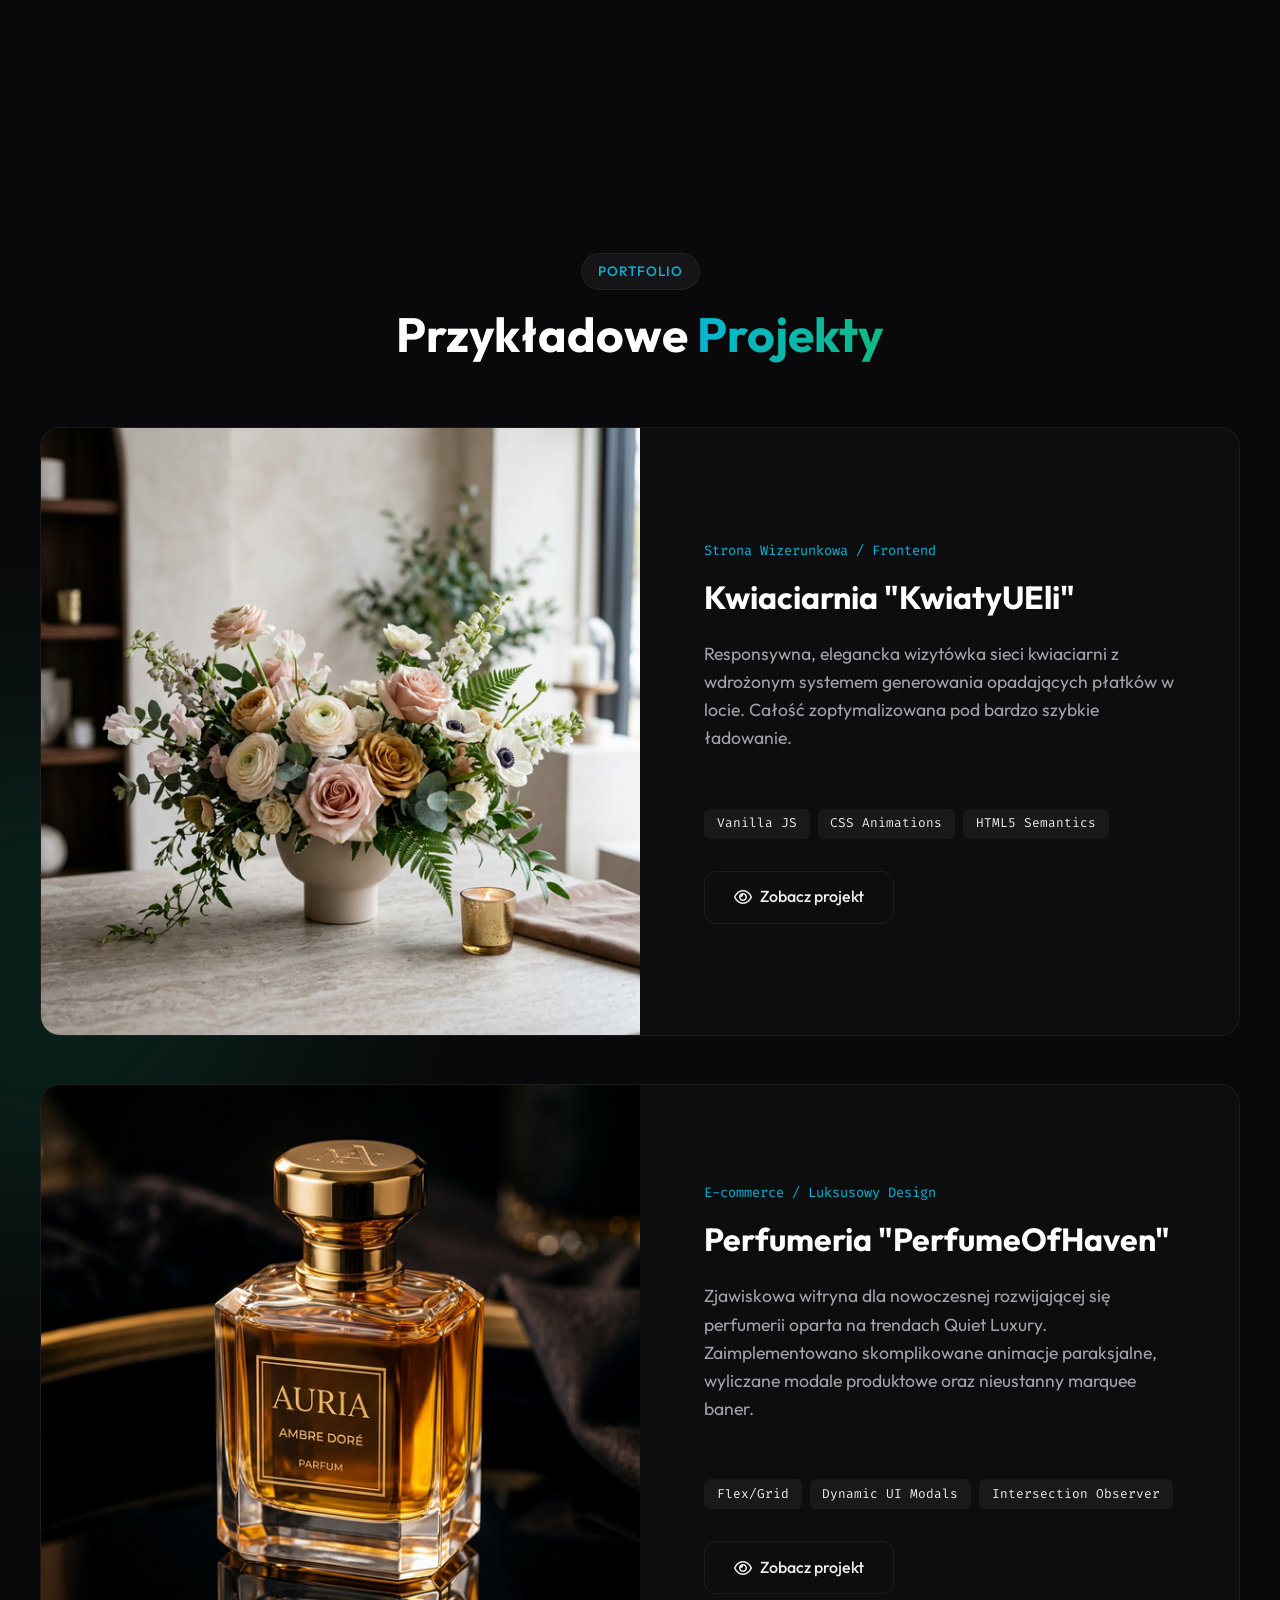
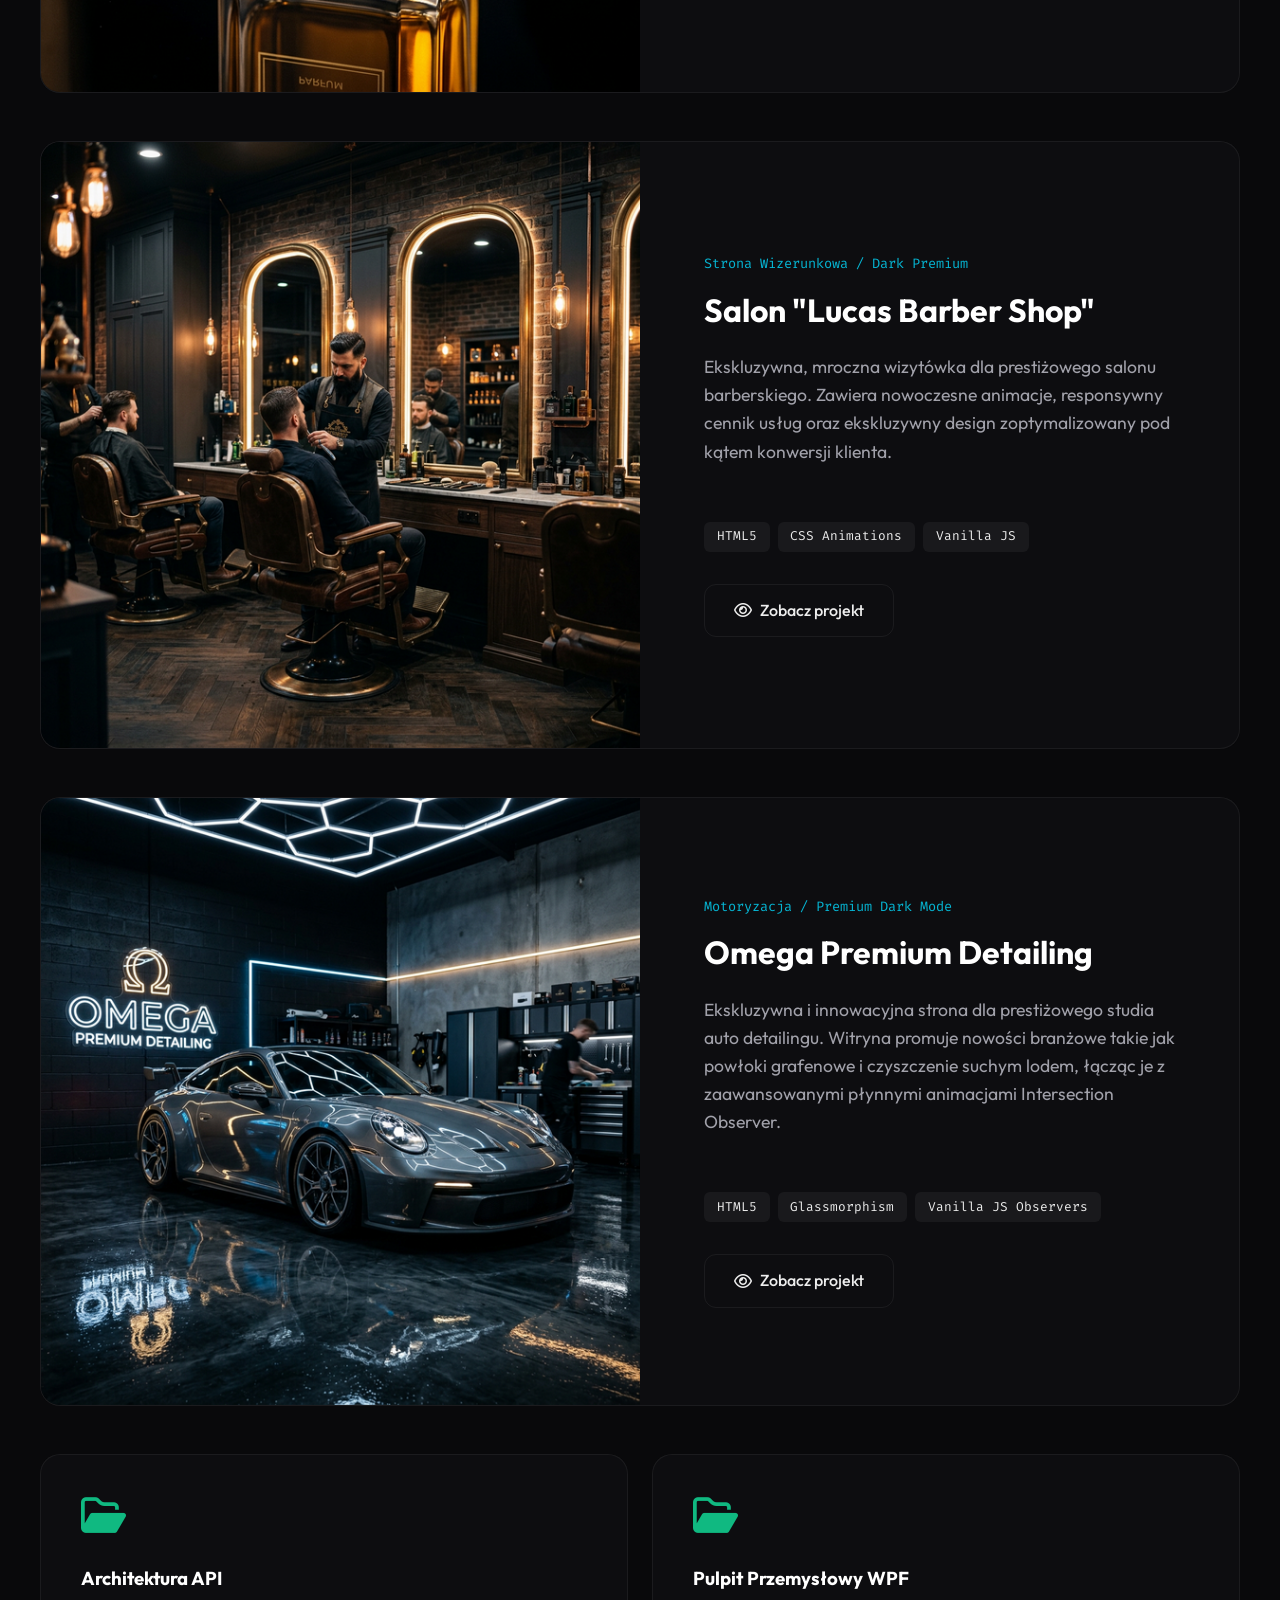
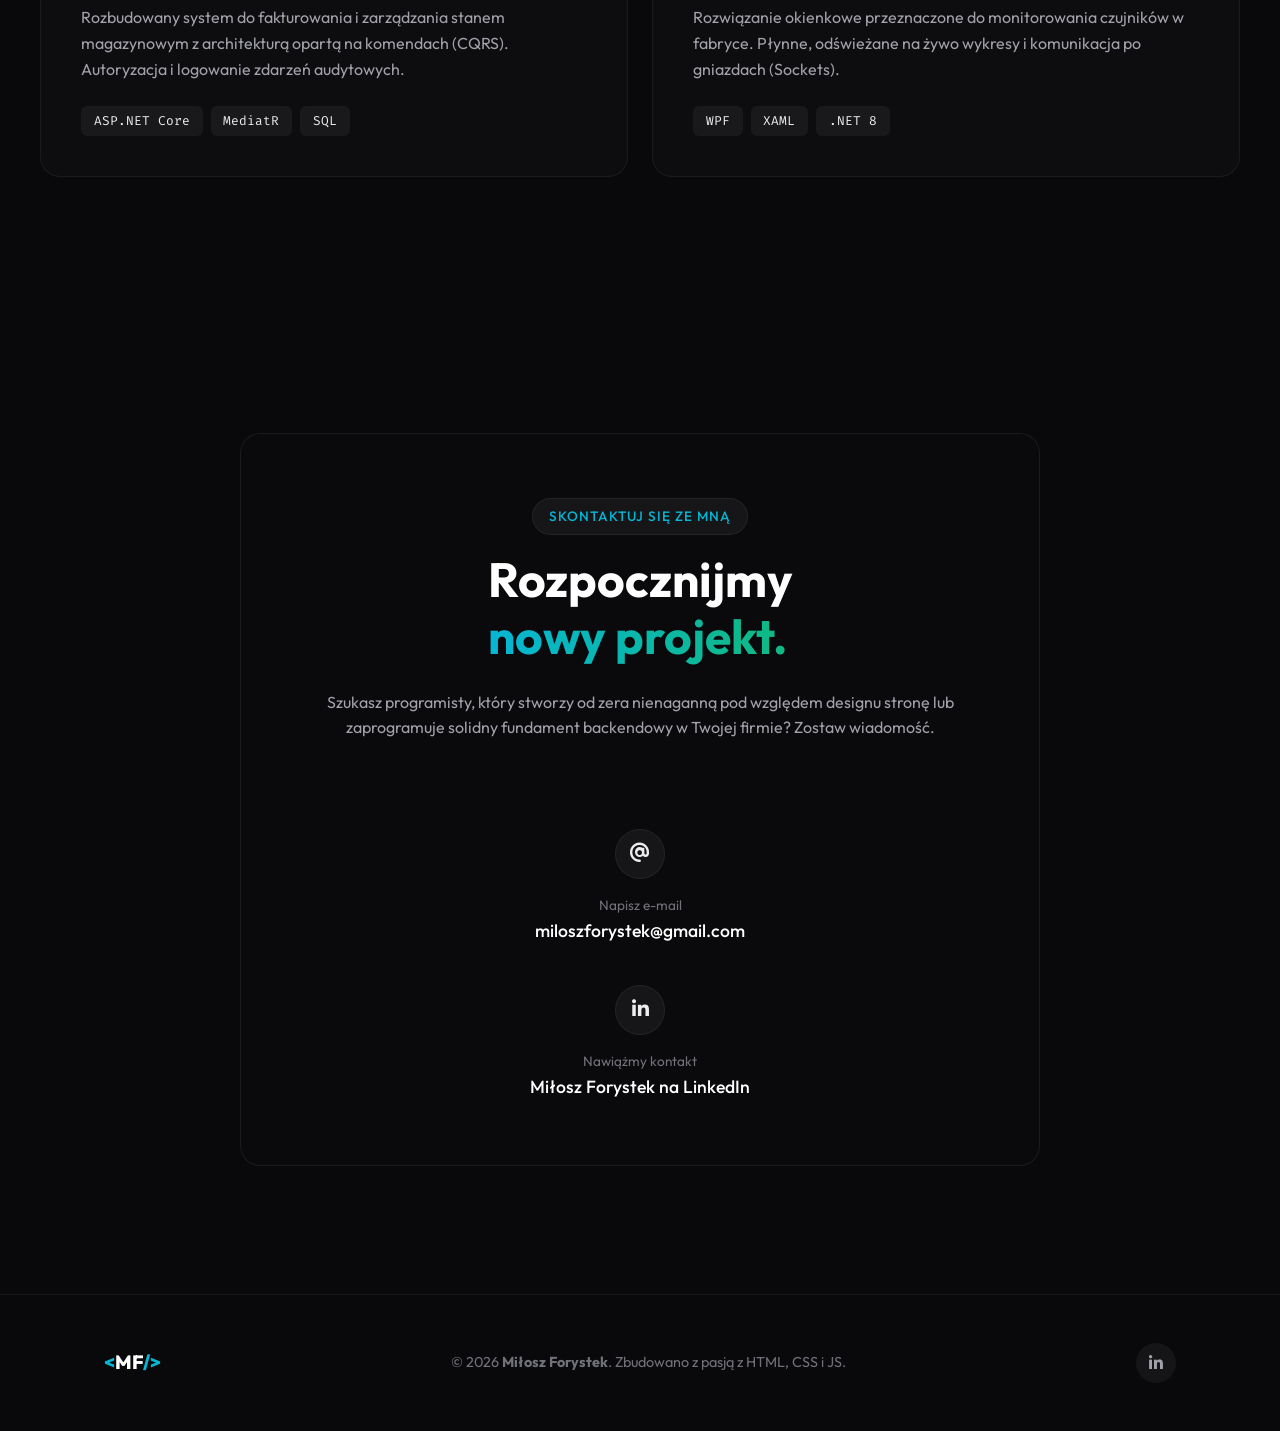
==== commit 935acab7: "Ela" ====
--- a/index.html
+++ b/index.html
@@ -282,25 +282,25 @@
                 <!-- Highlighted Project 1 -->
                 <div class="project-featured glass-panel reveal-up">
                     <div class="p-featured-image hover-tilt">
-                        <img src="KwiatyUBasi/assets/images/hero_banner.png" alt="Kwiaty U Basi"
+                        <img src="KwiatyUEli/assets/images/hero_banner.png" alt="KwiatyUEli"
                             onerror="this.src='https://images.unsplash.com/photo-1596526131083-e8c638c9c6c7?q=80&w=800&h=500&auto=format&fit=crop';">
 
                         <div class="p-overlay">
-                            <a href="KwiatyUBasi/index.html" class="p-btn">
+                            <a href="KwiatyUEli/index.html" class="p-btn">
                                 <i class="fa-solid fa-arrow-up-right-from-square"></i> Otwórz projekt
                             </a>
                         </div>
                     </div>
                     <div class="p-featured-info">
                         <div class="p-category">Strona Wizerunkowa / Frontend</div>
-                        <h3>Kwiaciarnia "Kwiaty U Basi"</h3>
+                        <h3>Kwiaciarnia "KwiatyUEli"</h3>
                         <p>Responsywna, elegancka wizytówka sieci kwiaciarni z wdrożonym systemem generowania
                             opadających płatków w locie. Całość zoptymalizowana pod bardzo szybkie ładowanie.</p>
                         <div class="tech-tags">
                             <span>Vanilla JS</span><span>CSS Animations</span><span>HTML5 Semantics</span>
                         </div>
-                        <div style="margin-top: 2rem;">
-                            <a href="KwiatyUBasi/index.html" class="btn-secondary">
+                        <div class="p-action-wrapper" style="margin-top: 2rem;">
+                            <a href="KwiatyUEli/index.html" class="btn-secondary">
                                 <i class="fa-regular fa-eye"></i> Zobacz projekt
                             </a>
                         </div>
@@ -328,7 +328,7 @@
                         <div class="tech-tags">
                             <span>Flex/Grid</span><span>Dynamic UI Modals</span><span>Intersection Observer</span>
                         </div>
-                        <div style="margin-top: 2rem;">
+                        <div class="p-action-wrapper" style="margin-top: 2rem;">
                             <a href="PerfumeOfHaven/index.html" class="btn-secondary">
                                 <i class="fa-regular fa-eye"></i> Zobacz projekt
                             </a>
@@ -357,7 +357,7 @@
                         <div class="tech-tags">
                             <span>HTML5</span><span>CSS Animations</span><span>Vanilla JS</span>
                         </div>
-                        <div style="margin-top: 2rem;">
+                        <div class="p-action-wrapper" style="margin-top: 2rem;">
                             <a href="LucasBarberShop/index.html" class="btn-secondary">
                                 <i class="fa-regular fa-eye"></i> Zobacz projekt
                             </a>
@@ -386,7 +386,7 @@
                         <div class="tech-tags">
                             <span>HTML5</span><span>Glassmorphism</span><span>Vanilla JS Observers</span>
                         </div>
-                        <div style="margin-top: 2rem;">
+                        <div class="p-action-wrapper" style="margin-top: 2rem;">
                             <a href="OmegaDetailing/index.html" class="btn-secondary">
                                 <i class="fa-regular fa-eye"></i> Zobacz projekt
                             </a>
--- a/style.css
+++ b/style.css
@@ -1003,6 +1003,17 @@
     margin-bottom: 2rem;
 }
 
+.p-action-wrapper {
+    display: flex;
+    justify-content: flex-start;
+}
+
+@media (max-width: 1024px) {
+    .p-action-wrapper {
+        justify-content: center;
+    }
+}
+
 .project-grid-2 {
     display: grid;
     grid-template-columns: 1fr 1fr;
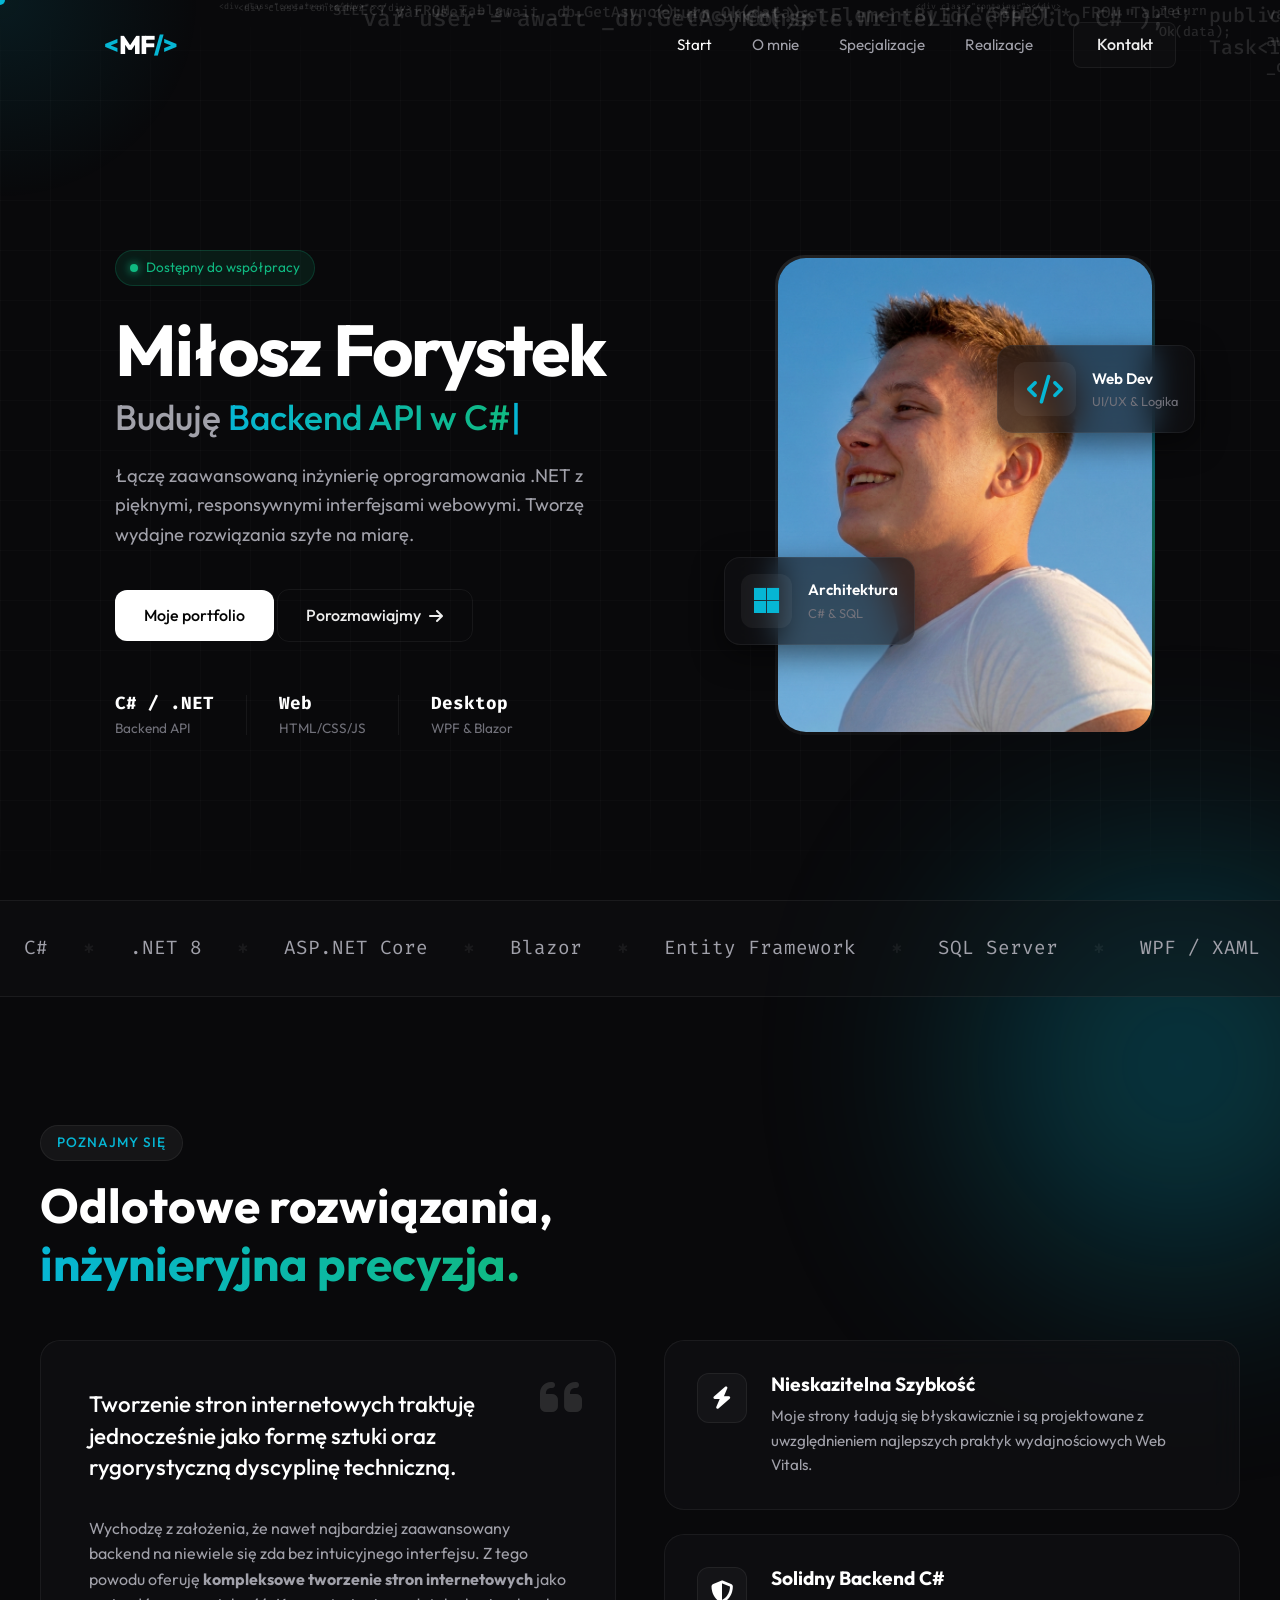
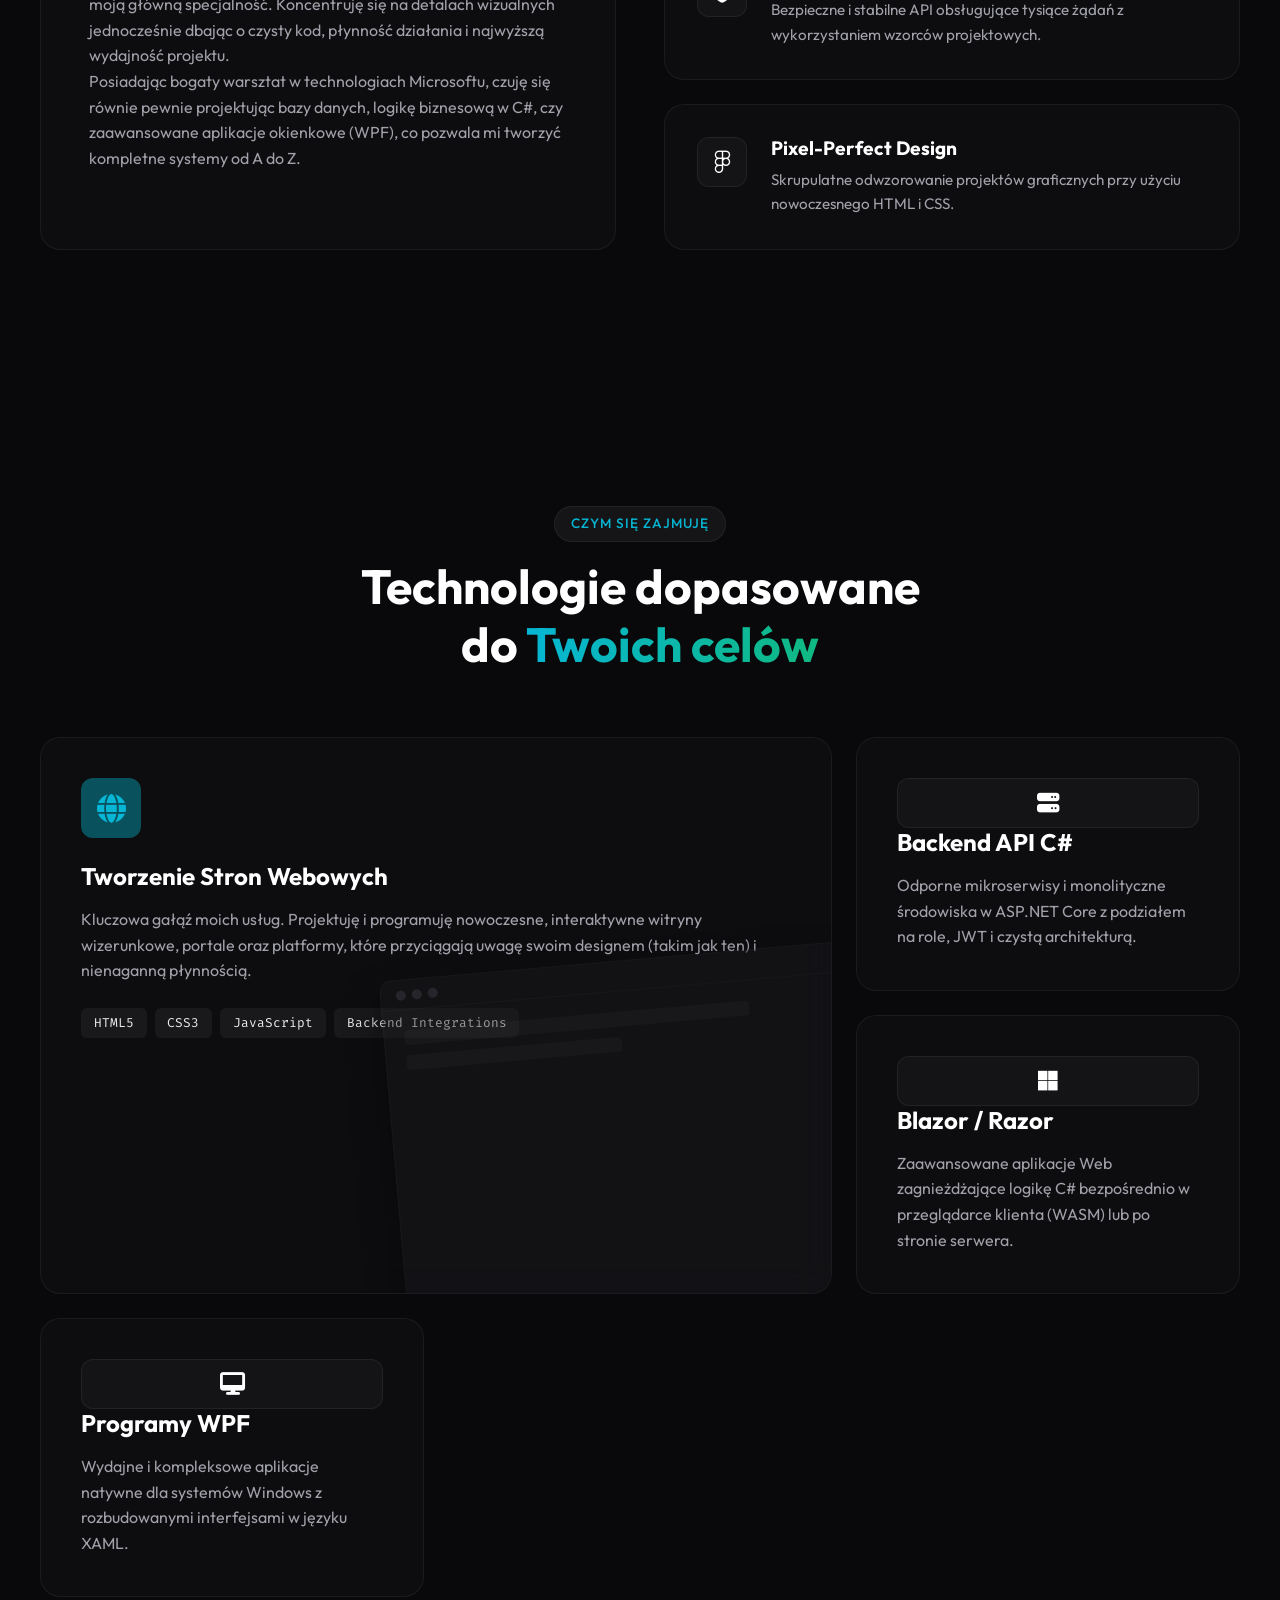
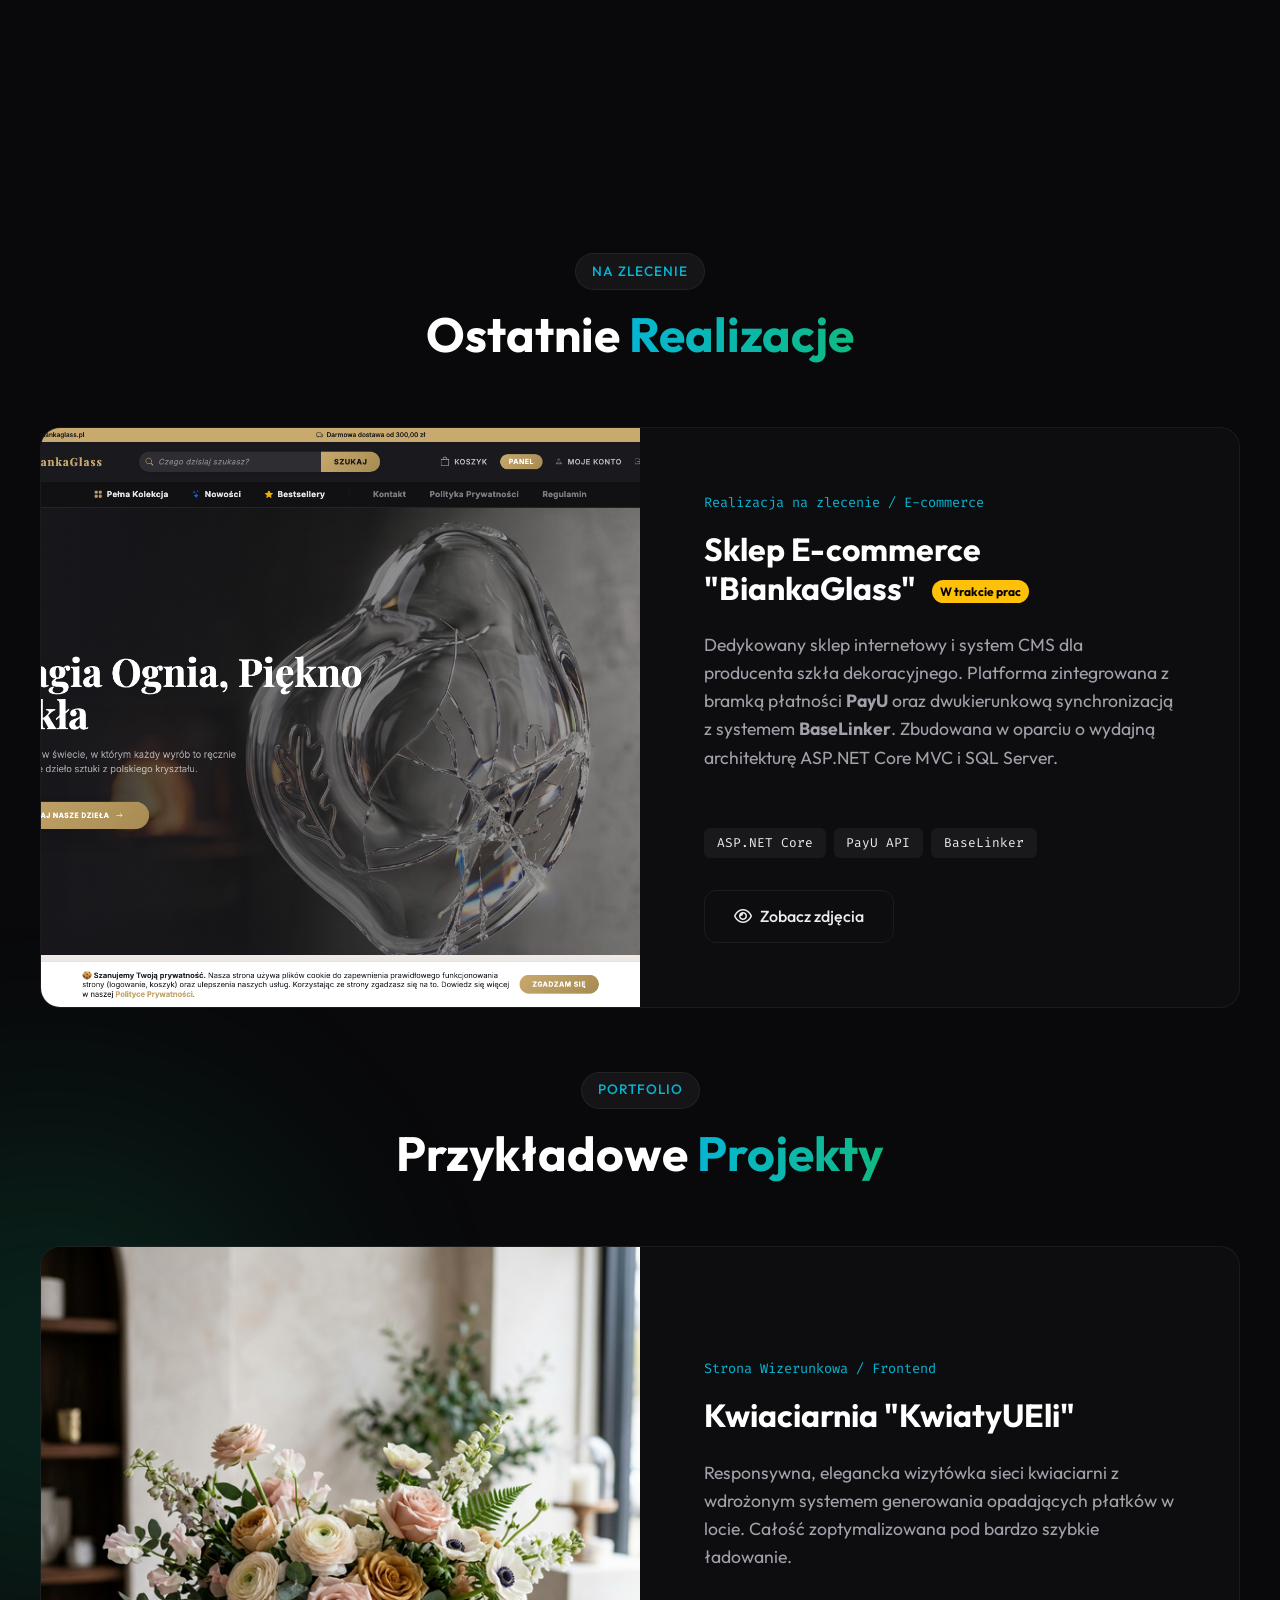
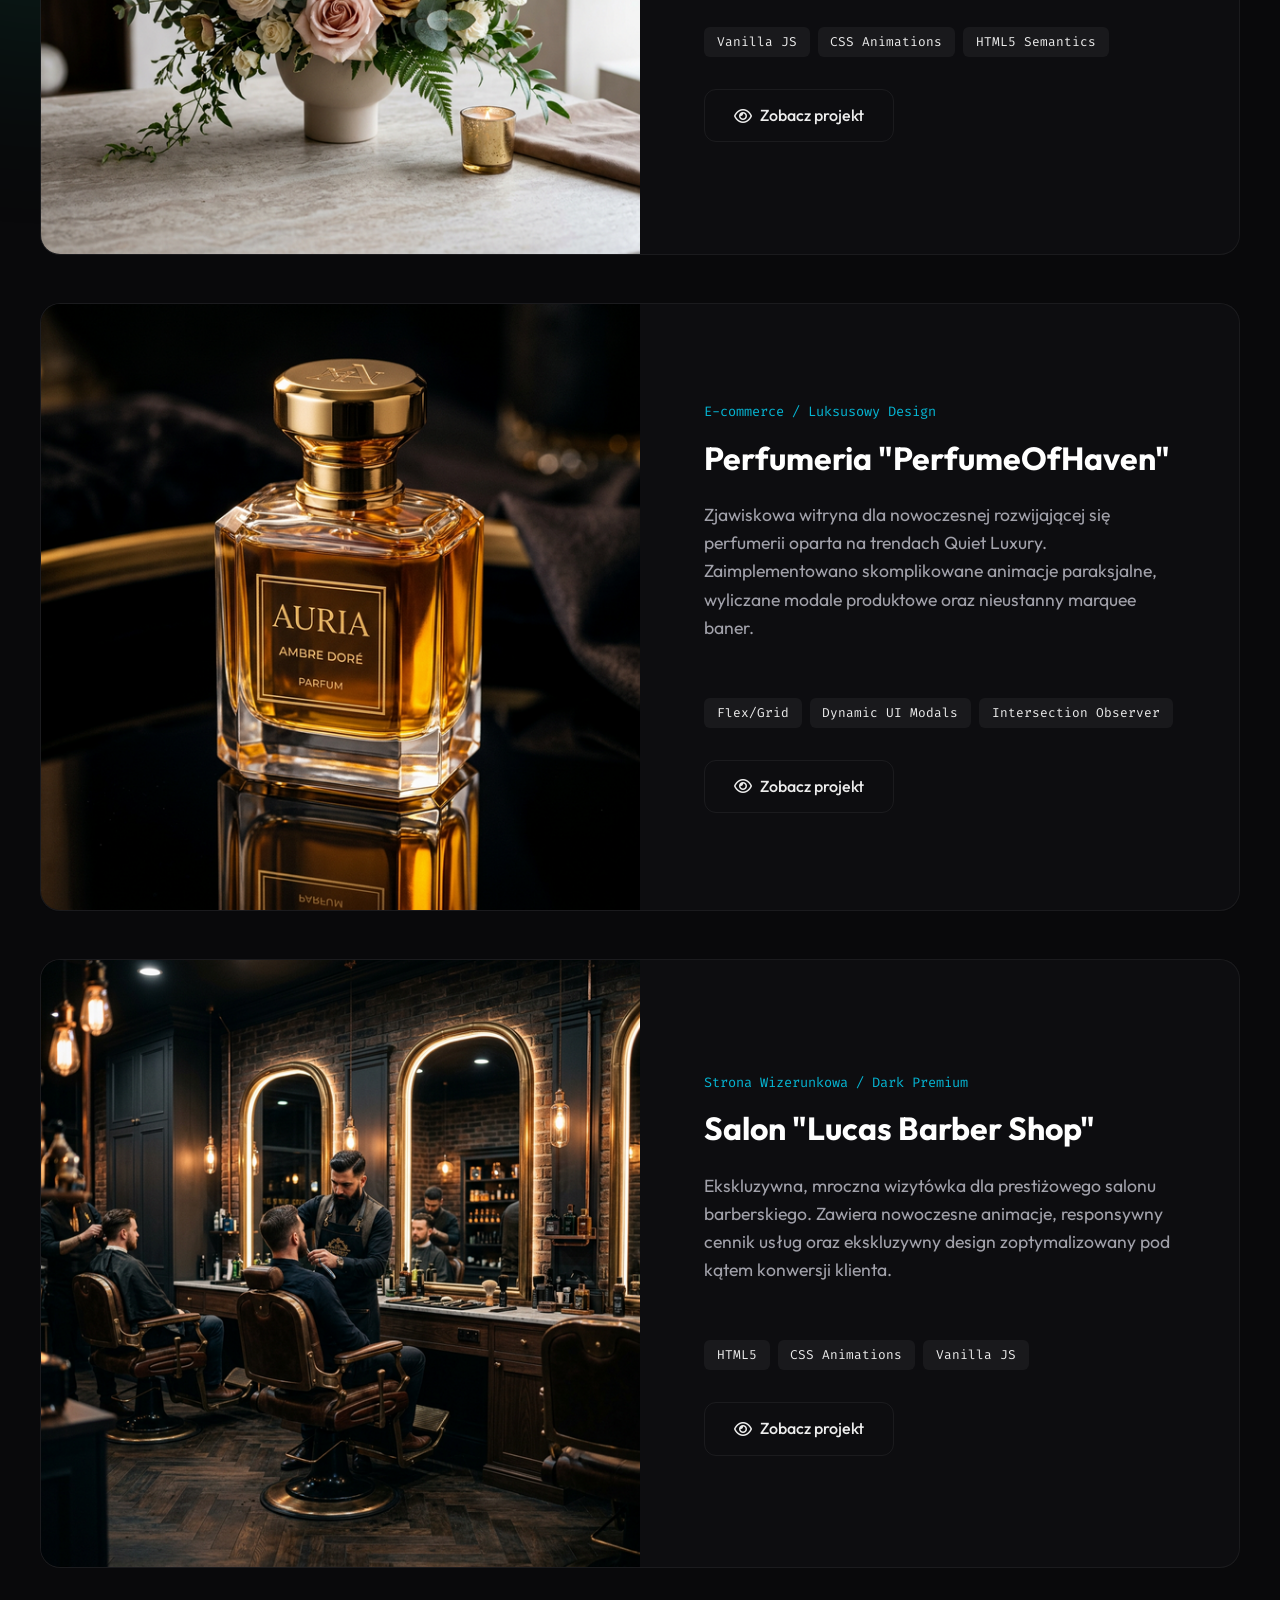
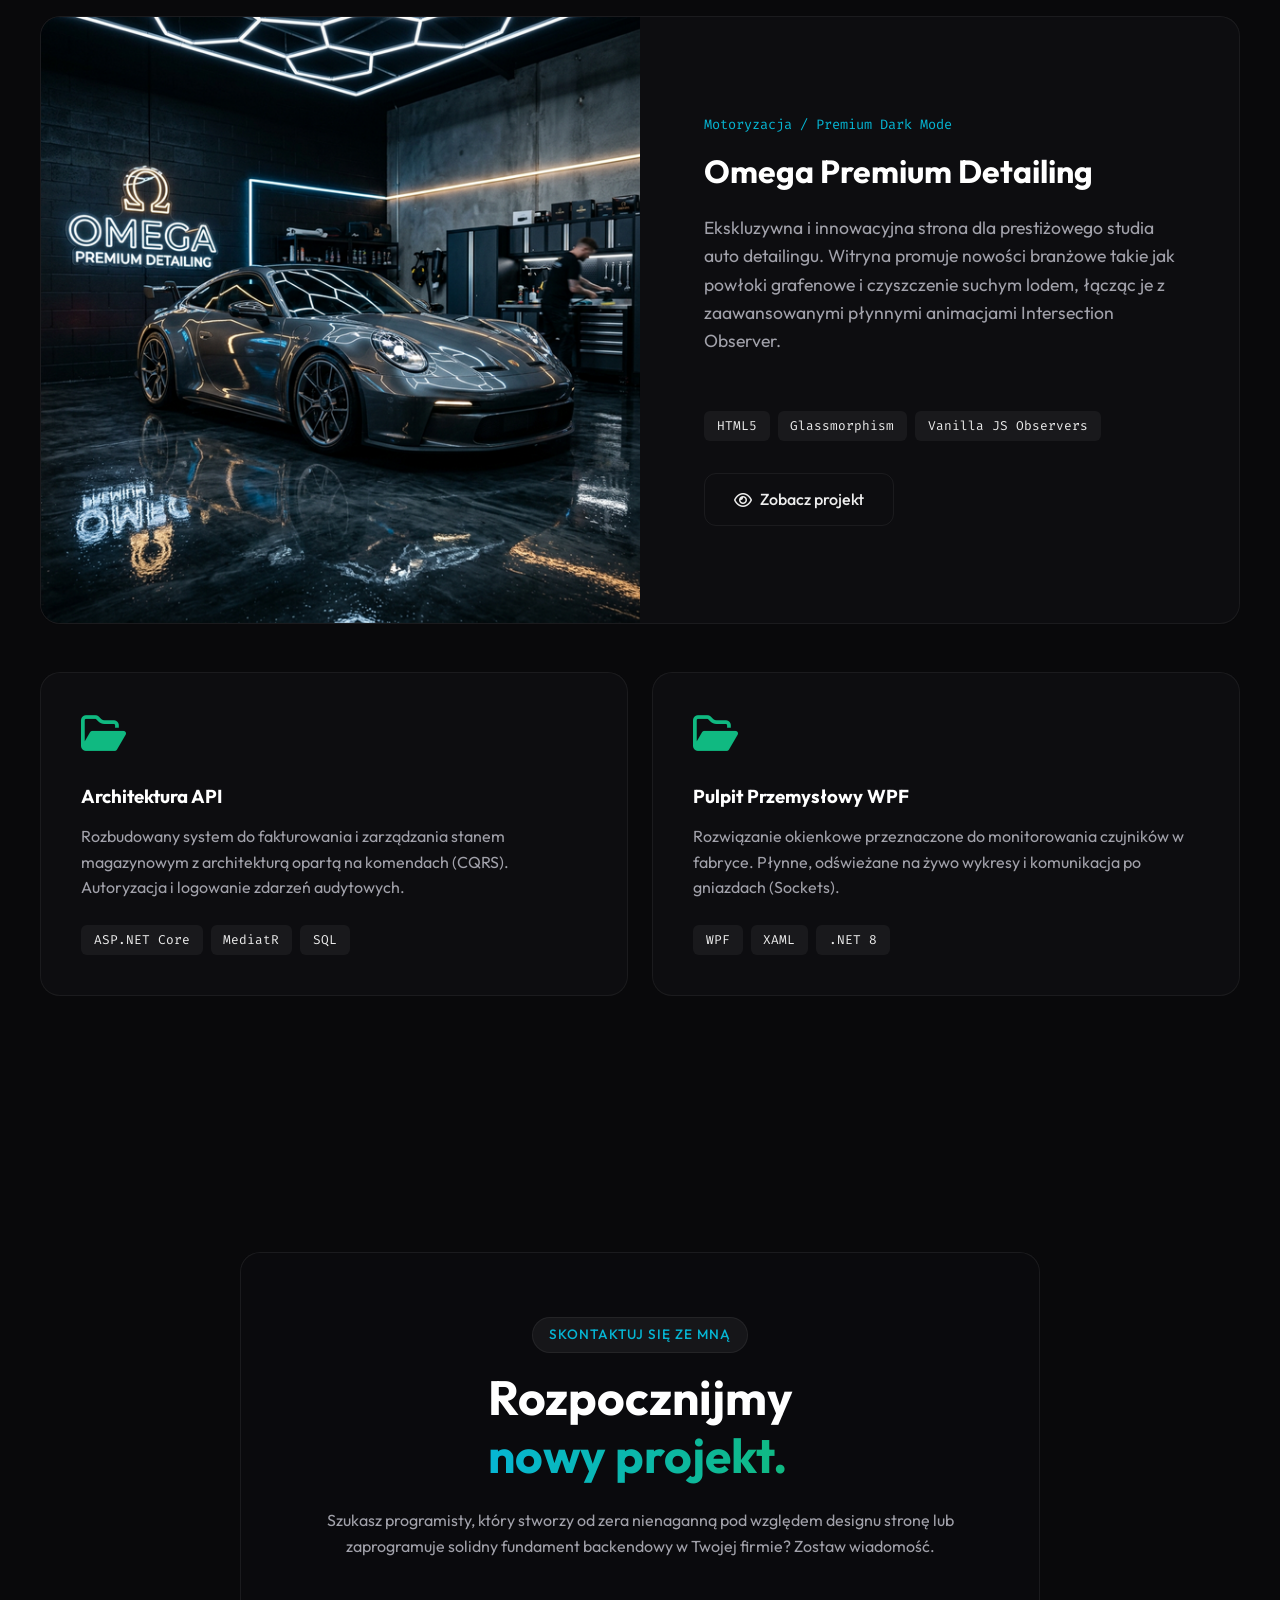
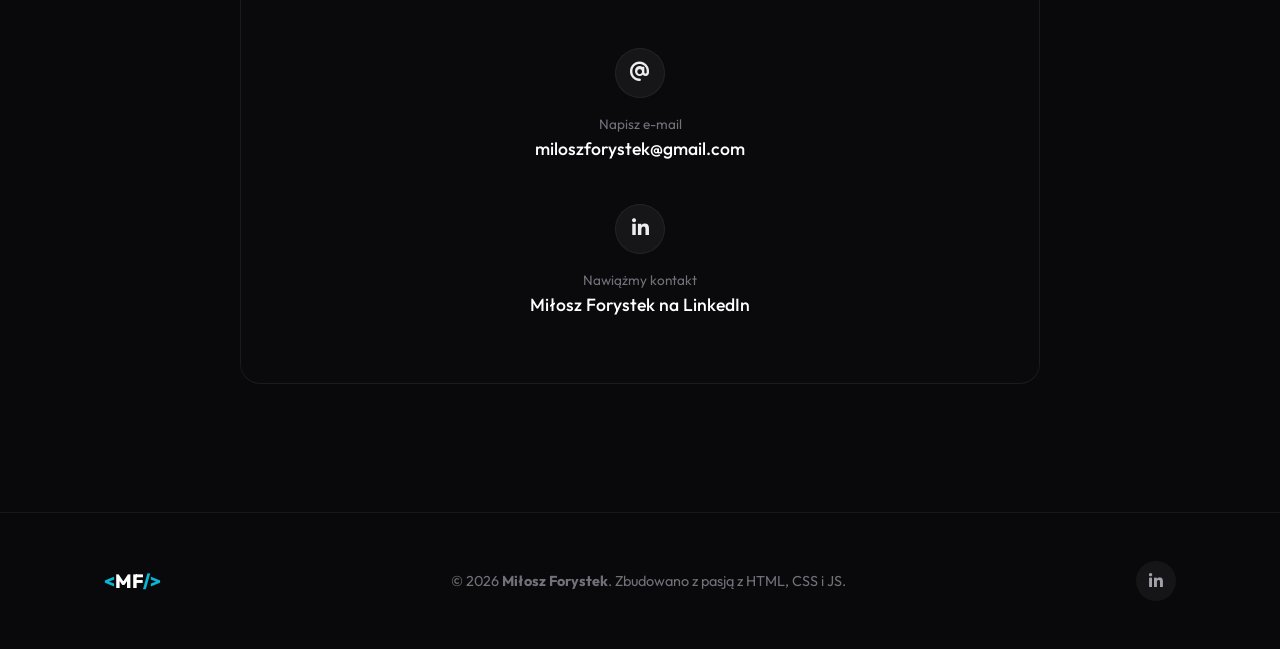
==== commit bf5516d0: "bianka" ====
--- a/index.html
+++ b/index.html
@@ -274,6 +274,40 @@
         <!-- Projects Section -->
         <section id="projects" class="projects container section-padding">
             <div class="text-center reveal-up">
+                <div class="section-badge">Na Zlecenie</div>
+                <h2 class="section-title">Ostatnie <span class="accent-gradient">Realizacje</span></h2>
+            </div>
+
+            <div class="projects-showcase" style="margin-bottom: 4rem;">
+                <!-- Highlighted Project 5 (BiankaGlass) -->
+                <div class="project-featured glass-panel reveal-up">
+                    <div class="p-featured-image hover-tilt">
+                        <img src="BiankaGlass/assets/home.png" alt="BiankaGlass E-commerce"
+                            onerror="this.src='https://images.unsplash.com/photo-1556742049-0cfed4f6a45d?q=80&w=800&h=500&auto=format&fit=crop';">
+
+                        <div class="p-overlay">
+                            <a href="BiankaGlass/index.html" class="p-btn">
+                                <i class="fa-solid fa-arrow-up-right-from-square"></i> Otwórz zdjęcia
+                            </a>
+                        </div>
+                    </div>
+                    <div class="p-featured-info">
+                        <div class="p-category">Realizacja na zlecenie / E-commerce</div>
+                        <h3>Sklep E-commerce "BiankaGlass" <span style="background:#ffc107; color:#000; padding:4px 8px; border-radius:12px; font-size:12px; margin-left:10px; font-weight:bold; vertical-align:middle;">W trakcie prac</span></h3>
+                        <p>Dedykowany sklep internetowy i system CMS dla producenta szkła dekoracyjnego. Platforma zintegrowana z bramką płatności <strong>PayU</strong> oraz dwukierunkową synchronizacją z systemem <strong>BaseLinker</strong>. Zbudowana w oparciu o wydajną architekturę ASP.NET Core MVC i SQL Server.</p>
+                        <div class="tech-tags">
+                            <span>ASP.NET Core</span><span>PayU API</span><span>BaseLinker</span>
+                        </div>
+                        <div class="p-action-wrapper" style="margin-top: 2rem;">
+                            <a href="BiankaGlass/index.html" class="btn-secondary">
+                                <i class="fa-regular fa-eye"></i> Zobacz zdjęcia
+                            </a>
+                        </div>
+                    </div>
+                </div>
+            </div>
+
+            <div class="text-center reveal-up">
                 <div class="section-badge">Portfolio</div>
                 <h2 class="section-title">Przykładowe <span class="accent-gradient">Projekty</span></h2>
             </div>
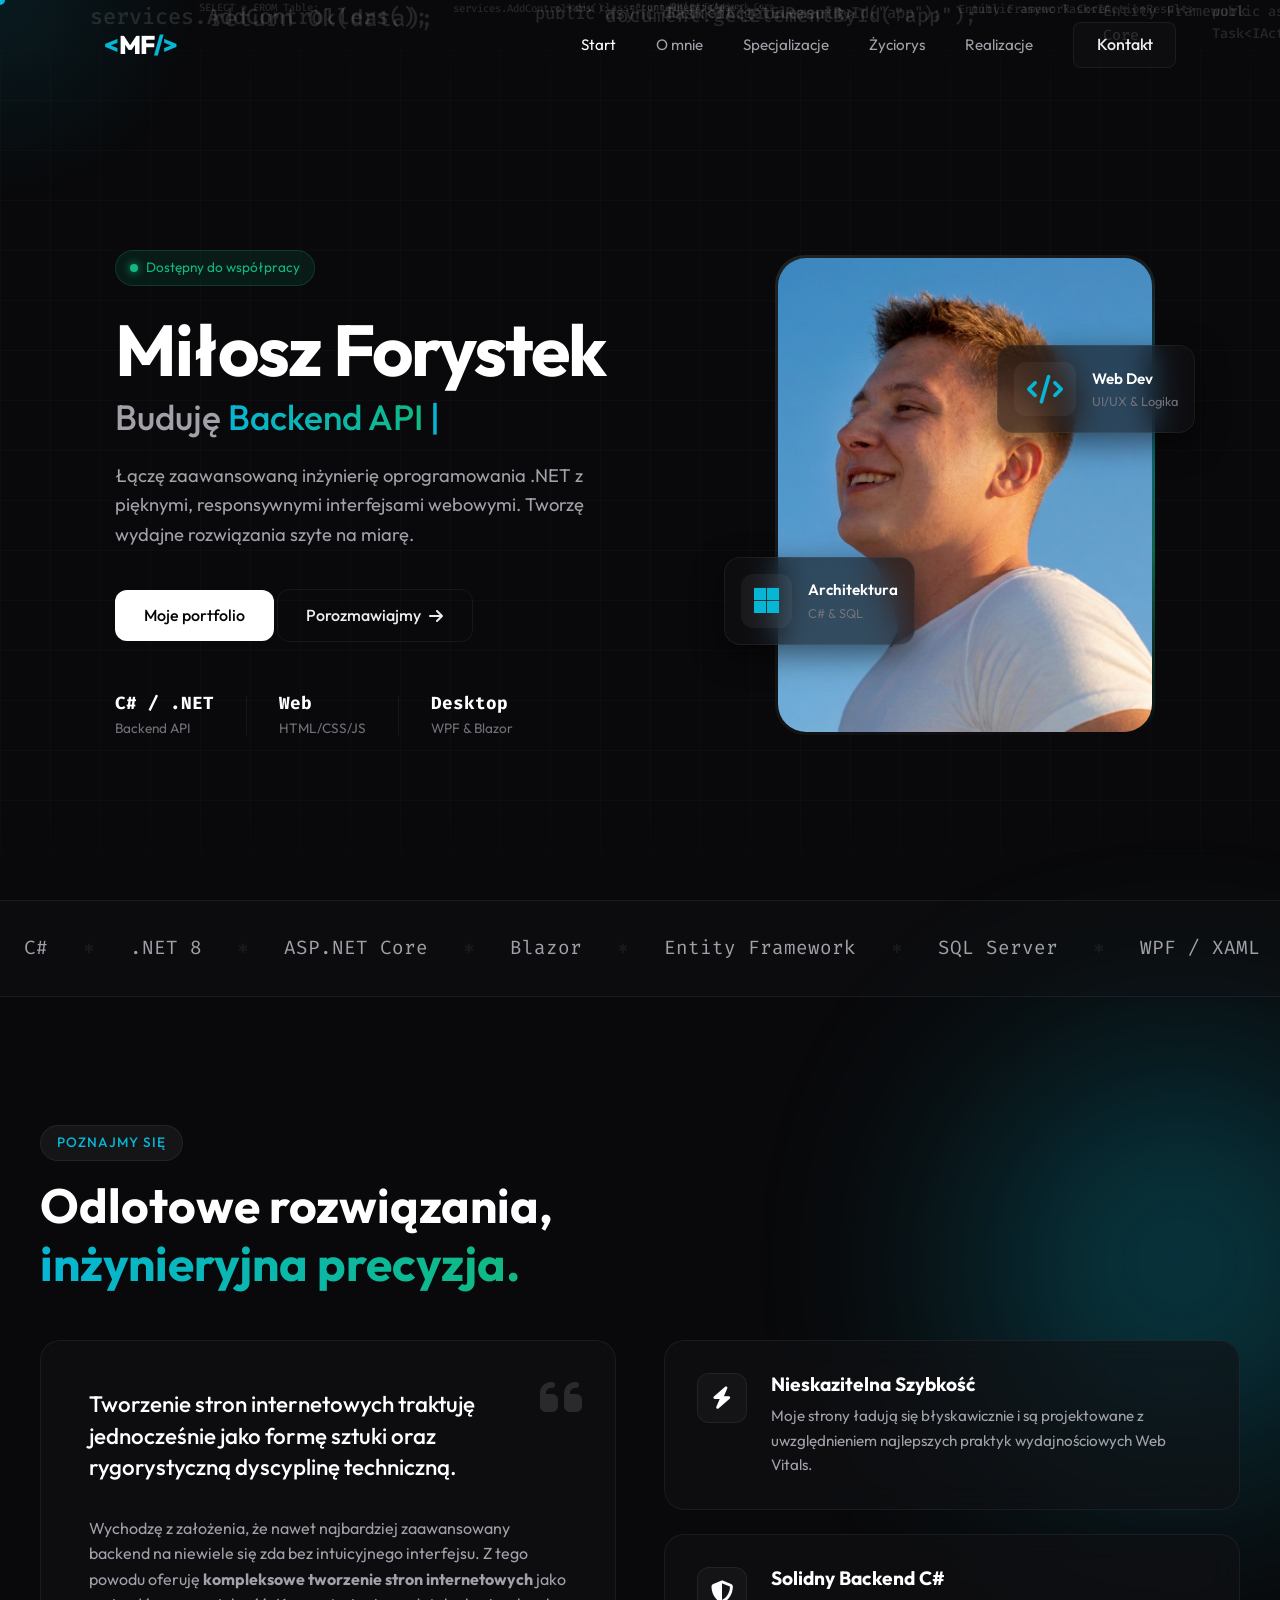
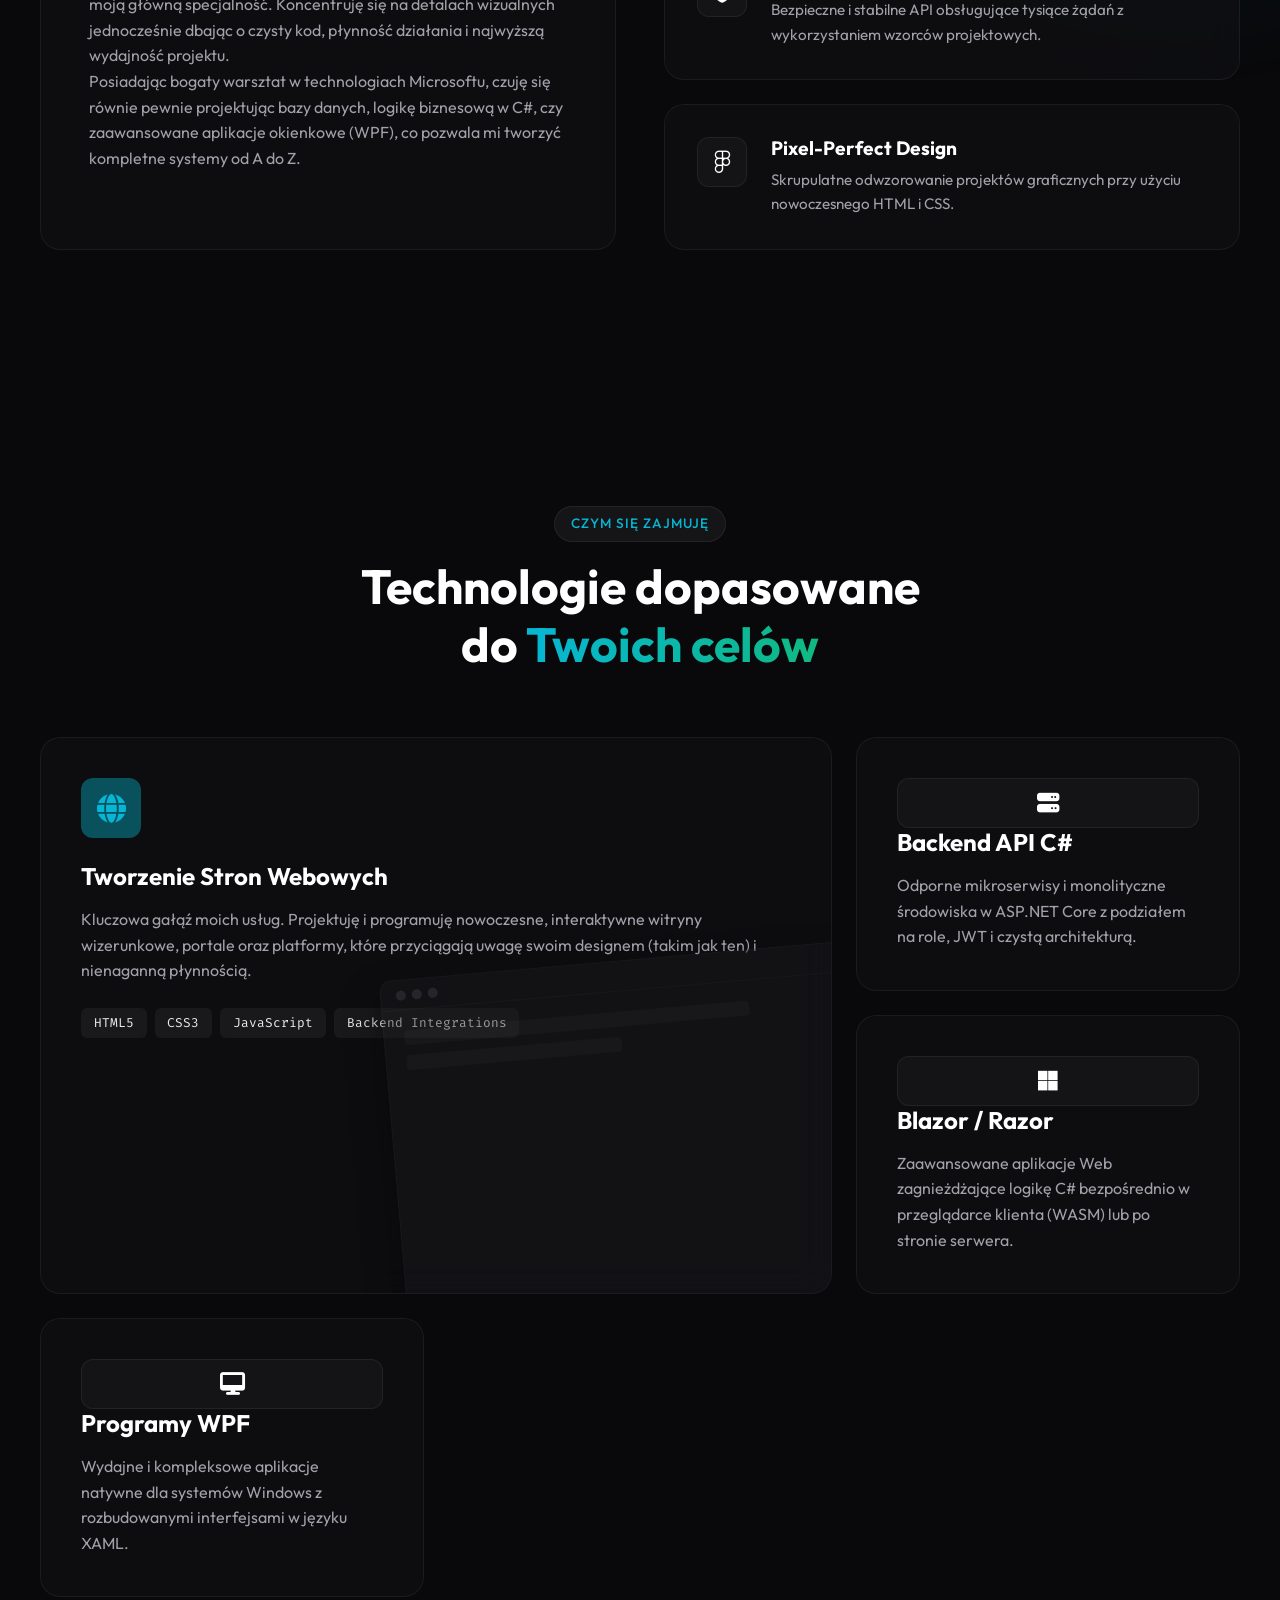
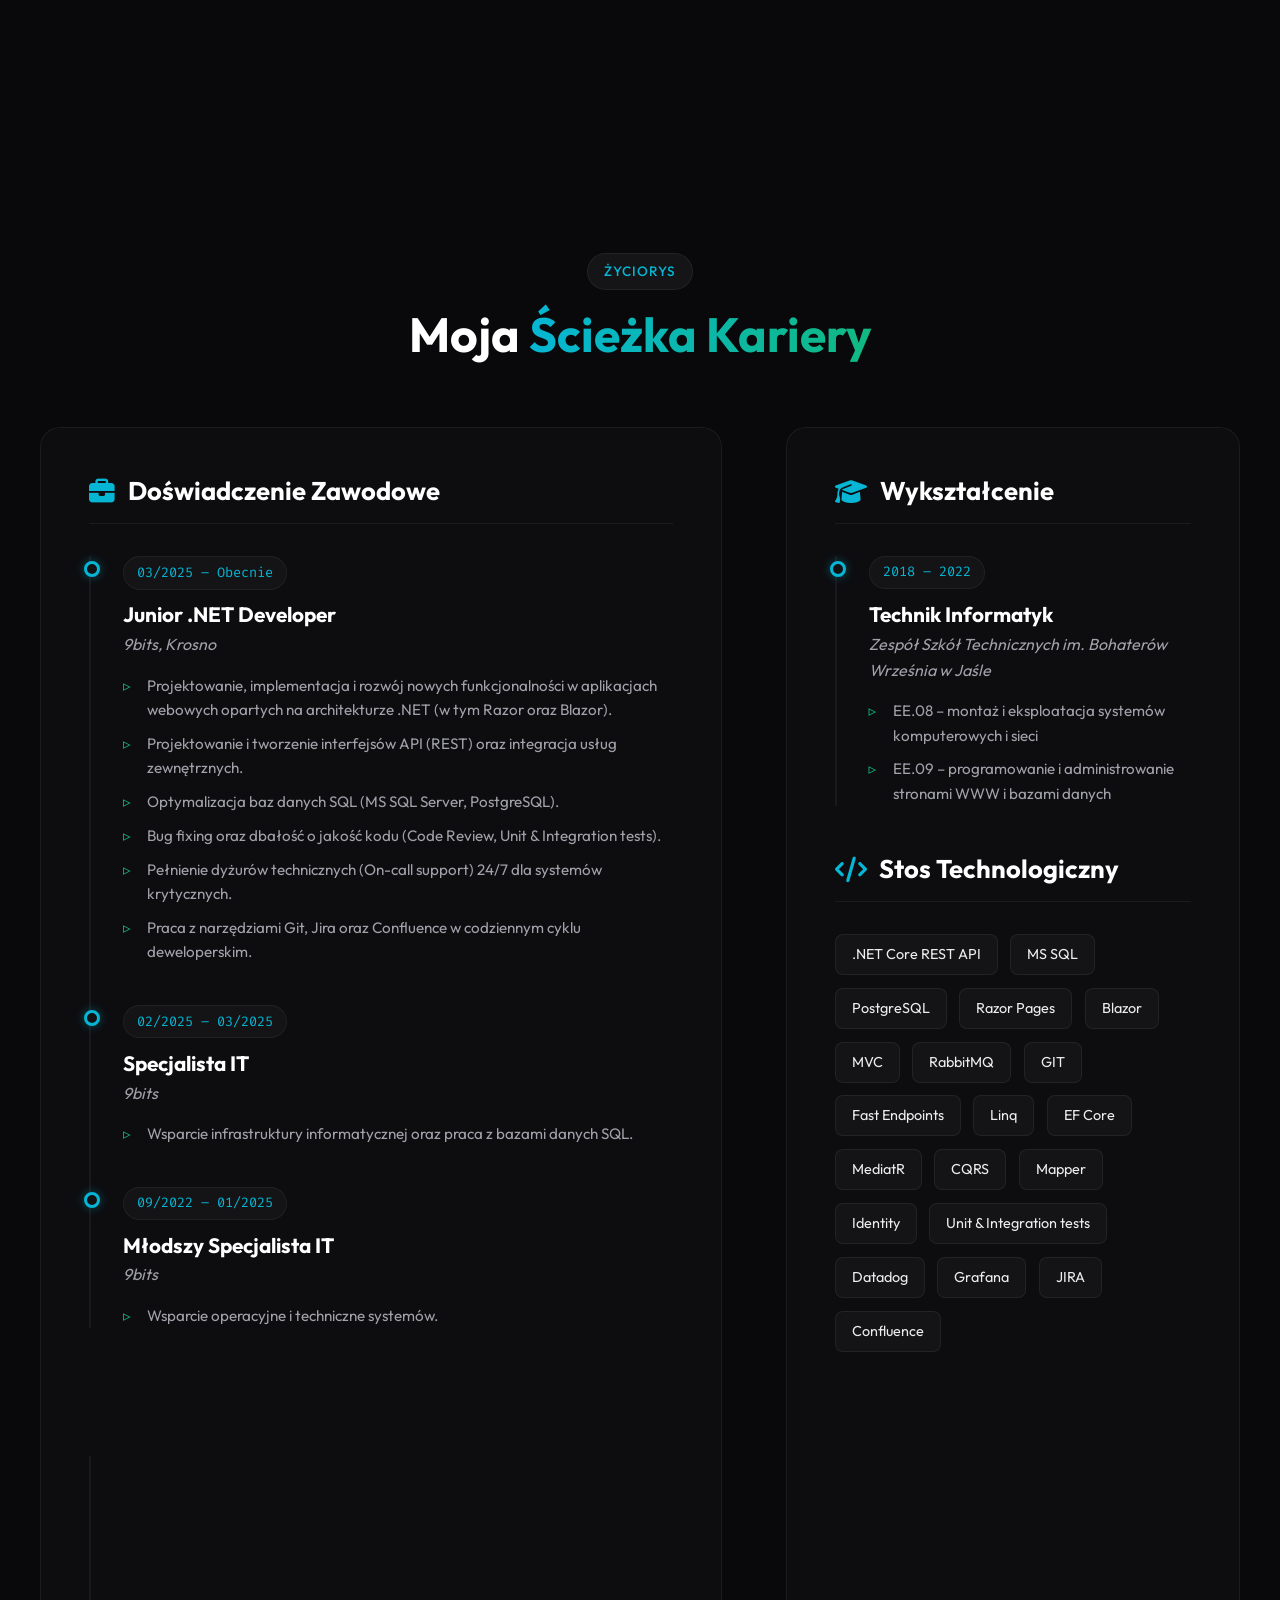
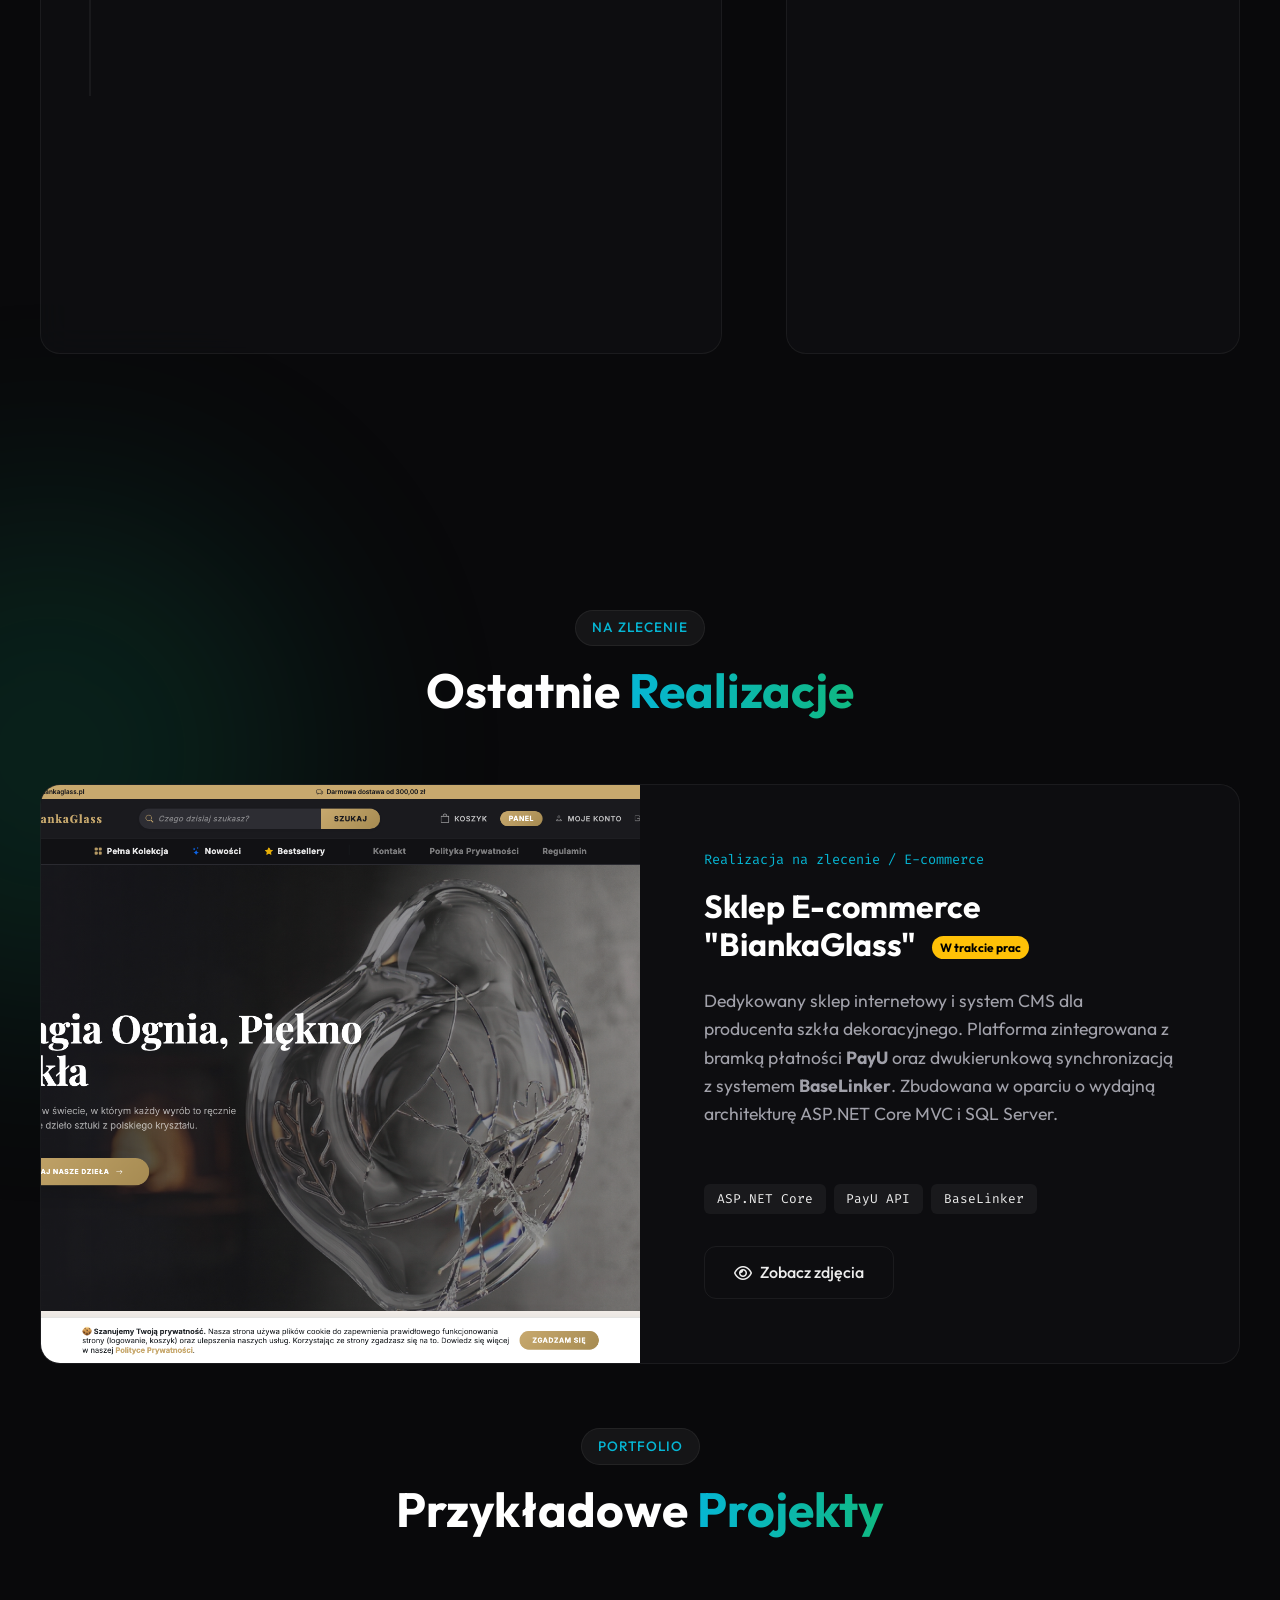
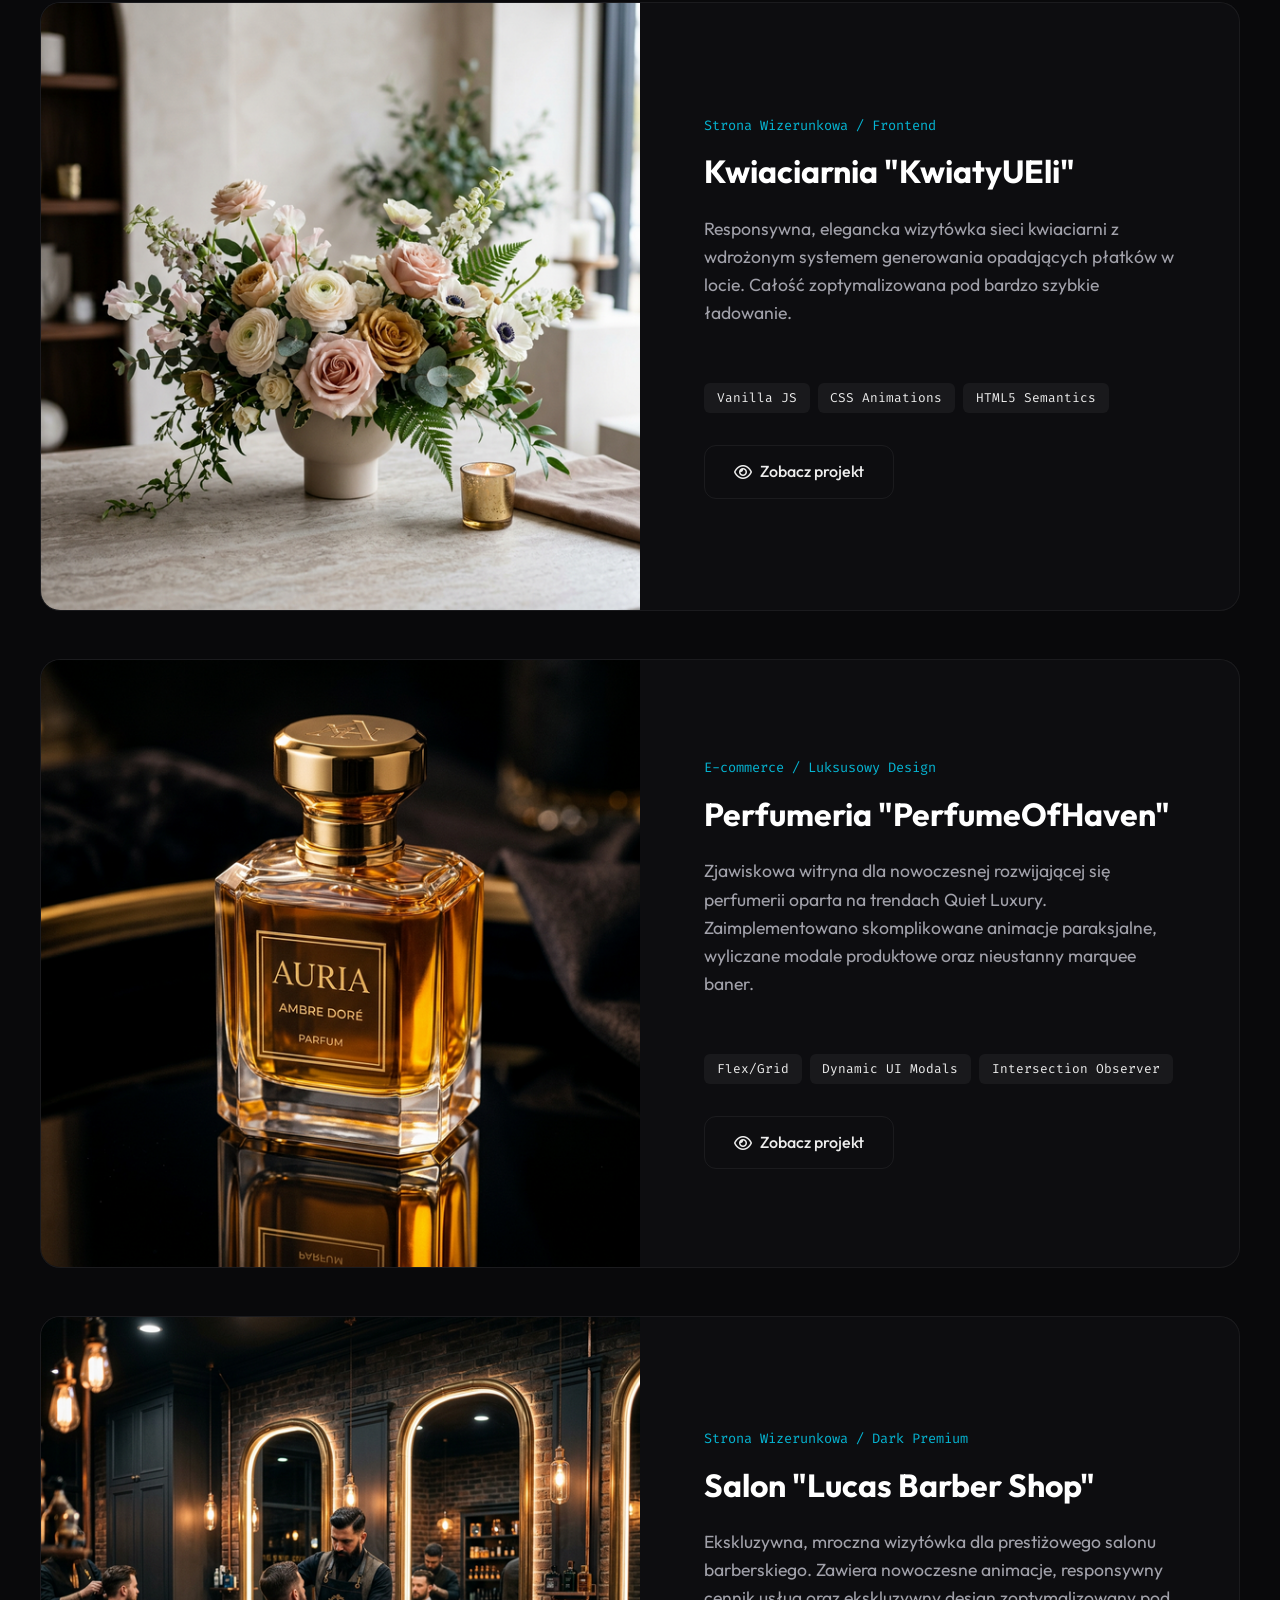
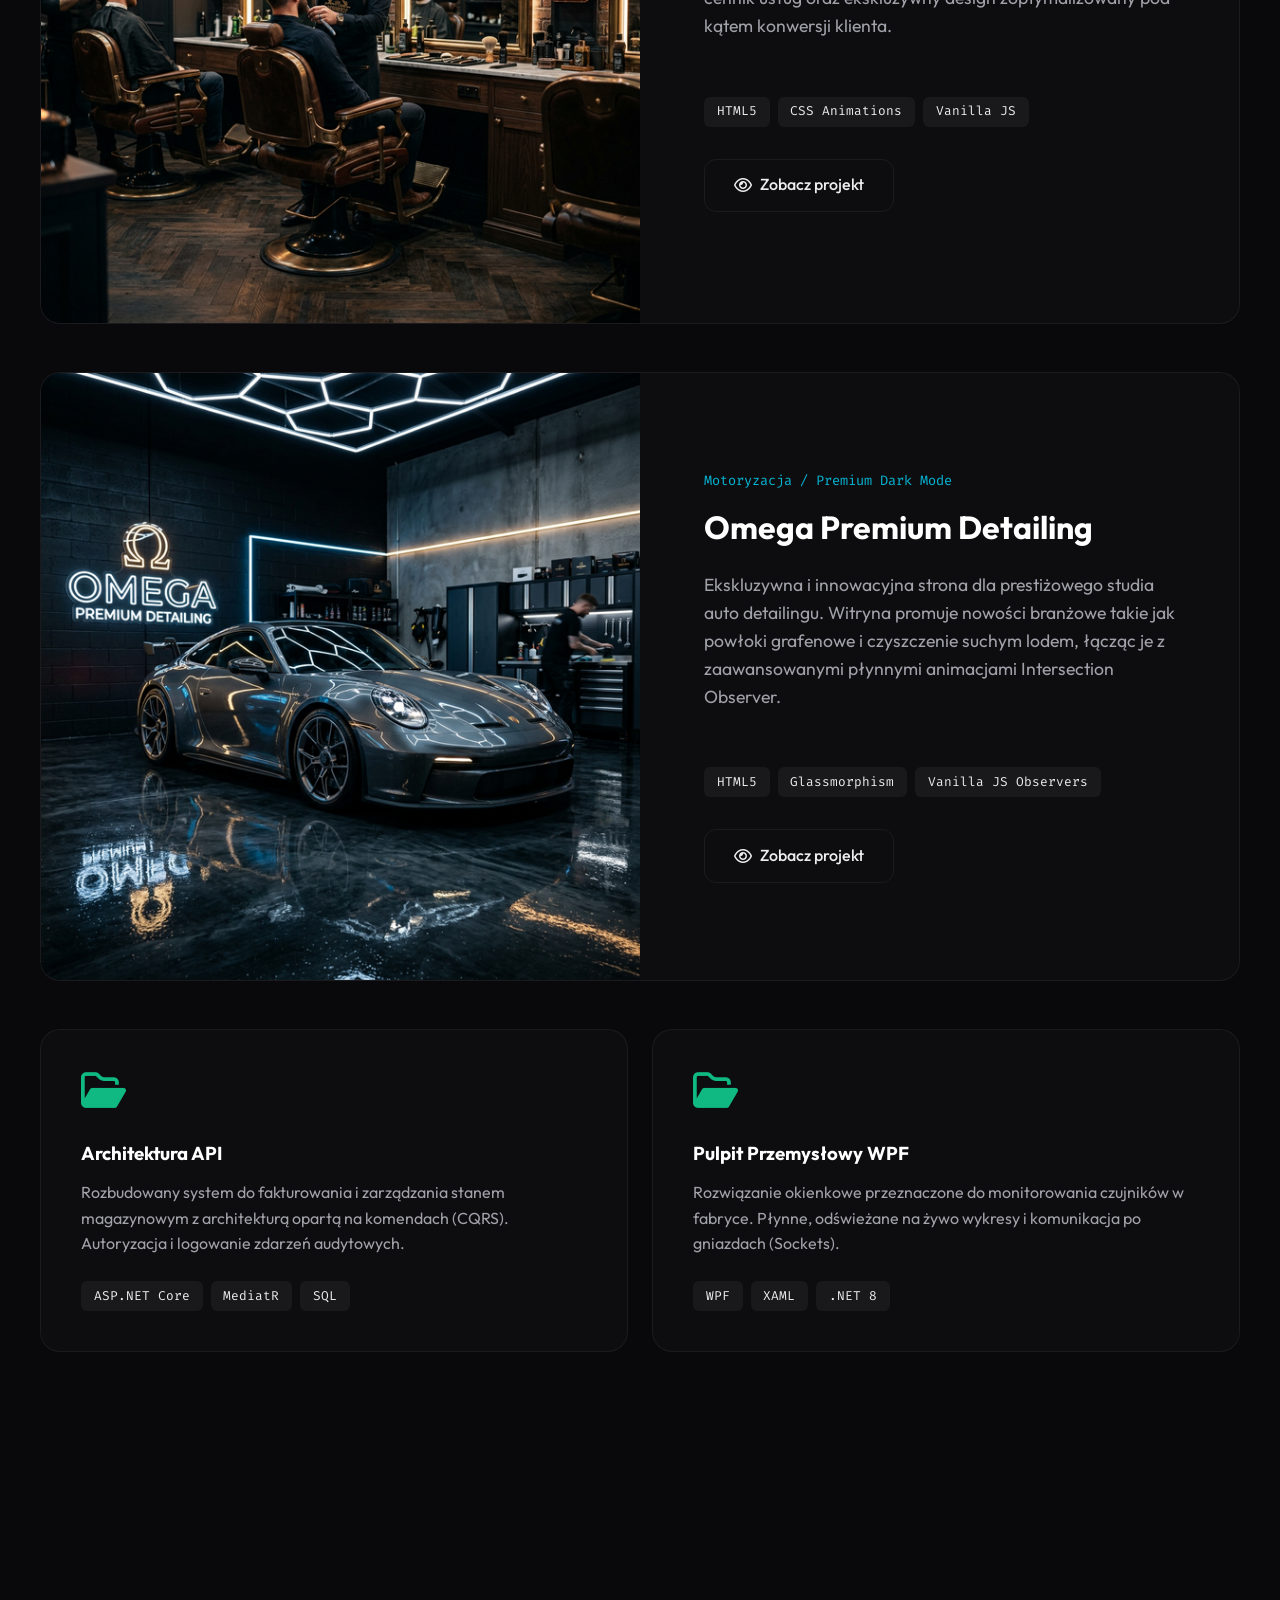
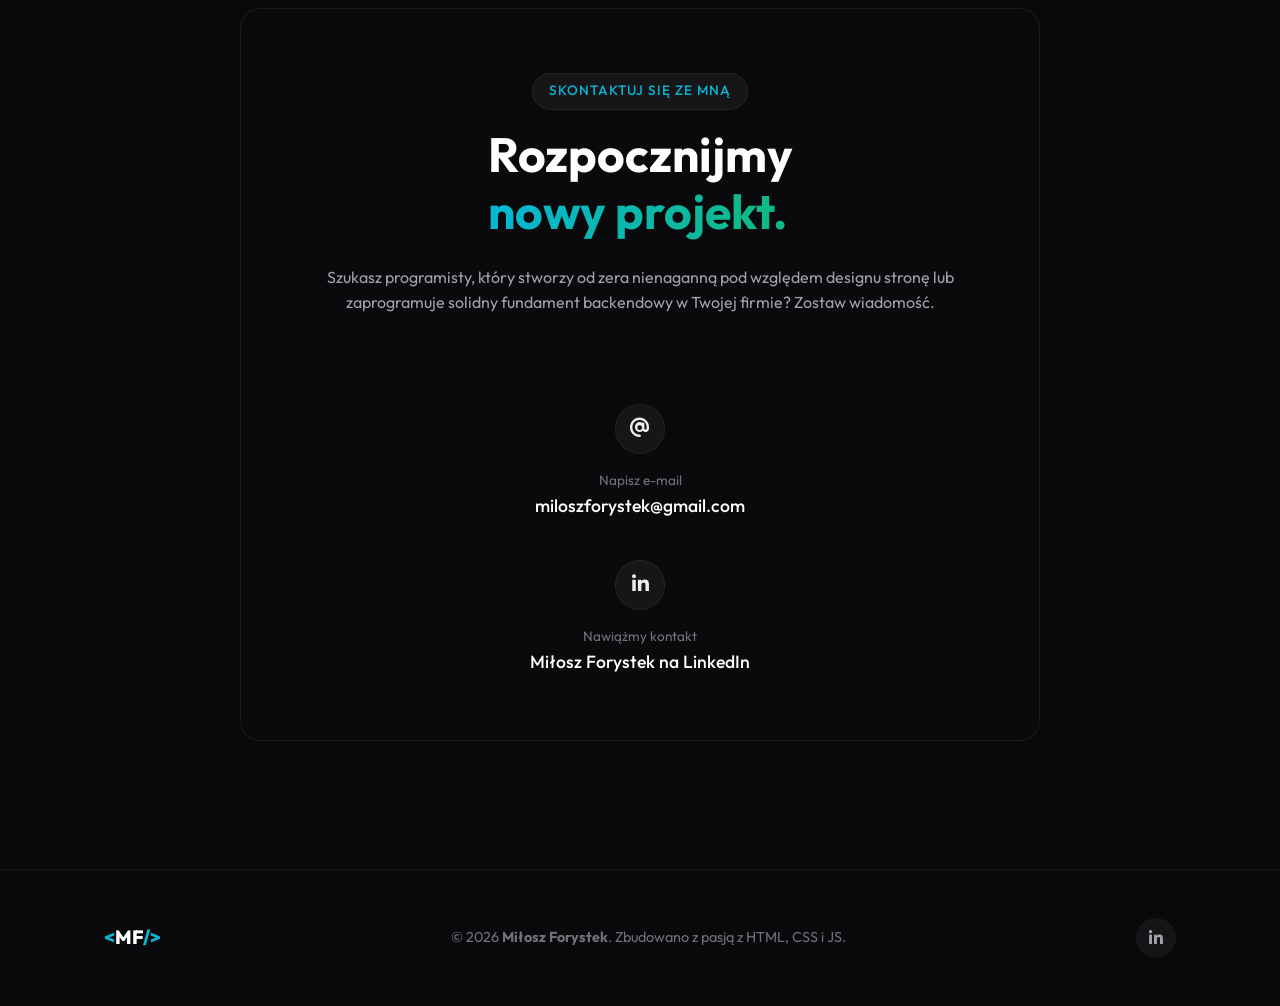
==== commit 66bfc71c: "cv2" ====
--- a/index.html
+++ b/index.html
@@ -51,6 +51,7 @@
                 <li><a href="#home">Start</a></li>
                 <li><a href="#about">O mnie</a></li>
                 <li><a href="#services">Specjalizacje</a></li>
+                <li><a href="#resume">Życiorys</a></li>
                 <li><a href="#projects">Realizacje</a></li>
                 <li><a href="#contact" class="btn-nav">Kontakt</a></li>
             </ul>
@@ -271,6 +272,135 @@
             </div>
         </section>
 
+        <!-- Resume Section -->
+        <section id="resume" class="resume container section-padding">
+            <div class="text-center reveal-up">
+                <div class="section-badge">Życiorys</div>
+                <h2 class="section-title">Moja <span class="accent-gradient">Ścieżka Kariery</span></h2>
+            </div>
+
+            <div class="resume-grid">
+                <!-- Left Column: Experience & Internships -->
+                <div class="resume-timeline-wrapper">
+                    <!-- Experience -->
+                    <h3 class="resume-title reveal-up"><i class="fa-solid fa-briefcase text-accent"></i> Doświadczenie Zawodowe</h3>
+                    <div class="timeline">
+                        <div class="timeline-item reveal-up">
+                            <div class="timeline-dot"></div>
+                            <div class="timeline-date">03/2025 &ndash; Obecnie</div>
+                            <h4 class="timeline-role">Junior .NET Developer</h4>
+                            <div class="timeline-company">9bits, Krosno</div>
+                            <ul class="timeline-desc">
+                                <li>Projektowanie, implementacja i rozwój nowych funkcjonalności w aplikacjach webowych opartych na architekturze .NET (w tym Razor oraz Blazor).</li>
+                                <li>Projektowanie i tworzenie interfejsów API (REST) oraz integracja usług zewnętrznych.</li>
+                                <li>Optymalizacja baz danych SQL (MS SQL Server, PostgreSQL).</li>
+                                <li>Bug fixing oraz dbałość o jakość kodu (Code Review, Unit & Integration tests).</li>
+                                <li>Pełnienie dyżurów technicznych (On-call support) 24/7 dla systemów krytycznych.</li>
+                                <li>Praca z narzędziami Git, Jira oraz Confluence w codziennym cyklu deweloperskim.</li>
+                            </ul>
+                        </div>
+
+                        <div class="timeline-item reveal-up">
+                            <div class="timeline-dot"></div>
+                            <div class="timeline-date">02/2025 &ndash; 03/2025</div>
+                            <h4 class="timeline-role">Specjalista IT</h4>
+                            <div class="timeline-company">9bits</div>
+                            <ul class="timeline-desc">
+                                <li>Wsparcie infrastruktury informatycznej oraz praca z bazami danych SQL.</li>
+                            </ul>
+                        </div>
+
+                        <div class="timeline-item reveal-up">
+                            <div class="timeline-dot"></div>
+                            <div class="timeline-date">09/2022 &ndash; 01/2025</div>
+                            <h4 class="timeline-role">Młodszy Specjalista IT</h4>
+                            <div class="timeline-company">9bits</div>
+                            <ul class="timeline-desc">
+                                <li>Wsparcie operacyjne i techniczne systemów.</li>
+                            </ul>
+                        </div>
+                    </div>
+
+                    <!-- Internships -->
+                    <h3 class="resume-title reveal-up" style="margin-top: 3rem;"><i class="fa-solid fa-laptop-code text-accent"></i> Staże i Praktyki</h3>
+                    <div class="timeline">
+                        <div class="timeline-item reveal-up">
+                            <div class="timeline-dot"></div>
+                            <div class="timeline-date">05/2021</div>
+                            <h4 class="timeline-role">Geonet, Jasło</h4>
+                            <ul class="timeline-desc">
+                                <li>Realizacja zadań związanych z instalacją sieci internetowych.</li>
+                            </ul>
+                        </div>
+                        <div class="timeline-item reveal-up">
+                            <div class="timeline-dot"></div>
+                            <div class="timeline-date">08/2019</div>
+                            <h4 class="timeline-role">Omega Computer, Krosno</h4>
+                            <ul class="timeline-desc">
+                                <li>Montaż komputerów oraz instalacja systemów operacyjnych.</li>
+                            </ul>
+                        </div>
+                    </div>
+                </div>
+
+                <!-- Right Column: Education & Skills -->
+                <div class="resume-sidebar">
+                    <h3 class="resume-title reveal-up"><i class="fa-solid fa-graduation-cap text-accent"></i> Wykształcenie</h3>
+                    <div class="timeline">
+                        <div class="timeline-item reveal-up">
+                            <div class="timeline-dot"></div>
+                            <div class="timeline-date">2018 &ndash; 2022</div>
+                            <h4 class="timeline-role">Technik Informatyk</h4>
+                            <div class="timeline-company">Zespół Szkół Technicznych im. Bohaterów Września w Jaśle</div>
+                            <ul class="timeline-desc">
+                                <li>EE.08 &ndash; montaż i eksploatacja systemów komputerowych i sieci</li>
+                                <li>EE.09 &ndash; programowanie i administrowanie stronami WWW i bazami danych</li>
+                            </ul>
+                        </div>
+                    </div>
+
+                    <h3 class="resume-title reveal-up" style="margin-top: 3rem;"><i class="fa-solid fa-code text-accent"></i> Stos Technologiczny</h3>
+                    <div class="skills-tags reveal-up">
+                        <span>.NET Core REST API</span>
+                        <span>MS SQL</span>
+                        <span>PostgreSQL</span>
+                        <span>Razor Pages</span>
+                        <span>Blazor</span>
+                        <span>MVC</span>
+                        <span>RabbitMQ</span>
+                        <span>GIT</span>
+                        <span>Fast Endpoints</span>
+                        <span>Linq</span>
+                        <span>EF Core</span>
+                        <span>MediatR</span>
+                        <span>CQRS</span>
+                        <span>Mapper</span>
+                        <span>Identity</span>
+                        <span>Unit & Integration tests</span>
+                        <span>Datadog</span>
+                        <span>Grafana</span>
+                        <span>JIRA</span>
+                        <span>Confluence</span>
+                    </div>
+
+                    <h3 class="resume-title reveal-up" style="margin-top: 3rem;"><i class="fa-solid fa-language text-accent"></i> Języki</h3>
+                    <div class="skills-tags reveal-up">
+                        <span>Polski (Ojczysty)</span>
+                        <span>Angielski (B1)</span>
+                    </div>
+
+                    <h3 class="resume-title reveal-up" style="margin-top: 3rem;"><i class="fa-solid fa-user-gear text-accent"></i> Umiejętności</h3>
+                    <div class="skills-tags reveal-up">
+                        <span>Analityczne myślenie</span>
+                        <span>Komunikatywność zespołowa</span>
+                        <span>Dyspozycyjność i zaangażowanie</span>
+                        <span>Montaż sprzętu i instalacja software</span>
+                        <span>Prawo jazdy kat. B</span>
+                    </div>
+                </div>
+            </div>
+        </section>
+
         <!-- Projects Section -->
         <section id="projects" class="projects container section-padding">
             <div class="text-center reveal-up">
--- a/style.css
+++ b/style.css
@@ -1519,4 +1519,168 @@
 .hero {
     max-width: 100%;
     overflow-x: hidden;
+}
+
+/* ==================================================
+   Resume Section
+================================================== */
+.resume-grid {
+    display: grid;
+    grid-template-columns: 1.2fr 0.8fr;
+    gap: 4rem;
+    margin-top: 2rem;
+}
+
+@media (max-width: 992px) {
+    .resume-grid {
+        grid-template-columns: 1fr;
+        gap: 3rem;
+    }
+}
+
+.resume-timeline-wrapper {
+    background: rgba(18, 18, 20, 0.6);
+    backdrop-filter: blur(16px);
+    -webkit-backdrop-filter: blur(16px);
+    border: 1px solid var(--border-light);
+    border-radius: 20px;
+    padding: 3rem;
+}
+
+.resume-sidebar {
+    background: rgba(18, 18, 20, 0.6);
+    backdrop-filter: blur(16px);
+    -webkit-backdrop-filter: blur(16px);
+    border: 1px solid var(--border-light);
+    border-radius: 20px;
+    padding: 3rem;
+}
+
+.resume-title {
+    font-size: 1.6rem;
+    margin-bottom: 2rem;
+    display: flex;
+    align-items: center;
+    gap: 0.8rem;
+    border-bottom: 1px solid var(--border-light);
+    padding-bottom: 1rem;
+    color: var(--text-pure);
+}
+
+/* Timeline */
+.timeline {
+    position: relative;
+    padding-left: 2rem;
+    border-left: 2px solid rgba(255, 255, 255, 0.05);
+}
+
+.timeline-item {
+    position: relative;
+    margin-bottom: 2.5rem;
+}
+
+.timeline-item:last-child {
+    margin-bottom: 0;
+}
+
+.timeline-dot {
+    position: absolute;
+    left: -2.45rem;
+    top: 5px;
+    width: 16px;
+    height: 16px;
+    border-radius: 50%;
+    background: var(--bg-surface);
+    border: 3px solid var(--accent-main);
+    box-shadow: 0 0 10px var(--accent-glow);
+    z-index: 10;
+    transition: all 0.3s ease;
+}
+
+.timeline-item:hover .timeline-dot {
+    background: var(--accent-main);
+    box-shadow: 0 0 15px var(--accent-main);
+}
+
+.timeline-date {
+    display: inline-block;
+    padding: 0.3rem 0.8rem;
+    background: rgba(255, 255, 255, 0.03);
+    border-radius: 20px;
+    font-size: 0.85rem;
+    color: var(--accent-main);
+    font-family: var(--font-code);
+    margin-bottom: 0.8rem;
+    border: 1px solid rgba(255, 255, 255, 0.05);
+}
+
+.timeline-role {
+    font-size: 1.3rem;
+    color: var(--text-pure);
+    margin-bottom: 0.3rem;
+    font-weight: 700;
+}
+
+.timeline-company {
+    font-size: 1rem;
+    color: var(--text-secondary);
+    font-style: italic;
+    margin-bottom: 1rem;
+}
+
+.timeline-desc {
+    list-style: none;
+    padding: 0;
+    margin: 0;
+}
+
+.timeline-desc li {
+    position: relative;
+    padding-left: 1.5rem;
+    margin-bottom: 0.6rem;
+    color: var(--text-secondary);
+    font-size: 0.95rem;
+    line-height: 1.6;
+}
+
+.timeline-desc li::before {
+    content: "▹";
+    position: absolute;
+    left: 0;
+    top: 0;
+    color: var(--accent-alt);
+    font-weight: bold;
+}
+
+/* Skills Tags */
+.skills-tags {
+    display: flex;
+    flex-wrap: wrap;
+    gap: 0.8rem;
+}
+
+.skills-tags span {
+    padding: 0.5rem 1rem;
+    background: rgba(255, 255, 255, 0.03);
+    border: 1px solid var(--border-light);
+    border-radius: 8px;
+    font-size: 0.9rem;
+    color: var(--text-primary);
+    transition: all 0.3s ease;
+    cursor: none;
+}
+
+.skills-tags span:hover {
+    background: rgba(6, 182, 212, 0.1);
+    border-color: var(--accent-main);
+    color: var(--text-pure);
+    transform: translateY(-2px);
+    box-shadow: 0 5px 15px rgba(6, 182, 212, 0.2);
+}
+
+@media (max-width: 768px) {
+    .resume-timeline-wrapper,
+    .resume-sidebar {
+        padding: 2rem;
+    }
 }
